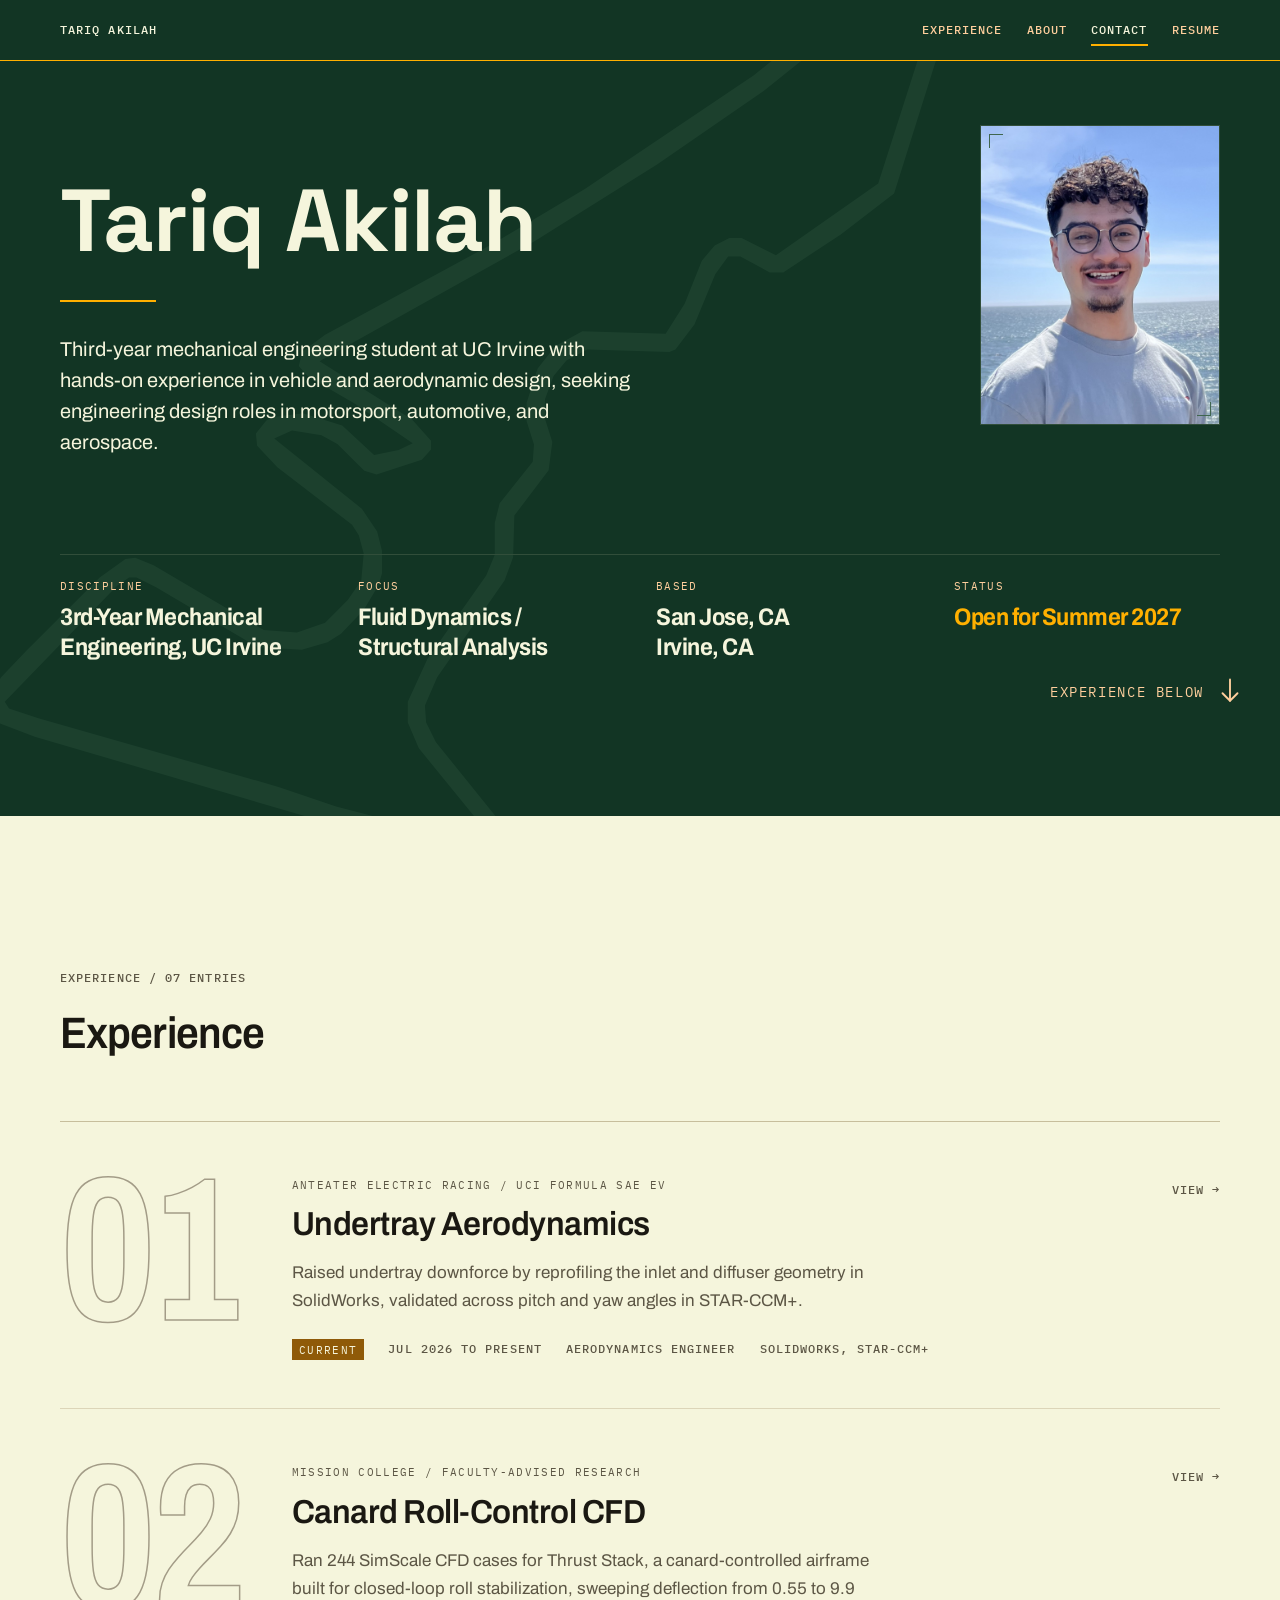
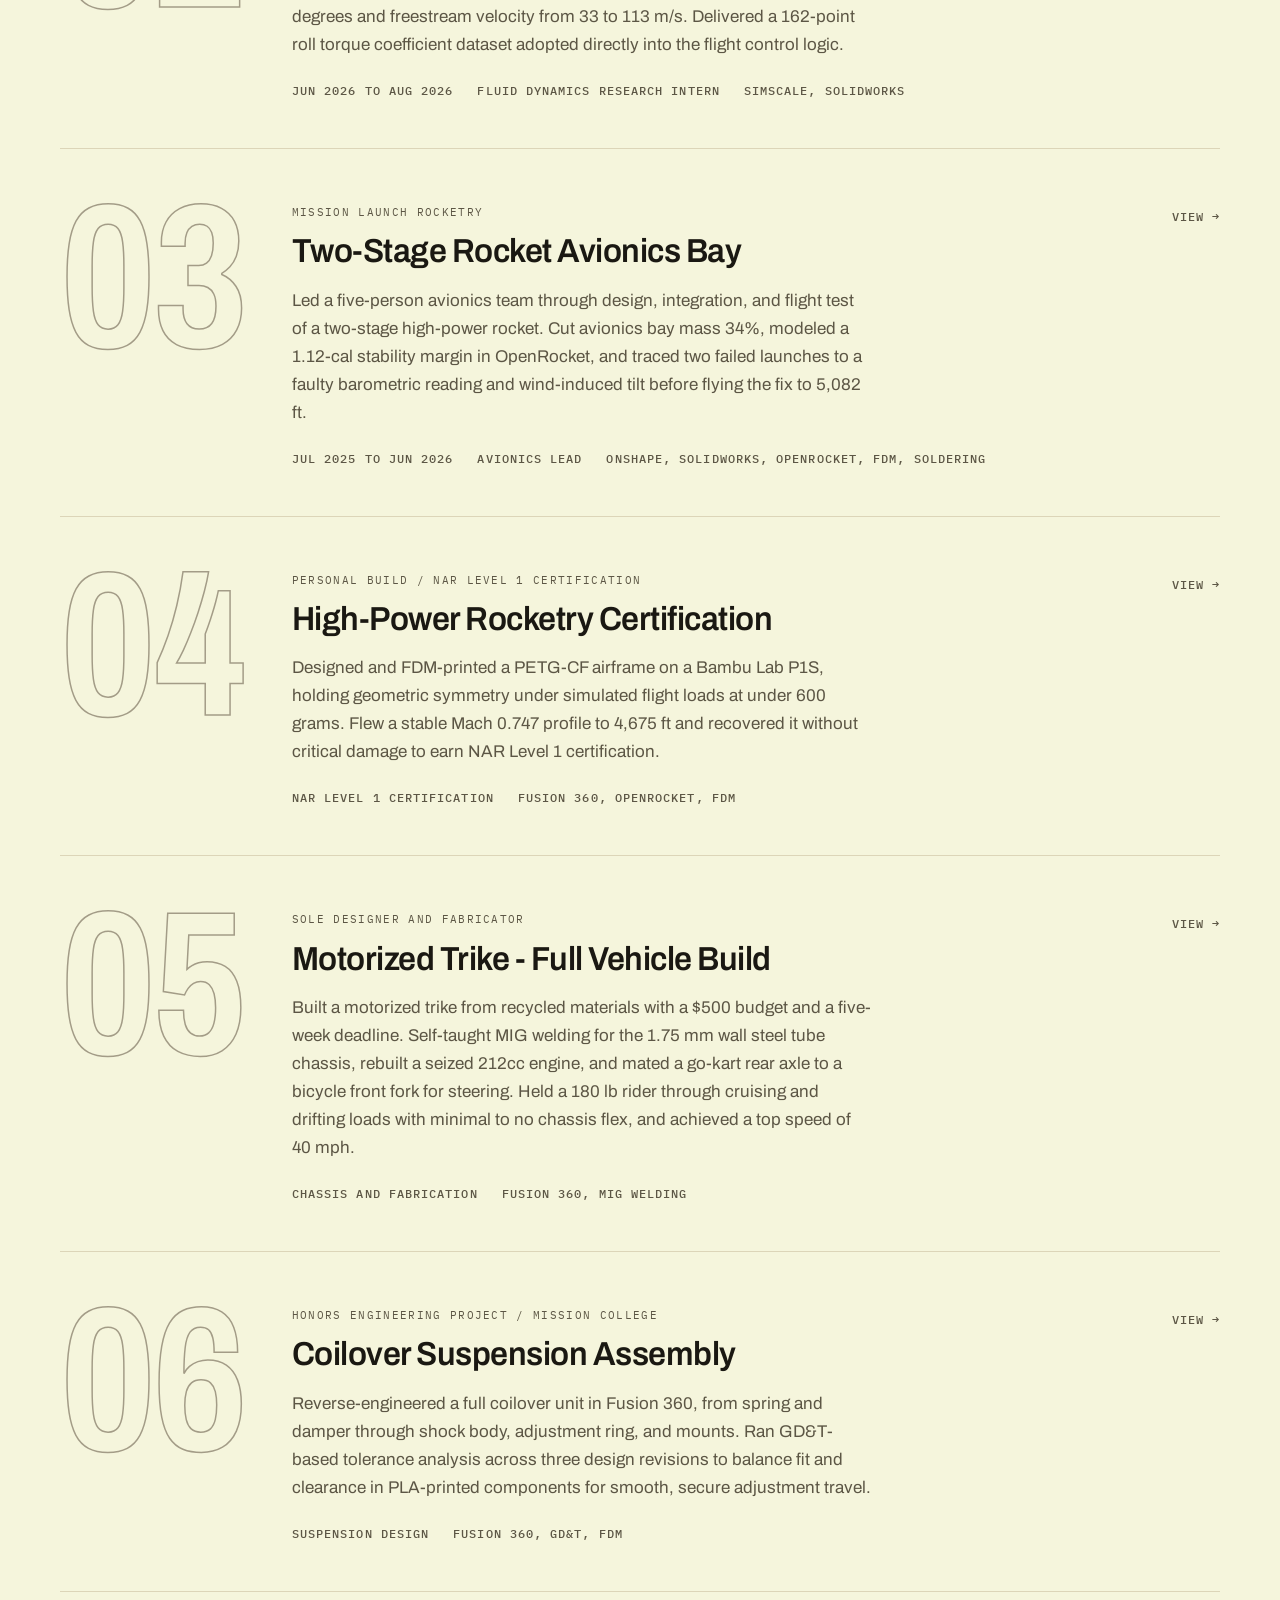
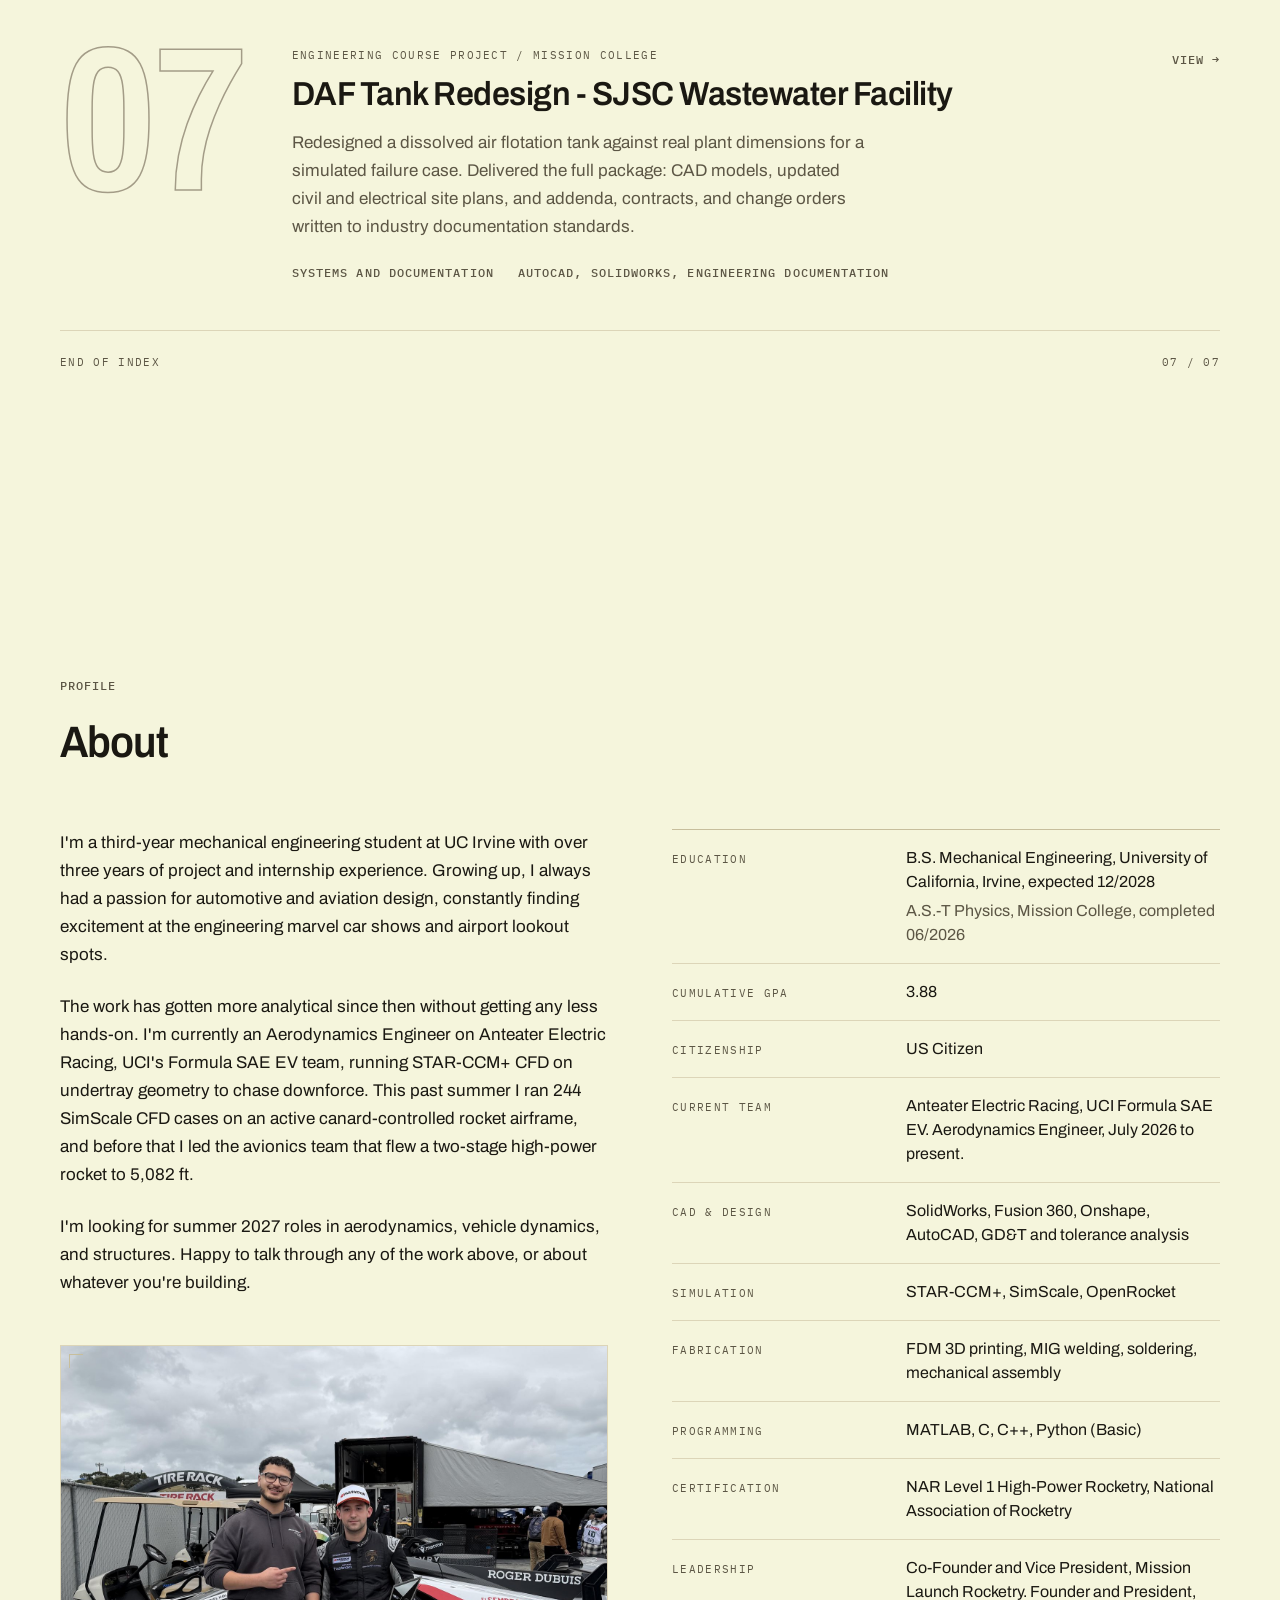
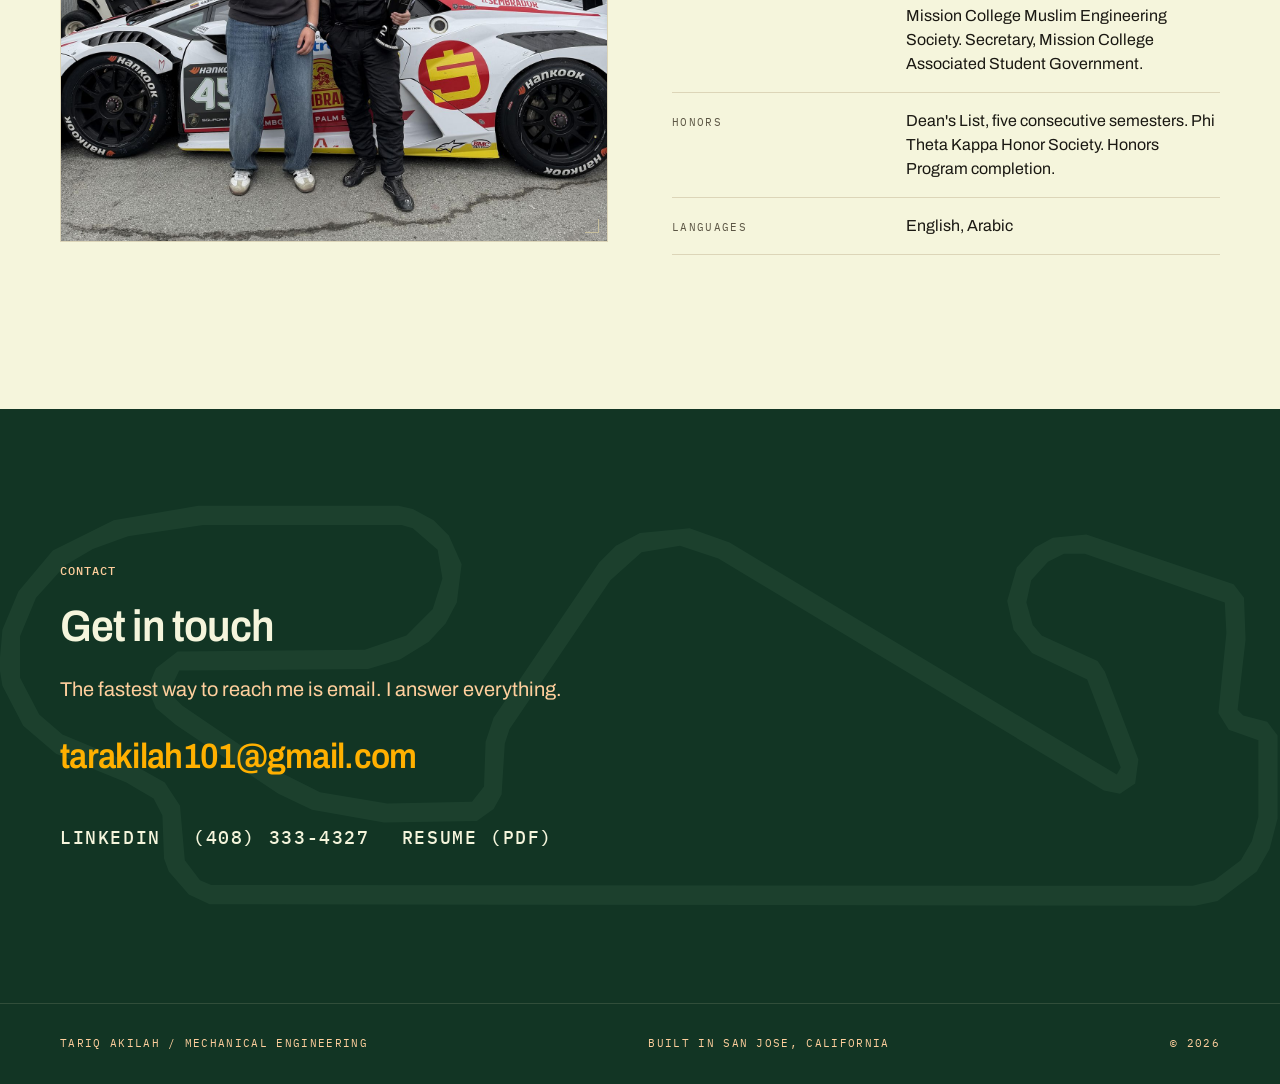
==== index.html @ bbc2ef0d "Add docline next link, name pager back link, preload homepage images - Drop "2026 / Rev. 01" from ev" ====
<!doctype html>
<html lang="en">
<head>
<meta charset="utf-8">
<meta name="viewport" content="width=device-width, initial-scale=1">

<title>Tariq Akilah | Mechanical Engineering</title>
<meta name="description" content="Mechanical engineering portfolio. Aerodynamics, avionics, and vehicle hardware. CFD, CAD, and fabrication work by Tariq Akilah, UC Irvine.">
<meta name="theme-color" content="#123524">

<meta property="og:type" content="website">
<meta property="og:title" content="Tariq Akilah | Mechanical Engineering">
<meta property="og:description" content="Aerodynamics Engineer on UCI's Formula SAE EV team. A record of aero, avionics, and fabrication work.">

<link rel="icon" href="data:image/svg+xml,<svg xmlns='http://www.w3.org/2000/svg' viewBox='0 0 32 32'><rect width='32' height='32' fill='%23123524'/><rect x='6' y='14' width='20' height='4' fill='%23FFB000'/></svg>">

<!-- Archivo carries a width axis (wdth 62 to 125), which is what lets one
     family supply both the condensed display voice and the reading voice.

     Space Grotesk stands in for the masthead name only, in place of
     Campeno: Campeno is a paid Craft Supply Co. release (not on Google
     Fonts), so it can't be embedded without licensed font files. Supply
     those files and this link plus the --font-name token in
     styles/tokens.css are the only two places that need to change. -->
<link rel="preconnect" href="https://fonts.googleapis.com">
<link rel="preconnect" href="https://fonts.gstatic.com" crossorigin>
<link rel="stylesheet" href="https://fonts.googleapis.com/css2?family=Archivo:wdth,wght@62..125,100..900&family=IBM+Plex+Mono:wght@400;500&family=Space+Grotesk:wght@500;700&display=swap">

<link rel="stylesheet" href="styles/tokens.css">
<link rel="stylesheet" href="styles/main.css">
<link rel="stylesheet" href="styles/print.css">

<!-- Both homepage photographs are fetched up front so they are already
     in cache by the time they scroll into view, rather than loading in
     mid-scroll. The headshot is above the fold, so it also gets high
     fetch priority; the About photo just needs a head start. -->
<link rel="preload" as="image" href="images/headshot.jpg" fetchpriority="high">
<link rel="preload" as="image" href="images/about me image.jpg">

<!-- Gates the reveal animation's hidden state, so the page stays
     fully readable if main.js fails or JS is disabled. -->
<script>document.documentElement.className += " js";</script>
</head>

<body>

<a class="skip" href="#work">Skip to work</a>

<header class="header">
  <div class="shell header__inner">
    <a class="header__name" href="#top">Tariq&nbsp;Akilah</a>
    <nav class="nav mono" aria-label="Sections">
      <a class="nav__link" href="#work">Experience</a>
      <a class="nav__link" href="#about">About</a>
      <a class="nav__link" href="#contact">Contact</a>
      <a class="nav__link" href="Tariq_Akilah_Resume.pdf">Resume</a>
    </nav>
  </div>
</header>

<main id="top">

  <!-- ============================================================
       MASTHEAD, on forest green. Runs seamlessly out of the header.
       ============================================================ -->
  <section class="masthead band forest">

    <!-- Decorative only: traced from the circuit outline you sent,
         two subpaths (outer edge, inner edge) filled with evenodd
         so it reproduces the source exactly. aria-hidden since it
         carries no content. -->
    <div class="masthead__track" aria-hidden="true">
      <svg viewBox="0 0 800 760" fill="var(--ink-faint)" fill-rule="evenodd">
        <path d="M 413.0,758.5 L 389.0,757.5 L 311.0,738.5 L 39.0,658.5 L 7.0,646.5 L 0.5,638.0 L 0.5,627.0 L 11.5,610.0 L 32.5,588.0 L 92.0,528.5 L 113.0,513.5 L 121.0,512.5 L 136.0,518.5 L 226.0,571.5 L 253.0,573.5 L 276.0,565.5 L 294.5,547.0 L 305.5,531.0 L 307.5,509.0 L 303.5,494.0 L 298.0,485.5 L 237.0,438.5 L 220.5,421.0 L 219.5,411.0 L 228.0,400.5 L 234.0,397.5 L 258.0,394.5 L 290.0,404.5 L 316.0,428.5 L 336.0,424.5 L 347.5,419.0 L 300.0,386.5 L 262.0,364.5 L 254.5,356.0 L 257.5,344.0 L 276.0,330.5 L 414.0,255.5 L 488.0,211.5 L 626.0,118.5 L 757.0,13.5 L 780.0,0.5 L 793.0,2.5 L 799.5,12.0 L 797.5,34.0 L 740.5,215.0 L 697.0,248.5 L 650.0,279.5 L 639.0,279.5 L 615.0,266.5 L 605.0,266.5 L 594.5,281.0 L 577.5,322.0 L 562.0,342.5 L 557.0,344.5 L 490.0,342.5 L 473.0,351.5 L 462.5,364.0 L 455.5,383.0 L 455.5,399.0 L 461.5,418.0 L 458.5,441.0 L 430.5,478.0 L 429.5,512.0 L 422.5,531.0 L 367.5,610.0 L 357.5,633.0 L 358.5,647.0 L 366.5,663.0 L 424.5,735.0 L 424.5,749.0 L 421.0,754.5 L 413.0,758.5 Z M 409.5,744.0 L 409.5,738.0 L 352.5,668.0 L 343.5,647.0 L 343.5,630.0 L 359.5,595.0 L 407.5,527.0 L 414.5,510.0 L 414.5,484.0 L 418.5,468.0 L 445.5,434.0 L 446.5,420.0 L 440.5,401.0 L 440.5,386.0 L 449.5,358.0 L 464.0,339.5 L 486.0,327.5 L 554.0,329.5 L 569.5,305.0 L 583.5,270.0 L 594.0,257.5 L 606.0,251.5 L 616.0,251.5 L 644.0,265.5 L 727.5,207.0 L 776.5,54.0 L 784.0,15.5 L 761.0,29.5 L 634.0,131.5 L 547.0,191.5 L 448.0,253.5 L 271.5,352.0 L 347.0,399.5 L 362.5,417.0 L 362.5,424.0 L 355.0,432.5 L 318.0,444.5 L 308.0,441.5 L 286.0,419.5 L 273.0,412.5 L 249.0,408.5 L 234.5,415.0 L 306.0,472.5 L 318.5,491.0 L 322.5,507.0 L 322.5,525.0 L 319.5,535.0 L 307.5,555.0 L 289.0,574.5 L 278.0,581.5 L 257.0,587.5 L 221.0,585.5 L 138.0,536.5 L 122.0,528.5 L 116.0,528.5 L 106.0,535.5 L 14.5,630.0 L 18.0,635.5 L 42.0,643.5 L 238.0,699.5 L 285.0,715.5 L 381.0,740.5 L 409.5,744.0 Z"/>
      </svg>
    </div>

    <div class="shell">

      <div class="hero">
        <div class="hero__main">
          <h1 class="masthead__name" data-reveal>
            Tariq Akilah
          </h1>

          <hr class="rule-accent masthead__rule" data-reveal style="--i:1">

          <p class="lead masthead__lead" data-reveal style="--i:2">
            Third-year mechanical engineering student at UC Irvine with
            hands-on experience in vehicle and aerodynamic design, seeking
            engineering design roles in motorsport, automotive, and
            aerospace.
          </p>
        </div>

        <figure class="hero__portrait figure" data-reveal style="--i:2">
          <div class="figure__box figure__box--portrait">
            <img src="images/headshot.jpg" alt="Tariq Akilah" width="1160" height="1500" fetchpriority="high" decoding="async">
          </div>
        </figure>
      </div>

      <dl class="strip" data-reveal style="--i:3">
        <div>
          <dt class="micro strip__key">Discipline</dt>
          <dd class="strip__val">3rd-Year Mechanical Engineering, UC&nbsp;Irvine</dd>
        </div>
        <div>
          <dt class="micro strip__key">Focus</dt>
          <dd class="strip__val">Fluid&nbsp;Dynamics / Structural&nbsp;Analysis</dd>
        </div>
        <div>
          <dt class="micro strip__key">Based</dt>
          <dd class="strip__val">San Jose,&nbsp;CA<br>Irvine,&nbsp;CA</dd>
        </div>
        <div>
          <dt class="micro strip__key">Status</dt>
          <dd class="strip__val strip__val--accent">Open for Summer 2027</dd>
        </div>
      </dl>

    </div>

    <a class="scroll-cue" href="#work">
      <span class="micro">Experience below</span>
      <svg class="scroll-cue__arrow" viewBox="0 0 16 24" fill="none" stroke="currentColor" stroke-width="1.5" stroke-linecap="round" stroke-linejoin="round">
        <line x1="8" y1="2" x2="8" y2="19"/>
        <polyline points="2,13 8,19 14,13"/>
      </svg>
    </a>
  </section>


  <!-- ============================================================
       EXPERIENCE, on paper.

       One heading for both employed roles and personal builds. Each
       entry's org line and dates make clear which is which without
       needing a second section.

       Ordered most impressive and most current first. To reorder,
       move a whole <a class="project"> block and renumber the
       .project__num spans, then update .kicker and .index__foot.

       Every claim below is sourced from your current resume. One
       gap (a date the resume omits) is marked TO CONFIRM in a
       comment, not shown on the page.
       ============================================================ -->
  <section class="section shell" id="work">

    <p class="mono kicker" data-reveal>Experience / 07 entries</p>
    <h2 class="h2" data-reveal style="--i:1">Experience</h2>

    <div class="index">

      <!-- 01 -------------------------------------------------- -->
      <a class="project" href="projects/undertray-aerodynamics.html" data-reveal>
        <span class="project__num" aria-hidden="true">01</span>
        <div class="project__body">
          <span class="project__org micro">Anteater Electric Racing / UCI Formula SAE EV</span>
          <h3 class="h3">Undertray Aerodynamics</h3>
          <p class="project__desc">
            Raised undertray downforce by reprofiling the inlet and diffuser geometry in SolidWorks, validated across pitch and yaw angles in STAR-CCM+.
          </p>
          <ul class="project__meta mono">
            <li><span class="tag micro">Current</span></li>
            <li>Jul 2026 to present</li>
            <li>Aerodynamics Engineer</li>
            <li>SolidWorks, STAR-CCM+</li>
          </ul>
        </div>
        <span class="project__go mono" aria-hidden="true">View →</span>
      </a>

      <!-- 02 -------------------------------------------------- -->
      <a class="project" href="projects/canard-roll-control.html" data-reveal>
        <span class="project__num" aria-hidden="true">02</span>
        <div class="project__body">
          <span class="project__org micro">Mission College / Faculty-Advised Research</span>
          <h3 class="h3">Canard Roll-Control CFD</h3>
          <p class="project__desc">
            Ran 244 SimScale CFD cases for Thrust Stack, a canard-controlled
            airframe built for closed-loop roll stabilization, sweeping
            deflection from 0.55 to 9.9 degrees and freestream velocity from
            33 to 113 m/s. Delivered a 162-point roll torque coefficient
            dataset adopted directly into the flight control logic.
          </p>
          <ul class="project__meta mono">
            <li>Jun 2026 to Aug 2026</li>
            <li>Fluid Dynamics Research Intern</li>
            <li>SimScale, SolidWorks</li>
          </ul>
        </div>
        <span class="project__go mono" aria-hidden="true">View →</span>
      </a>

      <!-- 03 -------------------------------------------------- -->
      <a class="project" href="projects/avionics-bay.html" data-reveal>
        <span class="project__num" aria-hidden="true">03</span>
        <div class="project__body">
          <span class="project__org micro">Mission Launch Rocketry</span>
          <h3 class="h3">Two-Stage Rocket Avionics Bay</h3>
          <p class="project__desc">
            Led a five-person avionics team through design, integration, and
            flight test of a two-stage high-power rocket. Cut avionics bay
            mass 34%, modeled a 1.12-cal stability margin in OpenRocket, and
            traced two failed launches to a faulty barometric reading and
            wind-induced tilt before flying the fix to 5,082 ft.
          </p>
          <ul class="project__meta mono">
            <li>Jul 2025 to Jun 2026</li>
            <li>Avionics Lead</li>
            <li>Onshape, SolidWorks, OpenRocket, FDM, Soldering</li>
          </ul>
        </div>
        <span class="project__go mono" aria-hidden="true">View →</span>
      </a>

      <!-- 04 -------------------------------------------------- -->
      <a class="project" href="projects/l1-certification.html" data-reveal>
        <span class="project__num" aria-hidden="true">04</span>
        <div class="project__body">
          <span class="project__org micro">Personal Build / NAR Level 1 Certification</span>
          <h3 class="h3">High-Power Rocketry Certification</h3>
          <p class="project__desc">
            Designed and FDM-printed a PETG-CF airframe on a Bambu Lab P1S,
            holding geometric symmetry under simulated flight loads at under
            600 grams. Flew a stable Mach 0.747 profile to 4,675 ft and
            recovered it without critical damage to earn NAR Level 1
            certification.
          </p>
          <ul class="project__meta mono">
            <!-- TO CONFIRM: the resume does not date this flight -->
            <li>NAR Level 1 Certification</li>
            <li>Fusion 360, OpenRocket, FDM</li>
          </ul>
        </div>
        <span class="project__go mono" aria-hidden="true">View →</span>
      </a>

      <!-- 05 -------------------------------------------------- -->
      <a class="project" href="projects/motorized-trike.html" data-reveal>
        <span class="project__num" aria-hidden="true">05</span>
        <div class="project__body">
          <span class="project__org micro">Sole Designer and Fabricator</span>
          <h3 class="h3">Motorized Trike - Full Vehicle Build</h3>
          <p class="project__desc">
            Built a motorized trike from recycled materials with a $500 budget
            and a five-week deadline. Self-taught MIG welding for the 1.75 mm
            wall steel tube chassis, rebuilt a seized 212cc engine, and mated
            a go-kart rear axle to a bicycle front fork for steering.
            Held a 180 lb rider through cruising and drifting loads with minimal to no chassis
            flex, and achieved a top speed of 40 mph.
          </p>
          <ul class="project__meta mono">
            <li>Chassis and Fabrication</li>
            <li>Fusion 360, MIG Welding</li>
          </ul>
        </div>
        <span class="project__go mono" aria-hidden="true">View →</span>
      </a>

      <!-- 06 -------------------------------------------------- -->
      <a class="project" href="projects/coilover-assembly.html" data-reveal>
        <span class="project__num" aria-hidden="true">06</span>
        <div class="project__body">
          <span class="project__org micro">Honors Engineering Project / Mission College</span>
          <h3 class="h3">Coilover Suspension Assembly</h3>
          <p class="project__desc">
            Reverse-engineered a full coilover unit in Fusion 360, from spring
            and damper through shock body, adjustment ring, and mounts. Ran
            GD&amp;T-based tolerance analysis across three design revisions to
            balance fit and clearance in PLA-printed components for smooth,
            secure adjustment travel.
          </p>
          <ul class="project__meta mono">
            <li>Suspension Design</li>
            <li>Fusion 360, GD&amp;T, FDM</li>
          </ul>
        </div>
        <span class="project__go mono" aria-hidden="true">View →</span>
      </a>

      <!-- 07 -------------------------------------------------- -->
      <a class="project" href="projects/daf-tank-redesign.html" data-reveal>
        <span class="project__num" aria-hidden="true">07</span>
        <div class="project__body">
          <span class="project__org micro">Engineering Course Project / Mission College</span>
          <h3 class="h3">DAF Tank Redesign - SJSC Wastewater Facility</h3>
          <p class="project__desc">
            Redesigned a dissolved air flotation tank against real plant
            dimensions for a simulated failure case. Delivered the full
            package: CAD models, updated civil and electrical site plans, and
            addenda, contracts, and change orders written to industry
            documentation standards.
          </p>
          <ul class="project__meta mono">
            <li>Systems and Documentation</li>
            <li>AutoCAD, SolidWorks, Engineering Documentation</li>
          </ul>
        </div>
        <span class="project__go mono" aria-hidden="true">View →</span>
      </a>

    </div>

    <div class="index__foot micro">
      <span>End of index</span>
      <span>07 / 07</span>
    </div>

  </section>


  <!-- ============================================================
       ABOUT. Spec sheet on the right, the human voice on the left.
       ============================================================ -->
  <section class="section shell" id="about">

    <p class="mono kicker" data-reveal>Profile</p>
    <h2 class="h2" data-reveal style="--i:1">About</h2>

    <div class="split" style="margin-top: var(--s-8)">

      <div>
        <div class="prose" data-reveal>
          <p>
            I'm a third-year mechanical engineering student at UC Irvine with 
            over three years of project and internship experience. Growing up, 
            I always had a passion for automotive and aviation design, constantly 
            finding excitement at the engineering marvel  car shows and airport lookout spots.
          </p>
          <p>
            The work has gotten more analytical since then without getting any
            less hands-on. I'm currently an Aerodynamics Engineer on Anteater
            Electric Racing, UCI's Formula SAE EV team, running STAR-CCM+ CFD
            on undertray geometry to chase downforce. This past summer I ran
            244 SimScale CFD cases on an active canard-controlled rocket
            airframe, and before that I led the avionics team that flew a
            two-stage high-power rocket to 5,082 ft.
          </p>
          <p>
            I'm looking for summer 2027 roles in aerodynamics, vehicle
            dynamics, and structures. Happy to talk through any of the work
            above, or about whatever you're building.
          </p>
        </div>

        <figure class="figure" data-reveal style="margin-top: var(--s-7);">
          <div class="figure__box figure__box--natural">
            <img src="images/about me image.jpg" alt="About me image" width="1500" height="1358" decoding="async">
          </div>
        </figure>
      </div>

      <!-- Spec sheet. Hiring managers scan this for keywords, so keep
           it factual and specific. No proficiency bars, no percentages
           standing in for skill level. -->
      <dl class="spec" data-reveal>
        <div class="spec__row">
          <dt>Education</dt>
          <dd>
            <span class="spec__line">B.S. Mechanical Engineering, University of California, Irvine, expected 12/2028</span>
            <span class="spec__line">A.S.-T Physics, Mission College, completed 06/2026</span>
          </dd>
        </div>
        <div class="spec__row">
          <dt>Cumulative GPA</dt>
          <dd>3.88</dd>
        </div>
        <div class="spec__row">
          <dt>Citizenship</dt>
          <dd>US Citizen</dd>
        </div>
        <div class="spec__row">
          <dt>Current team</dt>
          <dd>Anteater Electric Racing, UCI Formula SAE EV. Aerodynamics Engineer, July 2026 to present.</dd>
        </div>
        <div class="spec__row">
          <dt>CAD &amp; design</dt>
          <dd>SolidWorks, Fusion 360, Onshape, AutoCAD, GD&amp;T and tolerance analysis</dd>
        </div>
        <div class="spec__row">
          <dt>Simulation</dt>
          <dd>STAR-CCM+, SimScale, OpenRocket</dd>
        </div>
        <div class="spec__row">
          <dt>Fabrication</dt>
          <dd>FDM 3D printing, MIG welding, soldering, mechanical assembly</dd>
        </div>
        <div class="spec__row">
          <dt>Programming</dt>
          <dd>MATLAB, C, C++, Python (Basic)</dd>
        </div>
        <div class="spec__row">
          <dt>Certification</dt>
          <dd>NAR Level 1 High-Power Rocketry, National Association of Rocketry</dd>
        </div>
        <div class="spec__row">
          <dt>Leadership</dt>
          <dd>Co-Founder and Vice President, Mission Launch Rocketry. Founder and President, Mission College Muslim Engineering Society. Secretary, Mission College Associated Student Government.</dd>
        </div>
        <div class="spec__row">
          <dt>Honors</dt>
          <dd>Dean's List, five consecutive semesters. Phi Theta Kappa Honor Society. Honors Program completion.</dd>
        </div>
        <div class="spec__row">
          <dt>Languages</dt>
          <dd>English, Arabic</dd>
        </div>
      </dl>

    </div>
  </section>


  <!-- ============================================================
       CONTACT, back on forest green to bookend the page. A real
       address, not a form: forms need a backend and read as
       lower-trust than an email you will actually answer.
       ============================================================ -->
  <section class="section band forest" id="contact">

    <!-- Decorative only: traced from a second circuit outline you
         sent, same technique as the masthead's. aria-hidden since
         it carries no content. -->
    <div class="contact__track" aria-hidden="true">
      <svg viewBox="0 0 800 252" fill="var(--ink-faint)" fill-rule="evenodd">
        <path d="M 747.0,250.5 L 131.0,249.5 L 118.0,243.5 L 105.5,229.0 L 102.5,221.0 L 101.5,194.0 L 96.0,183.5 L 79.0,173.5 L 35.0,155.5 L 14.5,138.0 L 1.5,113.0 L -0.5,101.0 L 1.5,78.0 L 11.5,54.0 L 33.0,28.5 L 71.0,9.5 L 124.0,0.5 L 249.0,0.5 L 258.0,2.5 L 271.0,9.5 L 280.5,19.0 L 288.5,37.0 L 285.5,61.0 L 278.5,74.0 L 268.0,85.5 L 250.0,96.5 L 230.0,102.5 L 112.0,103.5 L 105.5,117.0 L 114.0,125.5 L 176.0,167.5 L 200.0,179.5 L 242.0,186.5 L 295.0,185.5 L 302.5,176.0 L 303.5,148.0 L 308.5,133.0 L 374.5,36.0 L 385.0,25.5 L 400.0,17.5 L 431.0,14.5 L 456.0,23.5 L 698.0,168.5 L 700.5,164.0 L 679.5,109.0 L 645.0,92.5 L 633.5,78.0 L 629.5,60.0 L 635.5,39.0 L 647.0,26.5 L 658.0,20.5 L 679.0,18.5 L 771.0,49.5 L 777.5,58.0 L 778.5,84.0 L 773.5,128.0 L 777.0,131.5 L 792.0,135.5 L 798.5,144.0 L 798.5,196.0 L 793.5,215.0 L 785.5,229.0 L 761.0,247.5 L 747.0,250.5 Z M 745.5,238.0 L 759.0,234.5 L 775.5,222.0 L 782.5,210.0 L 786.5,195.0 L 786.5,147.0 L 768.0,140.5 L 761.5,130.0 L 766.5,80.0 L 765.5,61.0 L 678.0,30.5 L 665.0,30.5 L 655.0,35.5 L 644.5,47.0 L 641.5,61.0 L 645.5,75.0 L 651.0,81.5 L 686.0,97.5 L 690.5,104.0 L 711.5,159.0 L 709.5,174.0 L 700.0,180.5 L 690.0,178.5 L 449.0,33.5 L 425.0,25.5 L 401.0,29.5 L 381.5,47.0 L 318.5,140.0 L 315.5,149.0 L 313.5,181.0 L 308.5,190.0 L 298.0,197.5 L 240.0,198.5 L 195.0,190.5 L 174.0,180.5 L 110.0,137.5 L 97.5,127.0 L 94.5,120.0 L 94.5,109.0 L 97.5,102.0 L 111.0,91.5 L 228.0,90.5 L 254.0,81.5 L 270.5,65.0 L 276.5,46.0 L 273.5,28.0 L 258.0,14.5 L 251.0,12.5 L 127.0,12.5 L 80.0,19.5 L 58.0,27.5 L 41.0,37.5 L 22.5,58.0 L 12.5,82.0 L 12.5,108.0 L 24.5,131.0 L 39.0,143.5 L 80.0,160.5 L 103.0,173.5 L 112.5,188.0 L 115.5,222.0 L 125.0,234.5 L 132.0,237.5 L 745.5,238.0 Z"/>
      </svg>
    </div>

    <div class="shell">

      <p class="mono kicker" data-reveal>Contact</p>
      <h2 class="h2" data-reveal style="--i:1">Get in touch</h2>

      <p class="lead dim" data-reveal style="--i:2; margin-top: var(--s-5)">
        The fastest way to reach me is email. I answer everything.
      </p>

      <a class="contact__email link" href="mailto:tarakilah101@gmail.com" data-reveal style="--i:3">
        tarakilah101@gmail.com
      </a>

      <div class="contact__links mono" data-reveal style="--i:4">
        <a class="link" href="https://linkedin.com/in/tariq-akilah">LinkedIn</a>
        <a class="link" href="tel:+14083334327">(408) 333-4327</a>
        <a class="link" href="Tariq_Akilah_Resume.pdf">Resume (PDF)</a>
      </div>

    </div>
  </section>

</main>

<footer class="footer band forest">
  <div class="shell footer__inner micro">
    <span>Tariq Akilah / Mechanical Engineering</span>
    <span>Built in San Jose, California</span>
    <span>&copy; <span data-year>2026</span></span>
  </div>
</footer>

<script src="js/main.js" defer></script>
</body>
</html>
---- styles/tokens.css ----
/* ============================================================
   TOKENS
   Raw palette, then semantic aliases. Components only ever
   reference the semantic layer, which is why .forest can flip
   an entire section's ground by reassigning nine variables.

   PALETTE LOGIC
   Deep green is the surface (a British Racing Green ground, not
   an accent), amber is the one accent, kept scarce. Beige is the
   paper. Peach is amber's quiet cousin: used constantly as the
   dim/secondary tone on the green ground, never as a highlight,
   which is what keeps amber the only true accent.
   Amber inverts by ground: pure #FFB000 only reads against the
   dark green (beige and amber are close enough in lightness that
   pure amber nearly disappears on paper), so paper uses a deepened
   amber for both text and graphics, and green uses the pure hue
   for both. Every value below is measured against its own ground.
   ============================================================ */

:root {
  /* --- raw: paper ground ------------------------------------ */
  --c-paper:          #F5F5DC;  /* beige */
  --c-paper-raise:    #ECE8D0;
  --c-paper-rule:     #DCD5B8;
  --c-paper-rule-hi:  #C7BE9C;
  --c-ink:            #1A1812;  /* warm near-black ink */
  --c-ink-dim:        #5C5645;  /* 6.6:1 */
  --c-ink-faint:      #A39C87;  /* ornament and outlines only */
  --c-amber-deep:     #8F5A08;  /* 5.2:1, amber deepened for paper:
                                   pure amber reads too close in
                                   lightness to beige to serve as text */

  /* --- raw: forest green ground ------------------------------ */
  --c-forest:         #123524;  /* deep forest green */
  --c-forest-raise:   #1D452D;
  --c-forest-rule:    #314E3A;
  --c-forest-rule-hi: #40664F;
  --c-cream:          #F5F5DC;  /* 10.5:1, same beige, reversed out */
  --c-peach:          #FFCF9D;  /* 8.1:1, dim/secondary text, ornament */
  --c-sage:           #4F7A5E;  /* ornament and outlines only */
  --c-amber:          #FFB000;  /* 6.3:1, pure amber, text and graphics */

  /* --- semantic (paper is the default ground) --------------- */
  --bg:              var(--c-paper);
  --bg-raise:        var(--c-paper-raise);
  --rule:            var(--c-paper-rule);
  --rule-hi:         var(--c-paper-rule-hi);
  --ink:             var(--c-ink);
  --ink-dim:         var(--c-ink-dim);
  --ink-faint:       var(--c-ink-faint);
  --accent:          var(--c-amber-deep);
  --accent-graphic:  var(--c-amber-deep);
  --on-accent:       var(--c-cream);        /* text drawn on a filled --accent chip */

  /* --- type ------------------------------------------------- */
  --font-sans: "Archivo", "Helvetica Neue", Arial, sans-serif;
  --font-mono: "IBM Plex Mono", ui-monospace, "SF Mono", Menlo, monospace;
  /* Scoped to the homepage name treatment only, so the rest of the
     system keeps the original two-face pairing. Campeno (the font
     actually requested) is a paid Craft Supply Co. release, not on
     Google Fonts; Space Grotesk stands in until real license files
     exist to self-host. See index.html <head> for the swap note. */
  --font-name: "Space Grotesk", "Helvetica Neue", Arial, sans-serif;

  /* Archivo width-axis instances, driven via font-stretch */
  --w-numeral:   72%;
  --w-display:   86%;
  --w-title:     90%;
  --w-subtitle:  95%;
  --w-text:     100%;

  --t-numeral:   clamp(5.5rem, 16vw, 14rem);
  --t-name:      clamp(2.75rem, 7vw, 5.5rem);
  --t-strip-val: clamp(1.2rem, 2.2vw, 1.5rem);
  --t-h2:        clamp(1.75rem, 3.5vw, 2.75rem);
  --t-h3:        clamp(1.5rem, 2.6vw, 2.125rem);
  --t-lead:      1.25rem;
  --t-body:      1.0625rem;
  --t-meta:      0.75rem;     /* mono metadata */
  --t-micro:     0.6875rem;   /* mono spec labels */

  --track-tight:  -0.035em;
  --track-snug:   -0.02em;
  --track-mono:    0.09em;
  --track-micro:   0.12em;

  /* --- space: 4px base, deliberately sparse ----------------- */
  --s-1:  0.25rem;   /*   4 */
  --s-2:  0.5rem;    /*   8 */
  --s-3:  0.75rem;   /*  12 */
  --s-4:  1rem;      /*  16 */
  --s-5:  1.5rem;    /*  24 */
  --s-6:  2rem;      /*  32 */
  --s-7:  3rem;      /*  48 */
  --s-8:  4rem;      /*  64 */
  --s-9:  6rem;      /*  96 */
  --s-10: 8rem;      /* 128 */
  --s-11: 11rem;     /* 176 */

  /* --- layout ----------------------------------------------- */
  --shell:     1240px;
  --gutter:    clamp(1.25rem, 4vw, 2.5rem);
  --bleed:     clamp(0.75rem, 2vw, 1.5rem);  /* always < --gutter */
  --section-y: clamp(6rem, 12vw, 11rem);
  --header-h:  60px;
  --measure:   62ch;
  --label-col: 210px;

  /* --- motion: heavy decelerate, zero overshoot ------------- */
  --dur-fast: 120ms;
  --dur:      160ms;
  --dur-slow: 200ms;
  --ease:     cubic-bezier(0.16, 1, 0.3, 1);
}

/* ------------------------------------------------------------
   Forest green ground. Reassigns the semantic layer only, so
   every component inherits it with no per-component dark rules.
   ------------------------------------------------------------ */
.forest {
  --bg:             var(--c-forest);
  --bg-raise:       var(--c-forest-raise);
  --rule:           var(--c-forest-rule);
  --rule-hi:        var(--c-forest-rule-hi);
  --ink:            var(--c-cream);
  --ink-dim:        var(--c-peach);
  --ink-faint:      var(--c-sage);
  --accent:         var(--c-amber);
  --accent-graphic: var(--c-amber);
  --on-accent:      var(--c-ink);

  background-color: var(--bg);
  color: var(--ink);
}
---- styles/main.css ----
/* ============================================================
   MAIN
   1  Reset and base        7  About and spec list
   2  Type utilities        8  Figures
   3  Layout                9  Contact and footer
   4  Header               10  Project detail page
   5  Masthead             11  Motion
   6  Project index        12  Responsive
   ============================================================ */

/* --- 1  Reset and base -------------------------------------- */

*, *::before, *::after { box-sizing: border-box; }

* { margin: 0; }

html {
  -webkit-text-size-adjust: 100%;
  scroll-behavior: smooth;
}

body {
  background-color: var(--bg);
  color: var(--ink);
  font-family: var(--font-sans);
  font-size: var(--t-body);
  font-stretch: var(--w-text);
  font-weight: 400;
  line-height: 1.65;
  -webkit-font-smoothing: antialiased;
  text-rendering: optimizeLegibility;
}

img, svg { display: block; max-width: 100%; height: auto; }

ul, ol { list-style: none; padding: 0; }

a { color: inherit; text-decoration: none; }

:focus-visible {
  outline: 2px solid var(--accent);
  outline-offset: 3px;
}

::selection {
  background-color: var(--c-amber);
  color: var(--c-forest);
}

/* Skip link, visible only on focus */
.skip {
  position: absolute;
  left: var(--s-4);
  top: -100%;
  z-index: 100;
  padding: var(--s-3) var(--s-4);
  background-color: var(--c-amber);
  color: var(--c-forest);
  font-family: var(--font-mono);
  font-size: var(--t-meta);
  letter-spacing: var(--track-mono);
  text-transform: uppercase;
}
.skip:focus { top: var(--s-4); }

/* --- 2  Type utilities -------------------------------------- */

.mono {
  font-family: var(--font-mono);
  font-size: var(--t-meta);
  font-weight: 500;
  letter-spacing: var(--track-mono);
  line-height: 1.4;
  text-transform: uppercase;
}

.micro {
  font-family: var(--font-mono);
  font-size: var(--t-micro);
  font-weight: 400;
  letter-spacing: var(--track-micro);
  line-height: 1.4;
  text-transform: uppercase;
}

.kicker {
  color: var(--ink-dim);
  margin-bottom: var(--s-5);
}

.h2 {
  font-size: var(--t-h2);
  font-stretch: var(--w-title);
  font-weight: 600;
  letter-spacing: var(--track-snug);
  line-height: 1.05;
}

.h3 {
  font-size: var(--t-h3);
  font-stretch: var(--w-subtitle);
  font-weight: 600;
  letter-spacing: -0.015em;
  line-height: 1.15;
}

.lead {
  font-size: var(--t-lead);
  line-height: 1.55;
  max-width: 52ch;
}

.prose { max-width: var(--measure); }
.prose p + p { margin-top: var(--s-5); }

.dim { color: var(--ink-dim); }

/* Short accent rule. The one place the livery stripe is quoted,
   sized as an editorial rule rather than a graphic band. */
.rule-accent {
  width: 96px;
  height: 2px;
  background-color: var(--accent-graphic);
  border: 0;
}

/* Status pill, for work that is still open. Filled rather than
   outlined, using --on-accent for its text so contrast holds even
   though --accent itself flips from a deep, dark amber on paper to
   a pure, light amber on the forest ground. */
.tag {
  display: inline-block;
  padding: 0.3em 0.65em;
  background-color: var(--accent);
  color: var(--on-accent);
  line-height: 1.3;
  white-space: nowrap;
}

/* Inline text link. Rule wipes in from the left, like a plotter. */
.link {
  position: relative;
  color: inherit;
  transition: color var(--dur-fast) var(--ease);
}
.link::after {
  content: "";
  position: absolute;
  left: 0;
  bottom: -2px;
  width: 100%;
  height: 1px;
  background-color: currentColor;
  transform: scaleX(0);
  transform-origin: left;
  transition: transform var(--dur) var(--ease);
}
.link:hover { color: var(--accent); }
.link:hover::after { transform: scaleX(1); }

/* --- 3  Layout ---------------------------------------------- */

.shell {
  width: 100%;
  max-width: var(--shell);
  margin-inline: auto;
  padding-inline: var(--gutter);
}

.section {
  padding-block: var(--section-y);
  scroll-margin-top: var(--header-h);
}

.band {
  background-color: var(--bg);
  color: var(--ink);
}

.hr {
  border: 0;
  border-top: 1px solid var(--rule);
}

/* --- 4  Header ---------------------------------------------- */

/* Forest green at all times, with the amber livery line on its
   baseline throughout: seamless on the masthead, a solid rail over
   the paper below. */
.header {
  position: sticky;
  top: 0;
  z-index: 50;
  background-color: var(--c-forest);
  color: var(--c-cream);
  border-bottom: 1px solid var(--c-amber);
}

.header__inner {
  display: flex;
  align-items: center;
  justify-content: space-between;
  gap: var(--s-5);
  height: var(--header-h);
}

.header__name {
  font-family: var(--font-mono);
  font-size: var(--t-meta);
  font-weight: 500;
  letter-spacing: var(--track-mono);
  text-transform: uppercase;
}

.nav {
  display: flex;
  gap: var(--s-5);
}

.nav__link {
  position: relative;
  padding-block: var(--s-2);
  color: var(--c-peach);
  transition: color var(--dur-fast) var(--ease);
}
.nav__link::after {
  content: "";
  position: absolute;
  left: 0;
  bottom: 0;
  width: 100%;
  height: 2px;
  background-color: var(--c-amber);
  transform: scaleX(0);
  transform-origin: left;
  transition: transform var(--dur) var(--ease);
}
.nav__link:hover,
.nav__link.is-current { color: var(--c-cream); }
.nav__link:hover::after,
.nav__link.is-current::after { transform: scaleX(1); }

/* --- 5  Masthead -------------------------------------------- */

.masthead {
  position: relative;
  padding-top: var(--s-8);
  padding-bottom: var(--section-y);
}

/* .shell here becomes a positioned sibling so it stacks above the
   track without a z-index: it comes second in DOM order among
   positioned elements, so it paints on top regardless. */
.masthead > .shell { position: relative; }

.masthead__track {
  position: absolute;
  inset: 0;
  overflow: hidden;
  pointer-events: none;
}
.masthead__track svg {
  position: absolute;
  left: -1%;
  bottom: -6%;
  width: clamp(320px, 78vw, 980px);
  height: auto;
  opacity: 0.16;
}

/* Undertray project page only: sits in the empty space beside the
   title, not spanning the whole section the way .masthead__track
   does on the homepage. */
.masthead__chassis {
  position: absolute;
  inset: 0;
  overflow: hidden;
  pointer-events: none;
}
.masthead__chassis svg {
  position: absolute;
  right: 4%;
  top: 28%;
  width: clamp(304px, 40vw, 576px);
  height: auto;
  opacity: 1;
}

/* Same idea as .masthead__chassis, sized for a tall narrow subject
   (rocket airframe) instead of a wide one. */
.masthead__rocket {
  position: absolute;
  inset: 0;
  overflow: hidden;
  pointer-events: none;
}
.masthead__rocket svg {
  position: absolute;
  right: calc(10% + 142px);
  top: 14%;
  width: clamp(120px, 15vw, 220px);
  height: auto;
  opacity: 0.55;
}

/* Same idea again, this time for a wide side-view diagram instead of
   a tall or portrait one. Sits low in the band as a strip. */
.masthead__stage {
  position: absolute;
  inset: 0;
  overflow: hidden;
  pointer-events: none;
}
.masthead__stage svg {
  position: absolute;
  right: calc(2% + 76px);
  top: calc(2% + 303px);
  width: clamp(427px, 45.5vw, 739px);
  height: auto;
  opacity: 0.55;
  transform: translateY(5mm) rotate(45deg);
}

/* A small nudge in the corner of a masthead, hinting there's more
   below and linking straight to it. Sits after .shell in DOM order
   so it paints on top of the decorative track/chassis art without
   needing z-index, same trick as .masthead > .shell itself. */
.scroll-cue {
  position: absolute;
  right: var(--gutter);
  bottom: calc(var(--s-6) + 76px);
  display: flex;
  align-items: center;
  gap: var(--s-4);
  color: var(--ink-dim);
  text-decoration: none;
  transition: color var(--dur-fast) var(--ease);
}
.scroll-cue:hover { color: var(--accent); }
.scroll-cue .micro {
  font-size: 0.85rem;
  letter-spacing: var(--track-micro);
}
.scroll-cue__arrow {
  width: 20px;
  height: 32px;
  flex-shrink: 0;
  animation: scroll-cue-bounce 1.8s ease-in-out infinite;
}
@keyframes scroll-cue-bounce {
  0%, 100% { transform: translateY(0); }
  50% { transform: translateY(4px); }
}

/* Same idea as .masthead__chassis: sits beside the title, not
   spanning the whole section. */
.masthead__coilover {
  position: absolute;
  inset: 0;
  overflow: hidden;
  pointer-events: none;
}
.masthead__coilover svg {
  position: absolute;
  right: 6%;
  top: calc(8% + 113px);
  width: clamp(230px, 27.6vw, 437px);
  height: auto;
  opacity: 0.55;
}

/* Same idea again, tall portrait subject (pressure-vessel tank). */
.masthead__daf {
  position: absolute;
  inset: 0;
  overflow: hidden;
  pointer-events: none;
}
.masthead__daf svg {
  position: absolute;
  right: 7%;
  top: calc(6% + 96px);
  width: clamp(180px, 22.8vw, 336px);
  height: auto;
  opacity: 0.5;
  transform: translateX(-15mm);
}

/* Same idea again, tall nose-up subject (L1 rocket airframe drawing).
   Stands on the right of the band, clear of the title and lead. */
.masthead__l1 {
  position: absolute;
  inset: 0;
  overflow: hidden;
  pointer-events: none;
}
.masthead__l1 svg {
  position: absolute;
  right: 8%;
  top: 9%;
  width: clamp(66px, 8.5vw, 108px);
  height: auto;
  opacity: 0.55;
  transform: translate(-40mm, 20mm);
}

/* Document control line. One only, or it becomes cosplay. */
.docline {
  display: flex;
  align-items: baseline;
  justify-content: space-between;
  gap: var(--s-4);
  padding-block: var(--s-3);
  border-top: 1px solid var(--rule);
  border-bottom: 1px solid var(--rule);
  color: var(--ink-dim);
}

/* Set in Space Grotesk rather than Archivo, scoped to this one
   element, so the name reads as a distinct, considered choice
   rather than another huge condensed-grotesque wordmark. */
.masthead__name {
  margin-top: var(--s-7);
  font-family: var(--font-name);
  font-size: var(--t-name);
  font-weight: 700;
  letter-spacing: -0.01em;
  line-height: 1.08;
}

.masthead__rule { margin-top: var(--s-6); }

.masthead__lead { margin-top: var(--s-6); }

/* Hero layout: name and lead on the left, headshot on the right.
   Stacks on narrow viewports, portrait falling below the copy. */
.hero {
  display: grid;
  grid-template-columns: minmax(0, 1fr);
  gap: var(--s-8);
  align-items: start;
}

@media (min-width: 56rem) {
  .hero {
    grid-template-columns: minmax(0, 1fr) auto;
    gap: var(--s-9);
  }
}

.hero__portrait {
  width: 100%;
  max-width: 240px;
}

/* Spec strip. Enlarged so Discipline, Focus, Based, and Status carry
   real visual weight now that they are the masthead's only facts. */
.strip {
  display: grid;
  grid-template-columns: repeat(auto-fit, minmax(220px, 1fr));
  gap: var(--s-6) var(--s-6);
  margin-top: var(--s-9);
  padding-top: var(--s-5);
  border-top: 1px solid var(--rule);
}

.strip__key {
  display: block;
  color: var(--ink-dim);
  margin-bottom: var(--s-2);
}

/* Archivo, not mono: the label above stays mono/micro as a proper
   spec tag, but a value this large in monospace reads as a code
   block rather than a spec-sheet entry. This matches how the About
   section's spec__row already pairs a mono label with a sans value. */
.strip__val {
  font-family: var(--font-sans);
  font-stretch: var(--w-title);
  font-size: var(--t-strip-val);
  font-weight: 700;
  letter-spacing: var(--track-snug);
  line-height: 1.25;
}

.strip__val--accent { color: var(--accent); }

/* --- 6  Project index --------------------------------------- */

.index {
  border-top: 1px solid var(--rule-hi);
  margin-top: var(--s-8);
}

.project {
  position: relative;
  display: grid;
  grid-template-columns: minmax(0, auto) minmax(0, 1fr) minmax(0, auto);
  align-items: start;
  gap: var(--s-5) var(--s-7);
  padding-block: var(--s-7);
  border-bottom: 1px solid var(--rule);
  transition: background-color var(--dur) var(--ease);
}

/* Hover ground bleeds slightly past the text column. Kept
   narrower than --gutter so it never overflows the viewport. */
.project::before {
  content: "";
  position: absolute;
  inset: 0 calc(var(--bleed) * -1);
  background-color: var(--bg-raise);
  opacity: 0;
  transition: opacity var(--dur) var(--ease);
}
.project:hover::before { opacity: 1; }

/* Lifts content above ::before without negative z-index, which
   an ancestor band's background would otherwise paint over. */
.project > * { position: relative; }

/* Accent rule overlays the hairline and wipes in from the left */
.project::after {
  content: "";
  position: absolute;
  left: 0;
  bottom: -1px;
  width: 100%;
  height: 1px;
  background-color: var(--accent-graphic);
  transform: scaleX(0);
  transform-origin: left;
  transition: transform var(--dur) var(--ease);
}
.project:hover::after { transform: scaleX(1); }

/* Numerals are drawn as outlines, which reads as a technical
   drawing, then fill solid on hover. */
.project__num {
  font-size: var(--t-numeral);
  font-stretch: var(--w-numeral);
  font-weight: 700;
  letter-spacing: var(--track-snug);
  line-height: 0.8;
  font-variant-numeric: tabular-nums;
  color: transparent;
  -webkit-text-stroke: 1.5px var(--ink-faint);
  transition: color var(--dur) var(--ease),
              -webkit-text-stroke-color var(--dur) var(--ease);
}
.project:hover .project__num {
  color: var(--accent-graphic);
  -webkit-text-stroke-color: var(--accent-graphic);
}

/* Solid fallback where text-stroke is unsupported */
@supports not (-webkit-text-stroke: 1px currentColor) {
  .project__num { color: var(--ink-faint); }
  .project:hover .project__num { color: var(--accent-graphic); }
}

.project__body { padding-top: var(--s-2); }

/* Team or organization, above the title. Cheap credibility. */
.project__org {
  display: block;
  margin-bottom: var(--s-3);
  color: var(--ink-dim);
}

.project__desc {
  margin-top: var(--s-4);
  max-width: 58ch;
  color: var(--ink-dim);
}

/* Fields are separated by space rather than punctuation, the way a
   spec sheet does it. Needs the wider gap to read unambiguously. */
.project__meta {
  display: flex;
  flex-wrap: wrap;
  align-items: center;
  gap: var(--s-3) var(--s-5);
  margin-top: var(--s-5);
  color: var(--ink-dim);
}

.project__go {
  padding-top: var(--s-3);
  color: var(--ink-dim);
  white-space: nowrap;
  transition: color var(--dur-fast) var(--ease);
}
.project:hover .project__go { color: var(--accent); }

.index__foot {
  display: flex;
  justify-content: space-between;
  gap: var(--s-4);
  margin-top: var(--s-5);
  color: var(--ink-dim);
}

/* --- 7  About and spec list --------------------------------- */

.split {
  display: grid;
  grid-template-columns: minmax(0, 1fr);
  gap: var(--s-9) var(--s-8);
}

@media (min-width: 62rem) {
  .split { grid-template-columns: minmax(0, 1fr) minmax(0, 1fr); }
}

.spec { border-top: 1px solid var(--rule-hi); }

.spec__row {
  display: grid;
  grid-template-columns: minmax(0, 1fr);
  gap: var(--s-1) var(--s-5);
  padding-block: var(--s-4);
  border-bottom: 1px solid var(--rule);
}

@media (min-width: 40rem) {
  .spec__row {
    grid-template-columns: minmax(0, var(--label-col)) minmax(0, 1fr);
    align-items: baseline;
  }
}

.spec__row dt {
  font-family: var(--font-mono);
  font-size: var(--t-micro);
  font-weight: 400;
  letter-spacing: var(--track-micro);
  line-height: 1.4;
  text-transform: uppercase;
  color: var(--ink-dim);
  padding-top: 0.35em;
}

.spec__row dd {
  font-size: 1rem;
  line-height: 1.5;
}

/* Stacks a secondary credential under a primary one within a single
   row, e.g. a prior degree under the current one, instead of a
   second dt/dd pair repeating the row label. */
.spec__line { display: block; }
.spec__line + .spec__line {
  margin-top: 0.35em;
  color: var(--ink-dim);
}

/* --- 8  Figures --------------------------------------------- */

.figure { display: block; }

.figure__box {
  position: relative;
  aspect-ratio: 4 / 3;
  background-color: var(--bg-raise);
  border: 1px solid var(--rule);
}

/* Static, not absolutely positioned, so the corner crop marks
   (below) keep painting above it rather than under it. */
.figure__box img {
  display: block;
  width: 100%;
  height: 100%;
  object-fit: cover;
}

/* Corner crop marks, a drawing-frame convention */
.figure__box::before,
.figure__box::after {
  content: "";
  position: absolute;
  width: 14px;
  height: 14px;
  border-color: var(--rule-hi);
  border-style: solid;
  border-width: 0;
}
.figure__box::before {
  top: 8px; left: 8px;
  border-top-width: 1px;
  border-left-width: 1px;
}
.figure__box::after {
  bottom: 8px; right: 8px;
  border-bottom-width: 1px;
  border-right-width: 1px;
}

.figure__box--portrait { aspect-ratio: 4 / 5; }

/* Let the image set its own height so nothing is cropped: the full
   frame shows at the image's native aspect ratio. */
.figure__box--natural { aspect-ratio: auto; }
.figure__box--natural img {
  height: auto;
  object-fit: contain;
}

/* An image slot deliberately withheld, rather than one simply not
   filled in yet. The label sits inside the frame itself, at the
   exact point of absence, not just in the caption below it. */
.figure__box--withheld {
  display: flex;
  align-items: center;
  justify-content: center;
}
.figure__box--withheld span { color: var(--ink-dim); }

.figure figcaption {
  margin-top: var(--s-3);
  color: var(--ink-dim);
}

.figures {
  display: grid;
  grid-template-columns: repeat(auto-fit, minmax(min(100%, 300px), 1fr));
  gap: var(--s-6);
  align-items: start;
}

/* --- 9  Contact and footer ---------------------------------- */

/* #contact needs its own positioning context: it's a plain .section,
   not .masthead, so it doesn't inherit that rule. */
#contact { position: relative; }
#contact > .shell { position: relative; }

.contact__track {
  position: absolute;
  inset: 0;
  overflow: hidden;
  pointer-events: none;
  display: flex;
  align-items: center;
  justify-content: center;
}
.contact__track svg {
  width: clamp(480px, 120vw, 1350px);
  height: auto;
  opacity: 0.16;
}

.contact__email {
  display: inline-block;
  margin-top: var(--s-6);
  font-size: clamp(1.4rem, 2.8vw, 2.2rem);
  font-stretch: var(--w-title);
  font-weight: 600;
  letter-spacing: var(--track-snug);
  line-height: 1.1;
  word-break: break-word;
  color: var(--accent);
}

.contact__links {
  display: flex;
  flex-wrap: wrap;
  gap: var(--s-4) var(--s-6);
  margin-top: var(--s-7);
  font-size: 1.125rem;
}

.footer {
  padding-block: var(--s-6);
  border-top: 1px solid var(--rule);
  color: var(--ink-dim);
}

.footer__inner {
  display: flex;
  flex-wrap: wrap;
  align-items: baseline;
  justify-content: space-between;
  gap: var(--s-3) var(--s-5);
}

/* --- 10  Project detail page -------------------------------- */

.title-lg {
  font-size: clamp(2.5rem, 6vw, 5rem);
  font-stretch: var(--w-display);
  font-weight: 700;
  letter-spacing: var(--track-tight);
  line-height: 0.98;
  text-transform: uppercase;
}

.block { margin-top: var(--s-9); scroll-margin-top: var(--header-h); }

.block__head {
  padding-bottom: var(--s-4);
  margin-bottom: var(--s-5);
  border-bottom: 1px solid var(--rule);
  color: var(--ink-dim);
}

.pager {
  display: flex;
  flex-wrap: wrap;
  align-items: baseline;
  justify-content: space-between;
  gap: var(--s-4) var(--s-5);
  padding-top: var(--s-5);
  border-top: 1px solid var(--rule-hi);
}

/* --- 11  Motion --------------------------------------------- */

/* Hidden state applies only when JS is running, so the page is
   fully readable if main.js never loads. */
.js [data-reveal] {
  opacity: 0;
  transform: translateY(8px);
  transition:
    opacity var(--dur-slow) var(--ease),
    transform var(--dur-slow) var(--ease);
  transition-delay: calc(var(--i, 0) * 40ms);
}

.js [data-reveal].is-in {
  opacity: 1;
  transform: none;
}

@media (prefers-reduced-motion: reduce) {
  html { scroll-behavior: auto; }

  .js [data-reveal] {
    opacity: 1;
    transform: none;
    transition: none;
  }

  *, *::before, *::after {
    transition-duration: 1ms !important;
    animation-duration: 1ms !important;
  }
}

/* --- 12  Responsive ----------------------------------------- */

@media (max-width: 52rem) {
  .project {
    grid-template-columns: minmax(0, 1fr);
    gap: var(--s-3);
  }
  .project__num { line-height: 1; }
  .project__go { padding-top: 0; }
}
---- styles/print.css ----
/* ============================================================
   PRINT
   Hiring managers print portfolios. The spec-sheet layout
   already suits paper, so this mostly removes screen chrome
   and flattens the forest green bands back to ink on white.
   ============================================================ */

@media print {
  @page { margin: 16mm; }

  :root {
    --bg: #FFFFFF;
    --bg-raise: #FFFFFF;
    --rule: #BBBBBB;
    --rule-hi: #888888;
    --ink: #000000;
    --ink-dim: #444444;
    --ink-faint: #999999;
    --accent: #000000;
    --accent-graphic: #000000;
    --section-y: 0;
  }

  /* Flatten the forest bands. Never print a saturated full page. */
  .forest {
    --bg: #FFFFFF;
    --bg-raise: #FFFFFF;
    --rule: #BBBBBB;
    --rule-hi: #888888;
    --ink: #000000;
    --ink-dim: #444444;
    --ink-faint: #999999;
    --accent: #000000;
    --accent-graphic: #000000;
    background: #FFFFFF !important;
    color: #000000 !important;
  }

  body {
    background: #FFFFFF;
    color: #000000;
    font-size: 10.5pt;
    line-height: 1.45;
  }

  .header,
  .skip,
  .nav,
  .masthead__track,
  .masthead__chassis,
  .masthead__rocket,
  .masthead__stage,
  .scroll-cue,
  .masthead__coilover,
  .masthead__daf,
  .masthead__l1,
  .contact__track,
  .project__go { display: none; }

  .section { padding-block: 10mm; }
  .masthead { padding-top: 0; }

  /* Keep display type from eating a whole sheet */
  .masthead__name { font-size: 30pt; }
  .h2 { font-size: 17pt; }
  .h3 { font-size: 13pt; }
  .title-lg { font-size: 26pt; }
  .strip__val { font-size: 12pt; }
  .contact__email { font-size: 15pt; }

  /* Outlined numerals do not print reliably, so fill them */
  .project__num {
    font-size: 40pt;
    color: #666666;
    -webkit-text-stroke: 0;
  }

  .rule-accent { background: #000000; }

  .tag {
    background: none;
    border: 1px solid #000000;
    color: #000000;
  }

  .project,
  .spec__row,
  .figure { break-inside: avoid; }

  .split { gap: 8mm; }

  .project::after,
  .project::before { content: none; }

  /* Surface destinations, since printed links are dead ends */
  a[href^="http"]::after,
  a[href^="mailto"]::after {
    content: " (" attr(href) ")";
    font-family: var(--font-mono);
    font-size: 8pt;
    color: #444444;
  }
}
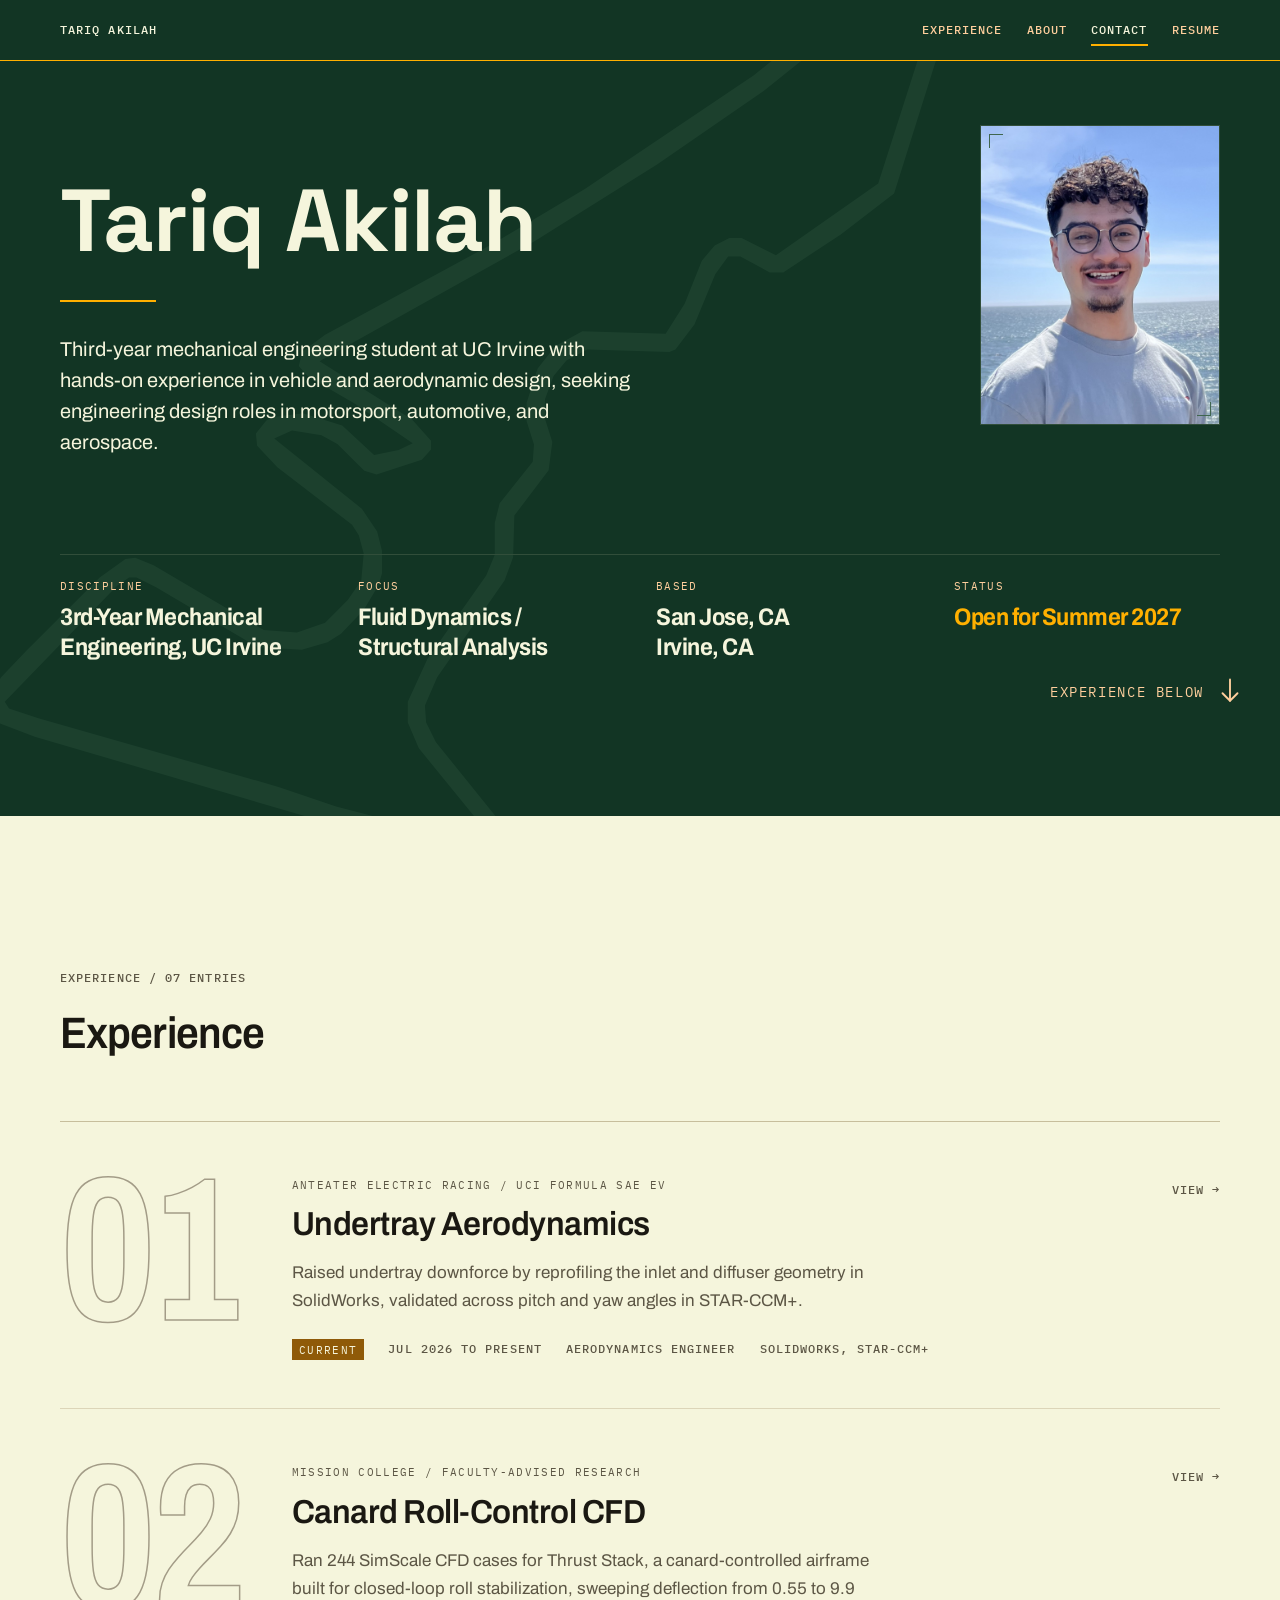
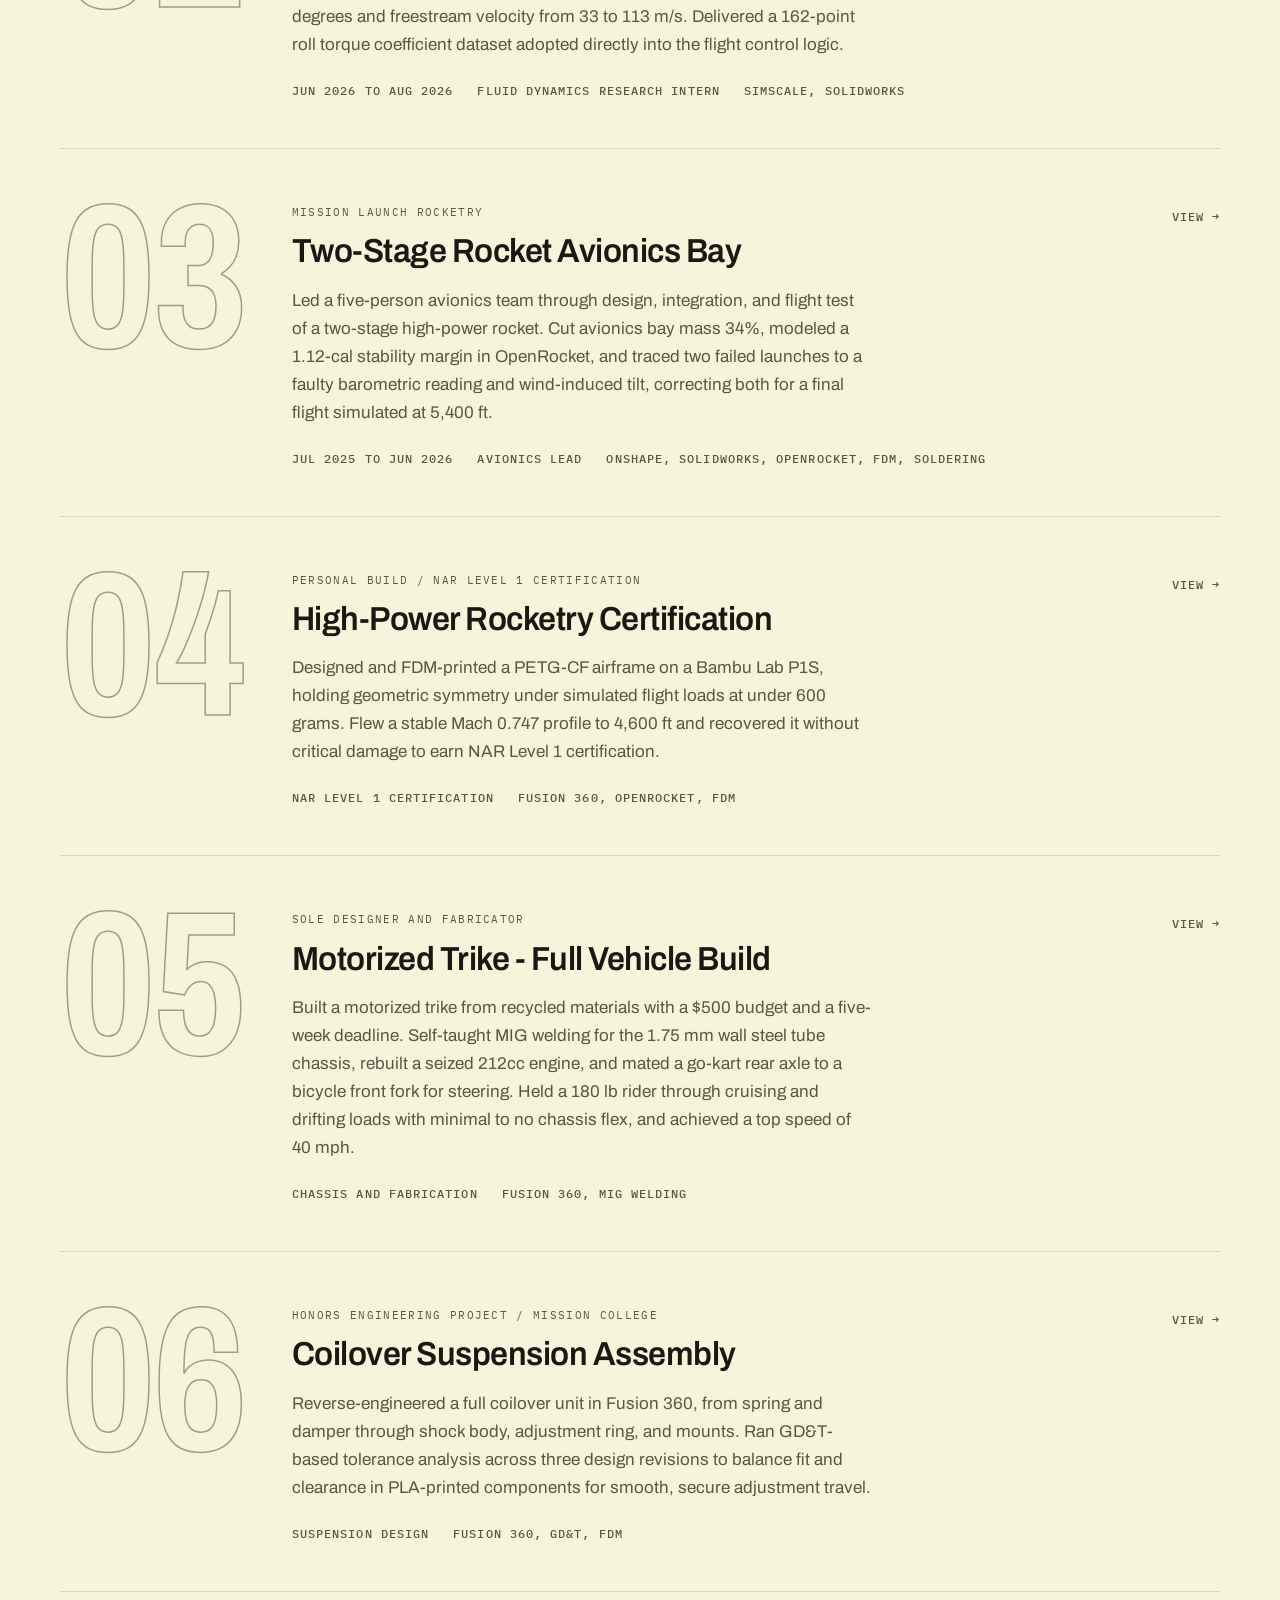
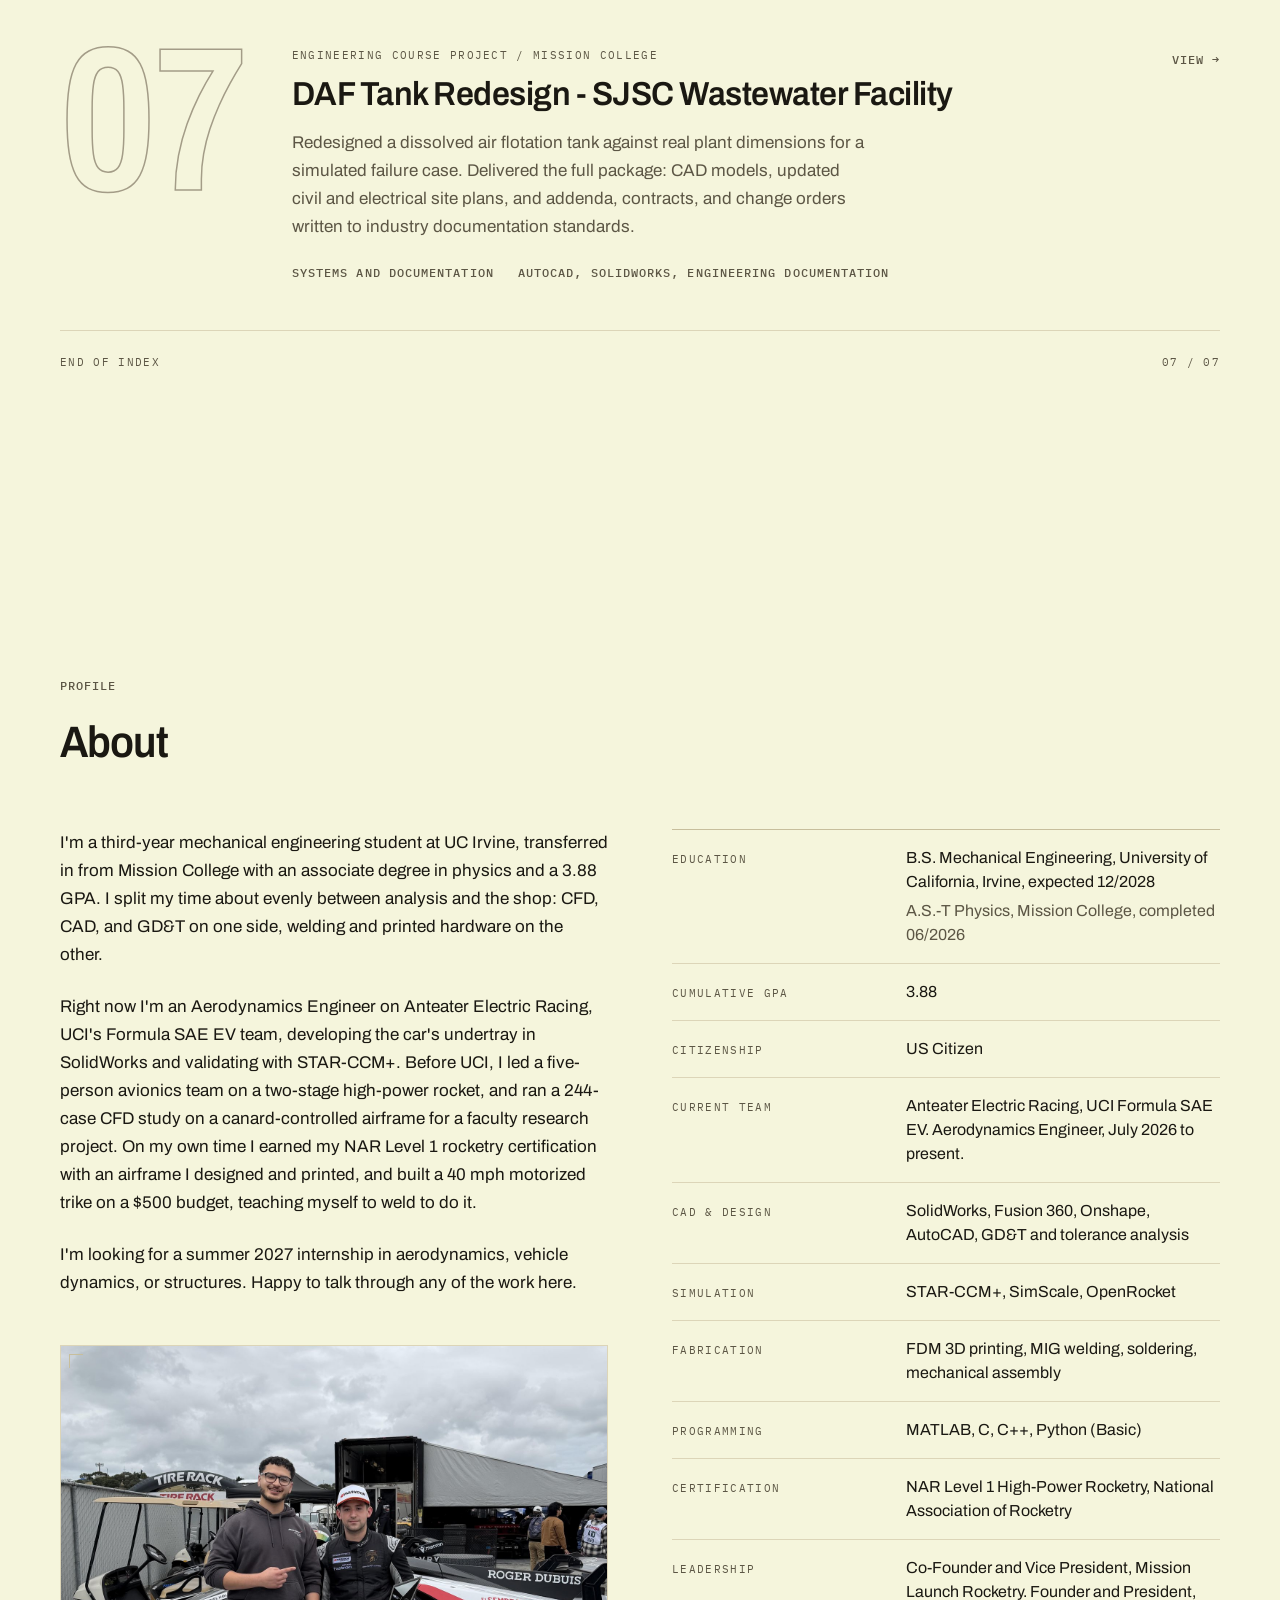
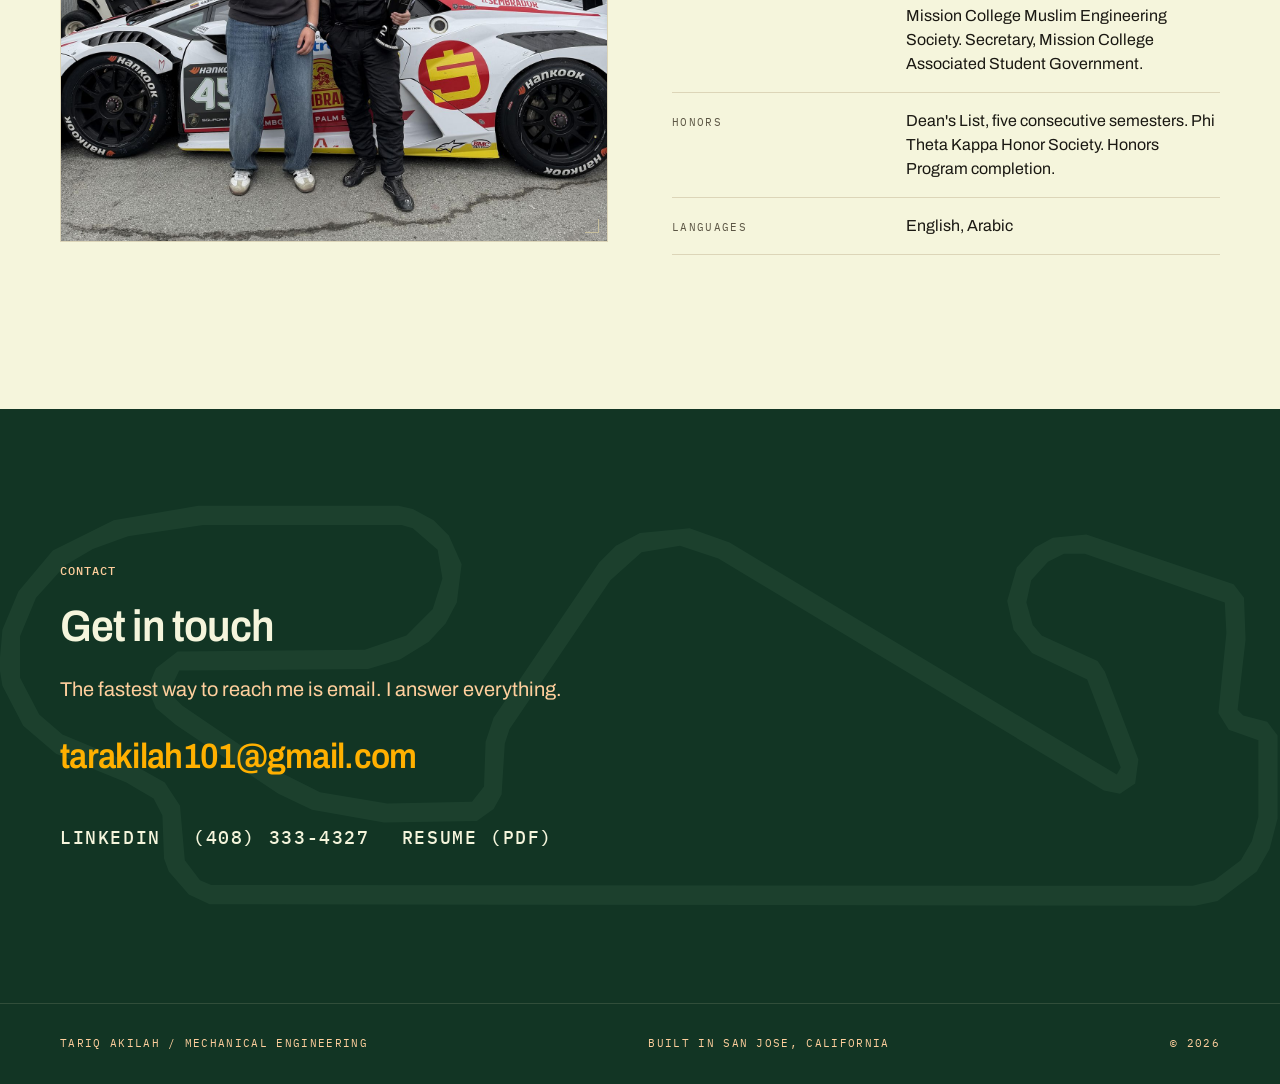
==== commit 439e1600: "Align site with S27 resume, drop DAF masthead trace - Point all Resume links at Tariq_Akilah_Resume_" ====
--- a/index.html
+++ b/index.html
@@ -53,7 +53,7 @@
       <a class="nav__link" href="#work">Experience</a>
       <a class="nav__link" href="#about">About</a>
       <a class="nav__link" href="#contact">Contact</a>
-      <a class="nav__link" href="Tariq_Akilah_Resume.pdf">Resume</a>
+      <a class="nav__link" href="Tariq_Akilah_Resume_S27.pdf">Resume</a>
     </nav>
   </div>
 </header>
@@ -205,7 +205,8 @@
             flight test of a two-stage high-power rocket. Cut avionics bay
             mass 34%, modeled a 1.12-cal stability margin in OpenRocket, and
             traced two failed launches to a faulty barometric reading and
-            wind-induced tilt before flying the fix to 5,082 ft.
+            wind-induced tilt, correcting both for a final flight simulated
+            at 5,400 ft.
           </p>
           <ul class="project__meta mono">
             <li>Jul 2025 to Jun 2026</li>
@@ -225,7 +226,7 @@
           <p class="project__desc">
             Designed and FDM-printed a PETG-CF airframe on a Bambu Lab P1S,
             holding geometric symmetry under simulated flight loads at under
-            600 grams. Flew a stable Mach 0.747 profile to 4,675 ft and
+            600 grams. Flew a stable Mach 0.747 profile to 4,600 ft and
             recovered it without critical damage to earn NAR Level 1
             certification.
           </p>
@@ -325,24 +326,27 @@
       <div>
         <div class="prose" data-reveal>
           <p>
-            I'm a third-year mechanical engineering student at UC Irvine with 
-            over three years of project and internship experience. Growing up, 
-            I always had a passion for automotive and aviation design, constantly 
-            finding excitement at the engineering marvel  car shows and airport lookout spots.
+            I'm a third-year mechanical engineering student at UC Irvine,
+            transferred in from Mission College with an associate degree in
+            physics and a 3.88 GPA. I split my time about evenly between
+            analysis and the shop: CFD, CAD, and GD&amp;T on one side,
+            welding and printed hardware on the other.
           </p>
           <p>
-            The work has gotten more analytical since then without getting any
-            less hands-on. I'm currently an Aerodynamics Engineer on Anteater
-            Electric Racing, UCI's Formula SAE EV team, running STAR-CCM+ CFD
-            on undertray geometry to chase downforce. This past summer I ran
-            244 SimScale CFD cases on an active canard-controlled rocket
-            airframe, and before that I led the avionics team that flew a
-            two-stage high-power rocket to 5,082 ft.
+            Right now I'm an Aerodynamics Engineer on Anteater Electric
+            Racing, UCI's Formula SAE EV team, developing the car's
+            undertray in SolidWorks and validating with STAR-CCM+. Before
+            UCI, I led a five-person avionics team on a two-stage high-power
+            rocket, and ran a 244-case CFD study on a canard-controlled
+            airframe for a faculty research project. On my own time I earned my NAR Level 1
+            rocketry certification with an airframe I designed and printed,
+            and built a 40 mph motorized trike on a $500 budget, teaching
+            myself to weld to do it.
           </p>
           <p>
-            I'm looking for summer 2027 roles in aerodynamics, vehicle
-            dynamics, and structures. Happy to talk through any of the work
-            above, or about whatever you're building.
+            I'm looking for a summer 2027 internship in aerodynamics,
+            vehicle dynamics, or structures. Happy to talk through any of
+            the work here.
           </p>
         </div>
 
@@ -446,7 +450,7 @@
       <div class="contact__links mono" data-reveal style="--i:4">
         <a class="link" href="https://linkedin.com/in/tariq-akilah">LinkedIn</a>
         <a class="link" href="tel:+14083334327">(408) 333-4327</a>
-        <a class="link" href="Tariq_Akilah_Resume.pdf">Resume (PDF)</a>
+        <a class="link" href="Tariq_Akilah_Resume_S27.pdf">Resume (PDF)</a>
       </div>
 
     </div>
--- a/styles/main.css
+++ b/styles/main.css
@@ -367,23 +367,6 @@
   width: clamp(230px, 27.6vw, 437px);
   height: auto;
   opacity: 0.55;
-}
-
-/* Same idea again, tall portrait subject (pressure-vessel tank). */
-.masthead__daf {
-  position: absolute;
-  inset: 0;
-  overflow: hidden;
-  pointer-events: none;
-}
-.masthead__daf svg {
-  position: absolute;
-  right: 7%;
-  top: calc(6% + 96px);
-  width: clamp(180px, 22.8vw, 336px);
-  height: auto;
-  opacity: 0.5;
-  transform: translateX(-15mm);
 }
 
 /* Same idea again, tall nose-up subject (L1 rocket airframe drawing).
--- a/styles/print.css
+++ b/styles/print.css
@@ -52,7 +52,6 @@
   .masthead__stage,
   .scroll-cue,
   .masthead__coilover,
-  .masthead__daf,
   .masthead__l1,
   .contact__track,
   .project__go { display: none; }
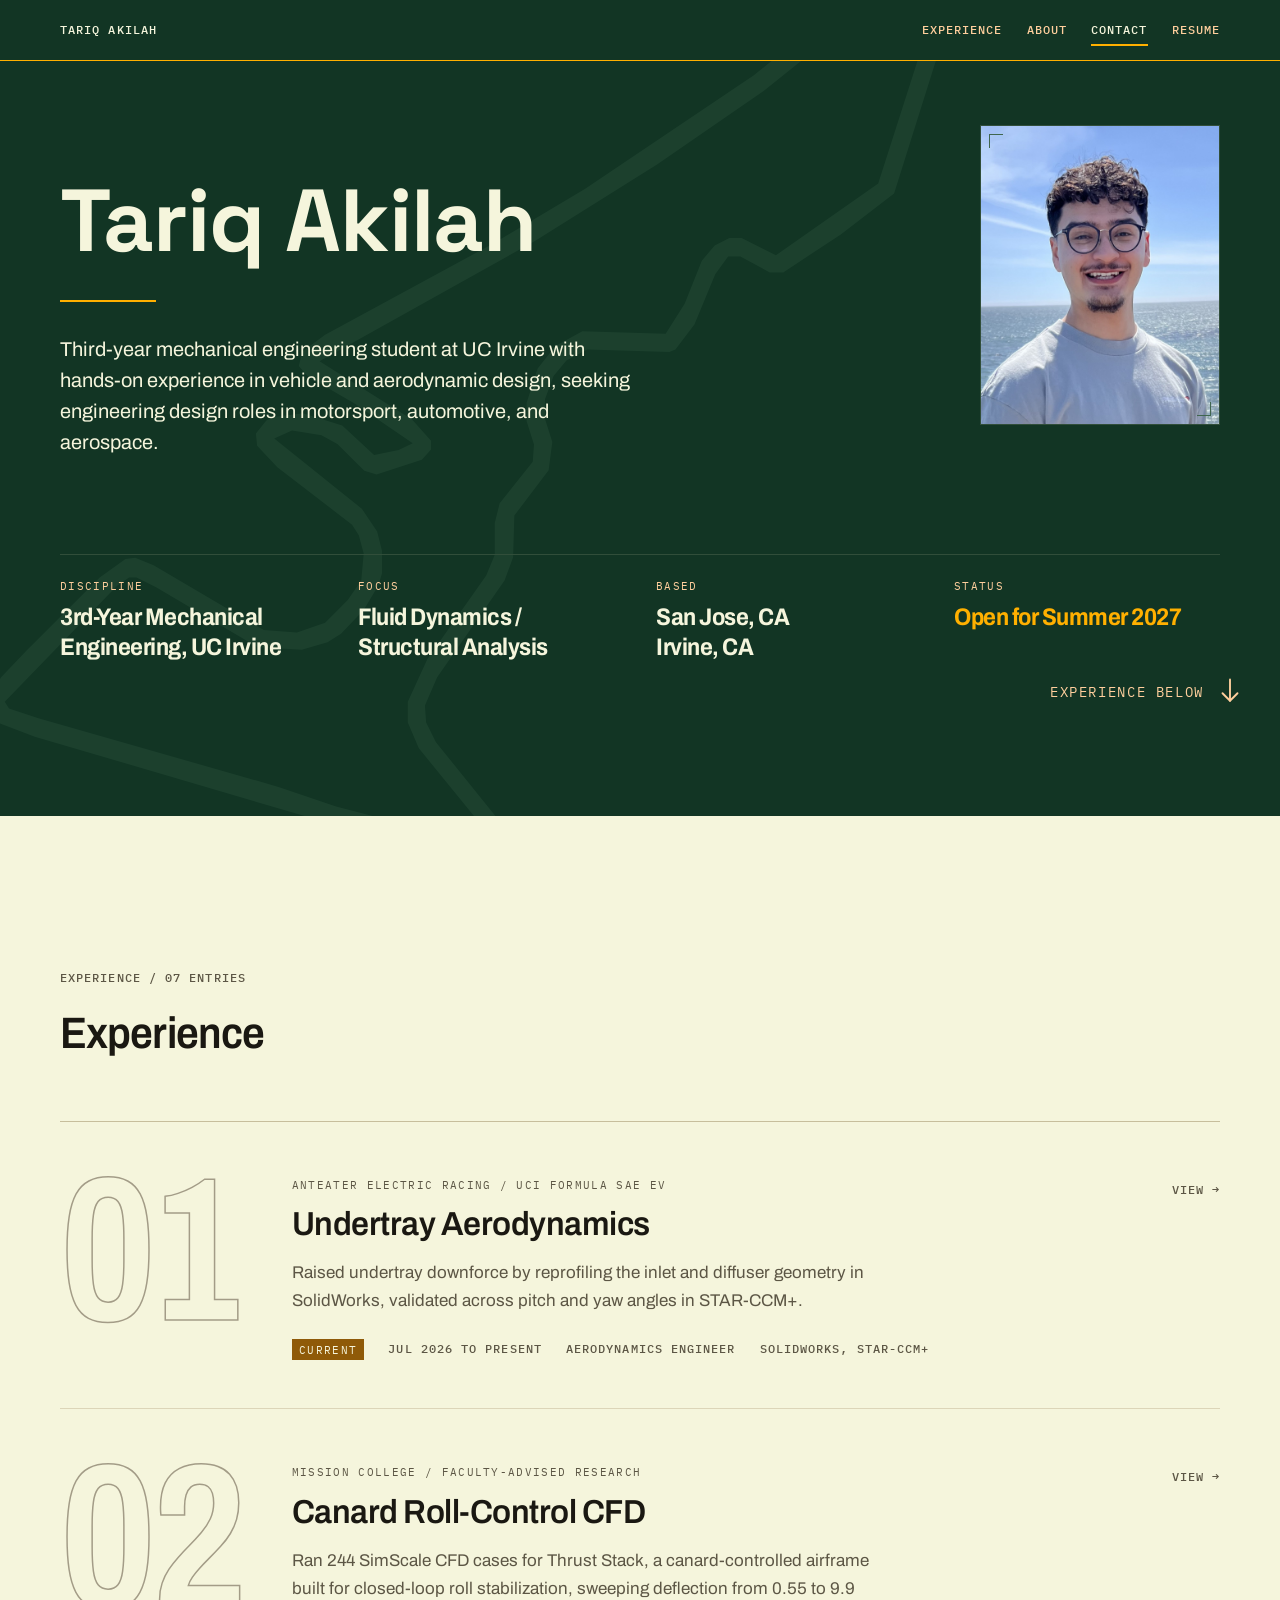
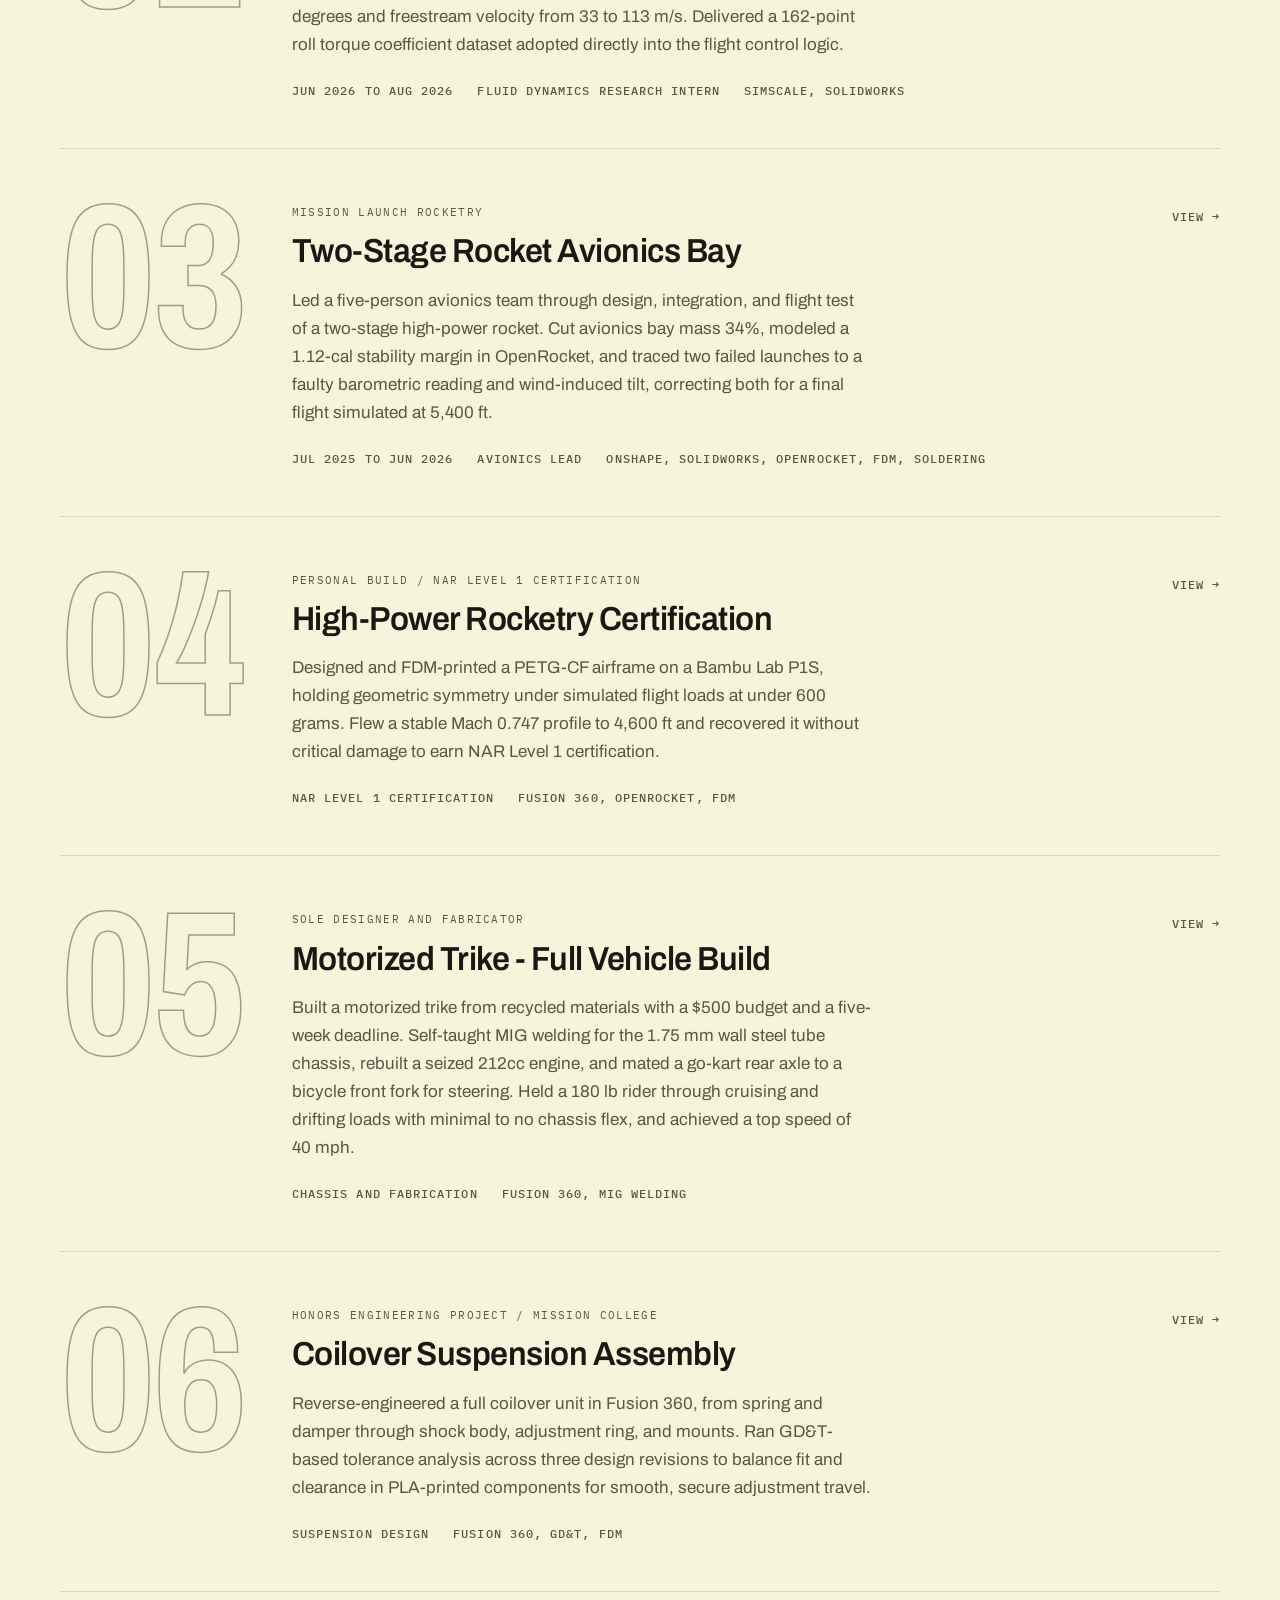
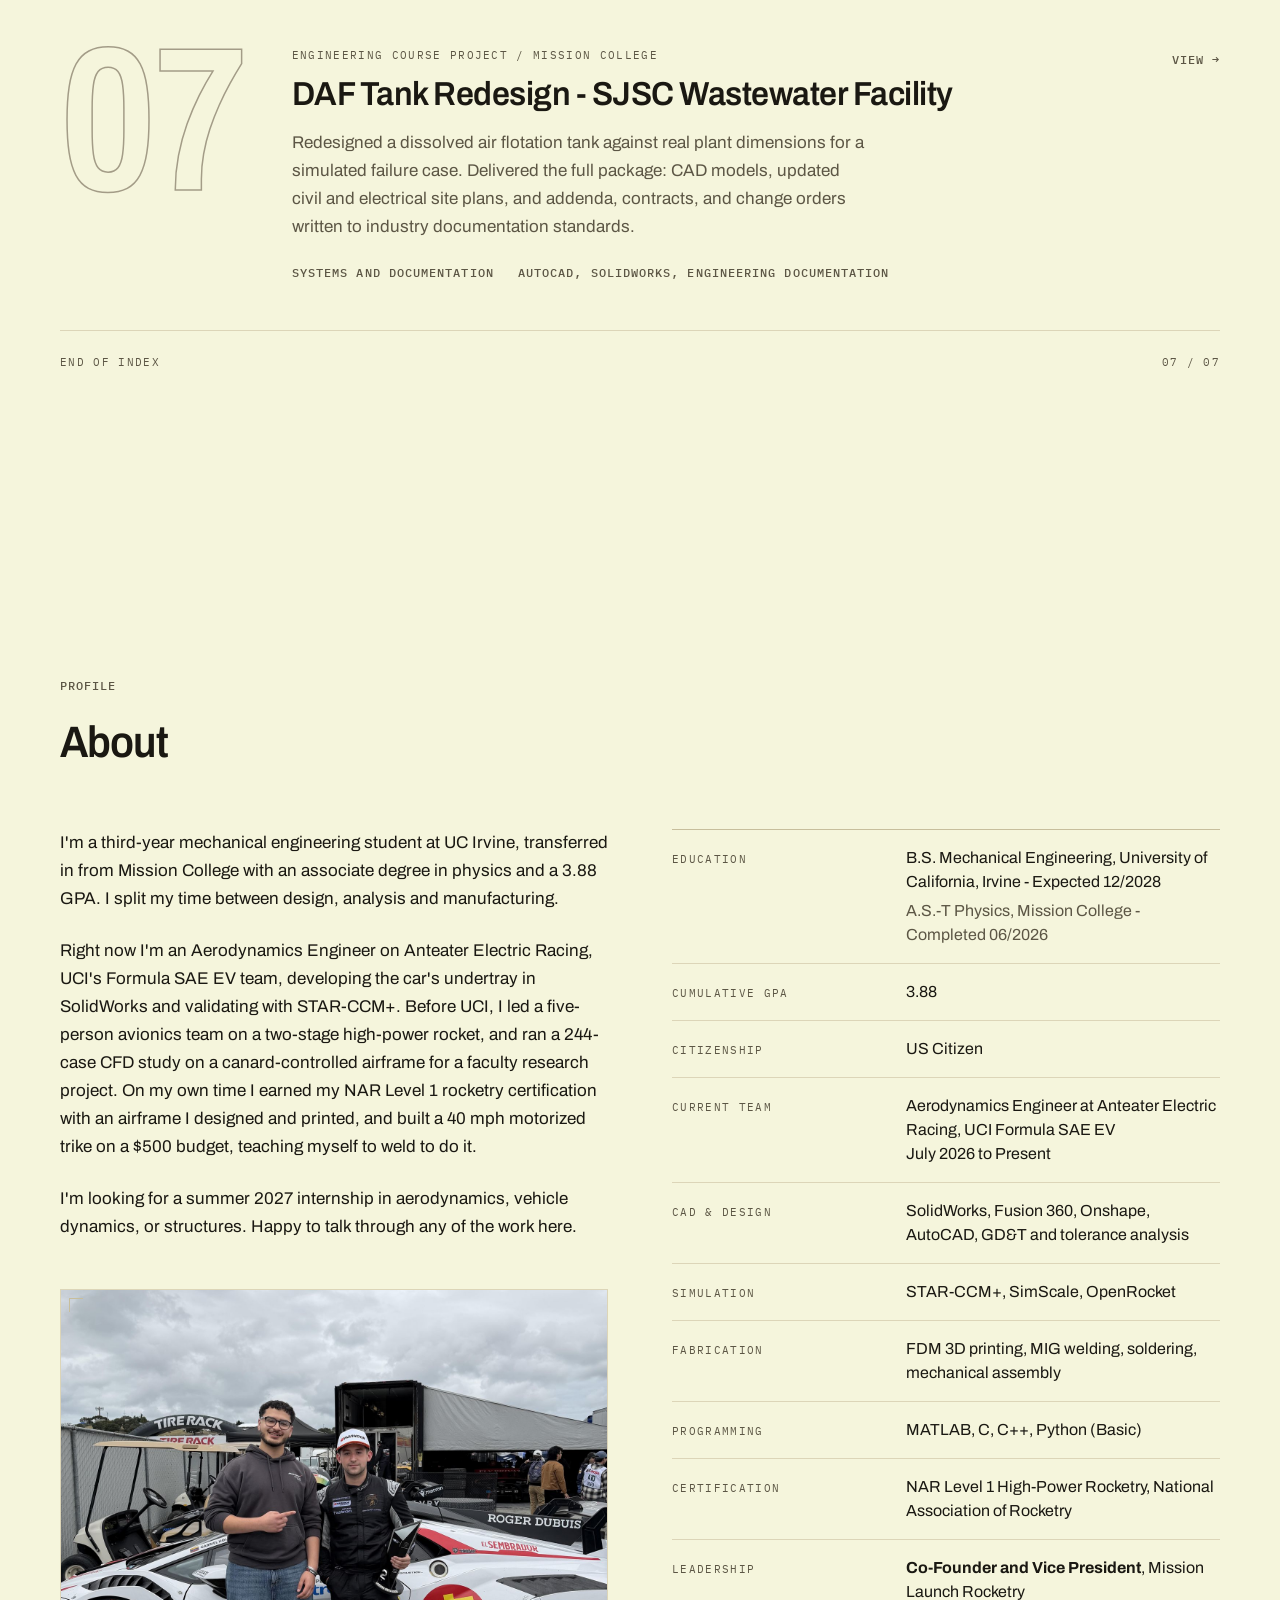
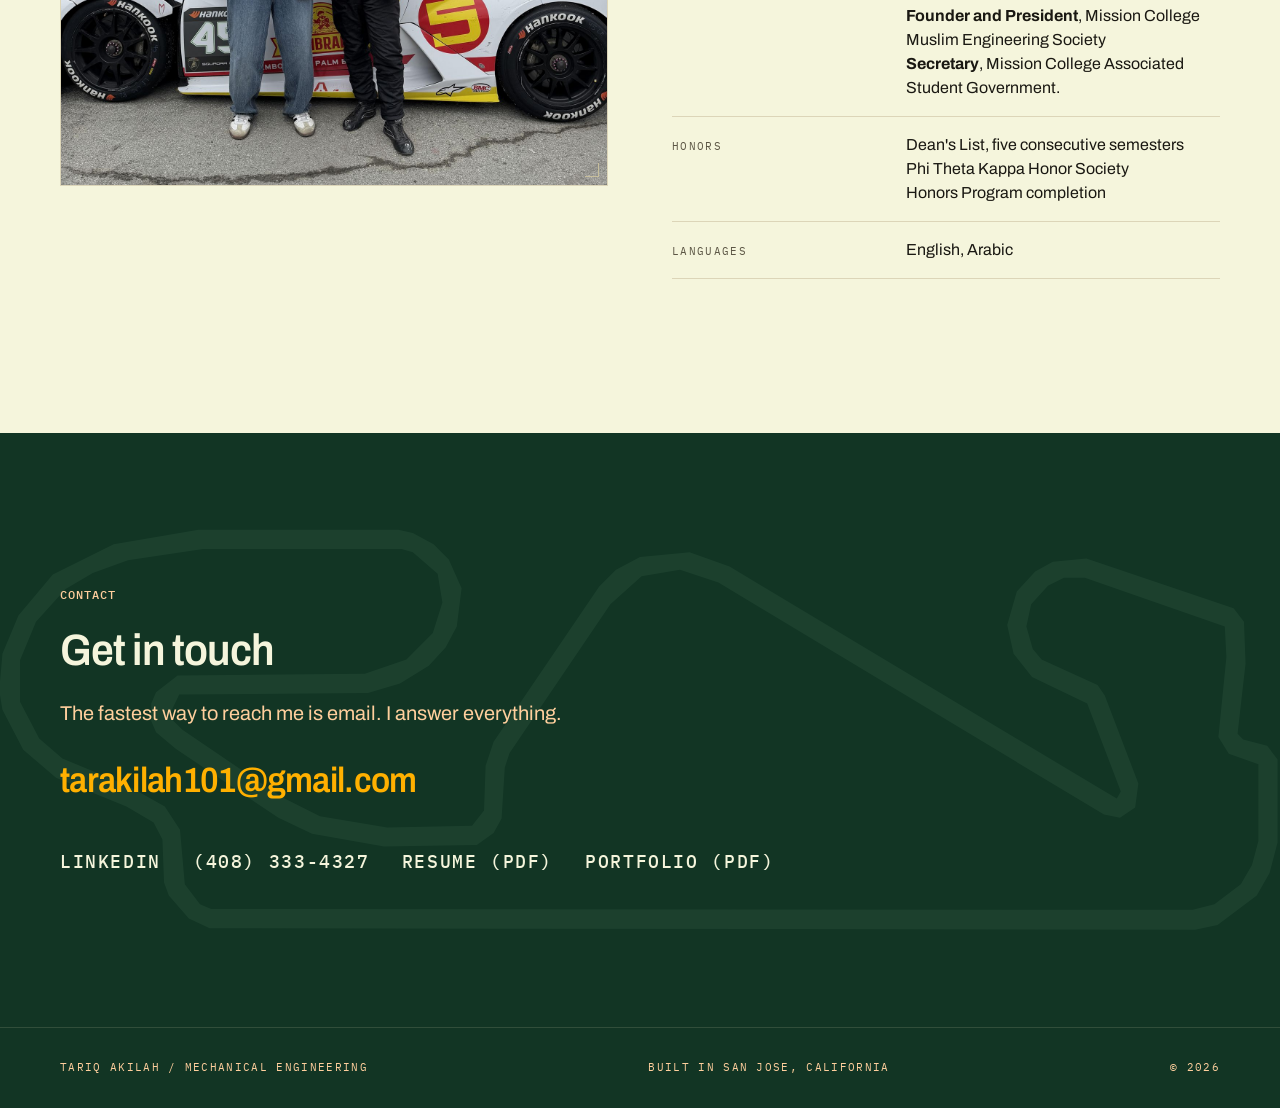
==== commit f2bf942e: "Update undertray downforce claim, bold leadership roles, add portfolio PDF Co-Authored-By: Claude So" ====
--- a/index.html
+++ b/index.html
@@ -328,9 +328,8 @@
           <p>
             I'm a third-year mechanical engineering student at UC Irvine,
             transferred in from Mission College with an associate degree in
-            physics and a 3.88 GPA. I split my time about evenly between
-            analysis and the shop: CFD, CAD, and GD&amp;T on one side,
-            welding and printed hardware on the other.
+            physics and a 3.88 GPA. I split my time between design,
+            analysis and manufacturing.
           </p>
           <p>
             Right now I'm an Aerodynamics Engineer on Anteater Electric
@@ -364,8 +363,8 @@
         <div class="spec__row">
           <dt>Education</dt>
           <dd>
-            <span class="spec__line">B.S. Mechanical Engineering, University of California, Irvine, expected 12/2028</span>
-            <span class="spec__line">A.S.-T Physics, Mission College, completed 06/2026</span>
+            <span class="spec__line">B.S. Mechanical Engineering, University of California, Irvine - Expected 12/2028</span>
+            <span class="spec__line">A.S.-T Physics, Mission College - Completed 06/2026</span>
           </dd>
         </div>
         <div class="spec__row">
@@ -378,7 +377,7 @@
         </div>
         <div class="spec__row">
           <dt>Current team</dt>
-          <dd>Anteater Electric Racing, UCI Formula SAE EV. Aerodynamics Engineer, July 2026 to present.</dd>
+          <dd>Aerodynamics Engineer at Anteater Electric Racing, UCI Formula SAE EV<p></p>July 2026 to Present</dd>
         </div>
         <div class="spec__row">
           <dt>CAD &amp; design</dt>
@@ -402,11 +401,13 @@
         </div>
         <div class="spec__row">
           <dt>Leadership</dt>
-          <dd>Co-Founder and Vice President, Mission Launch Rocketry. Founder and President, Mission College Muslim Engineering Society. Secretary, Mission College Associated Student Government.</dd>
+          <dd><strong>Co-Founder and Vice President</strong>, Mission Launch Rocketry<br>
+            <strong>Founder and President</strong>, Mission College Muslim Engineering Society<br>
+            <strong>Secretary</strong>, Mission College Associated Student Government.</dd>
         </div>
         <div class="spec__row">
           <dt>Honors</dt>
-          <dd>Dean's List, five consecutive semesters. Phi Theta Kappa Honor Society. Honors Program completion.</dd>
+          <dd>Dean's List, five consecutive semesters<p></p>Phi Theta Kappa Honor Society<p></p>Honors Program completion</dd>
         </div>
         <div class="spec__row">
           <dt>Languages</dt>
@@ -451,6 +452,7 @@
         <a class="link" href="https://linkedin.com/in/tariq-akilah">LinkedIn</a>
         <a class="link" href="tel:+14083334327">(408) 333-4327</a>
         <a class="link" href="Tariq_Akilah_Resume_S27.pdf">Resume (PDF)</a>
+        <a class="link" href="Tariq_Akilah_Portfolio.pdf">Portfolio (PDF)</a>
       </div>
 
     </div>
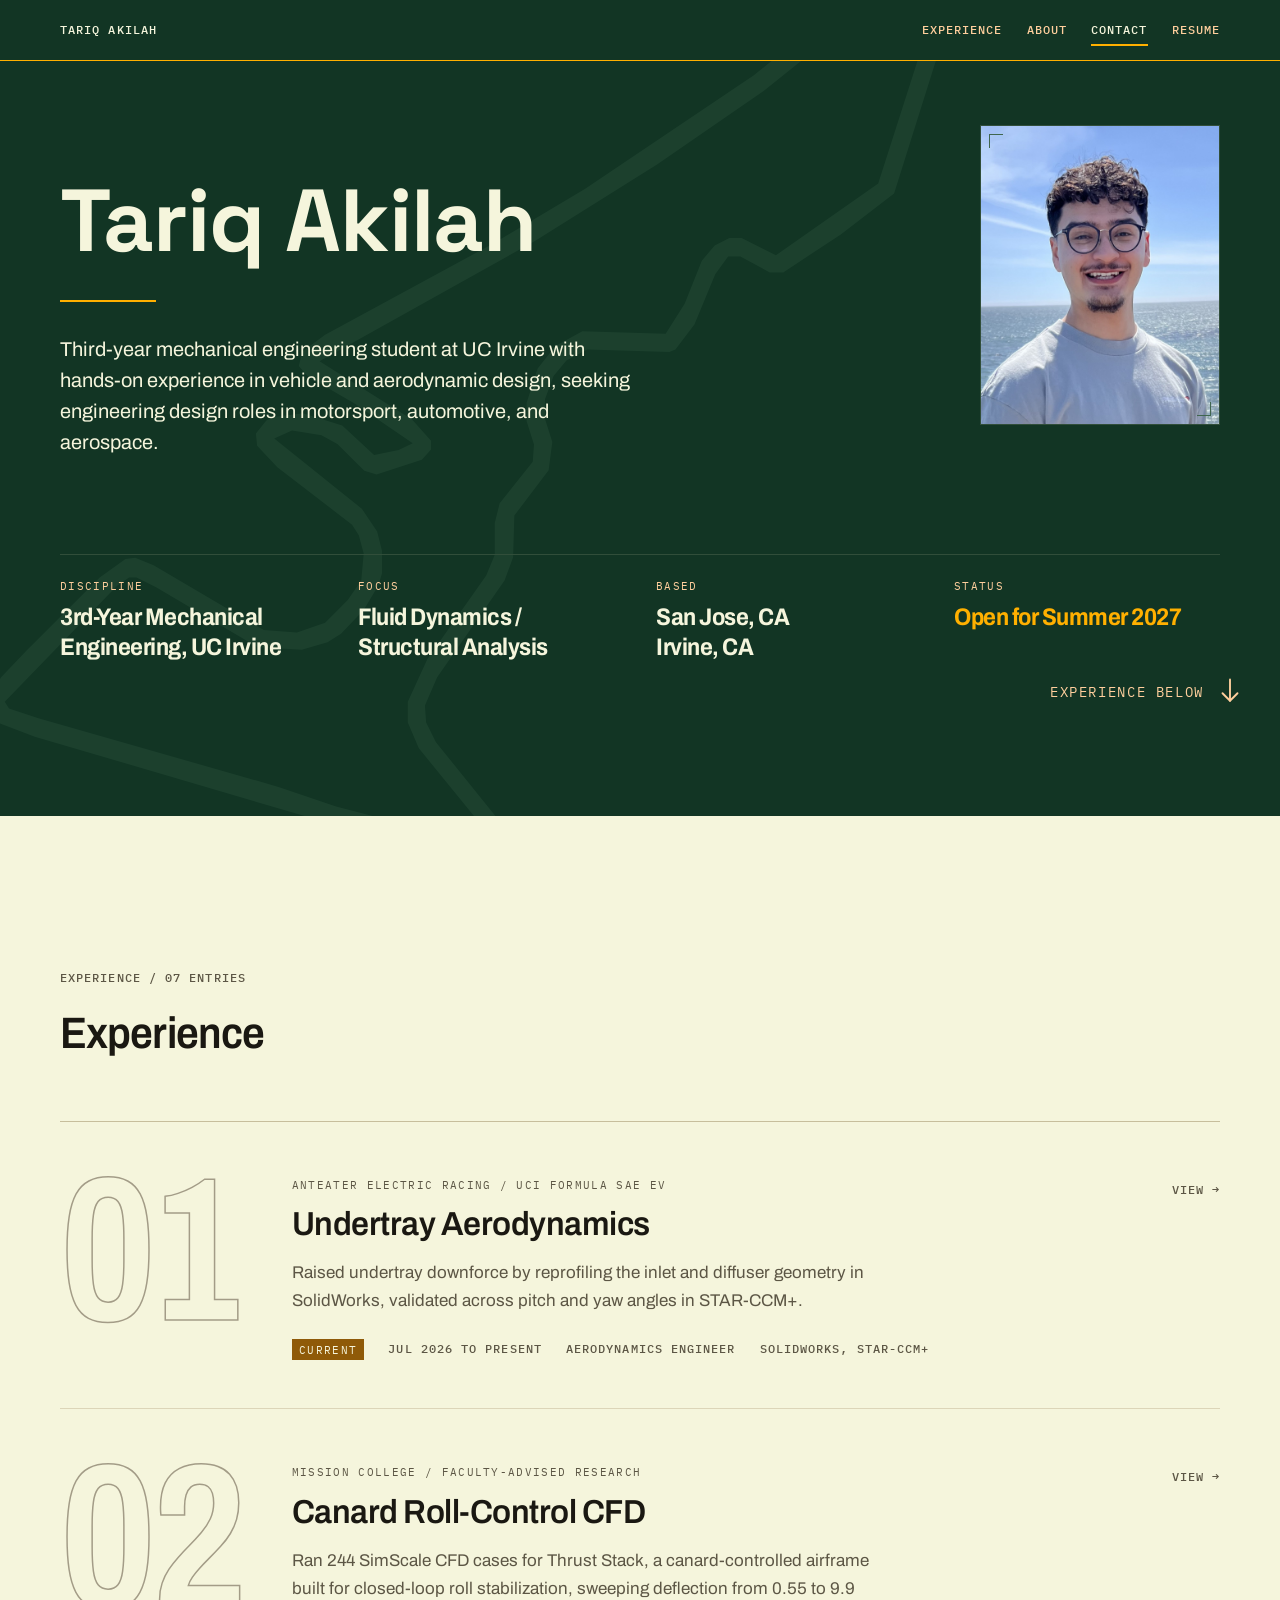
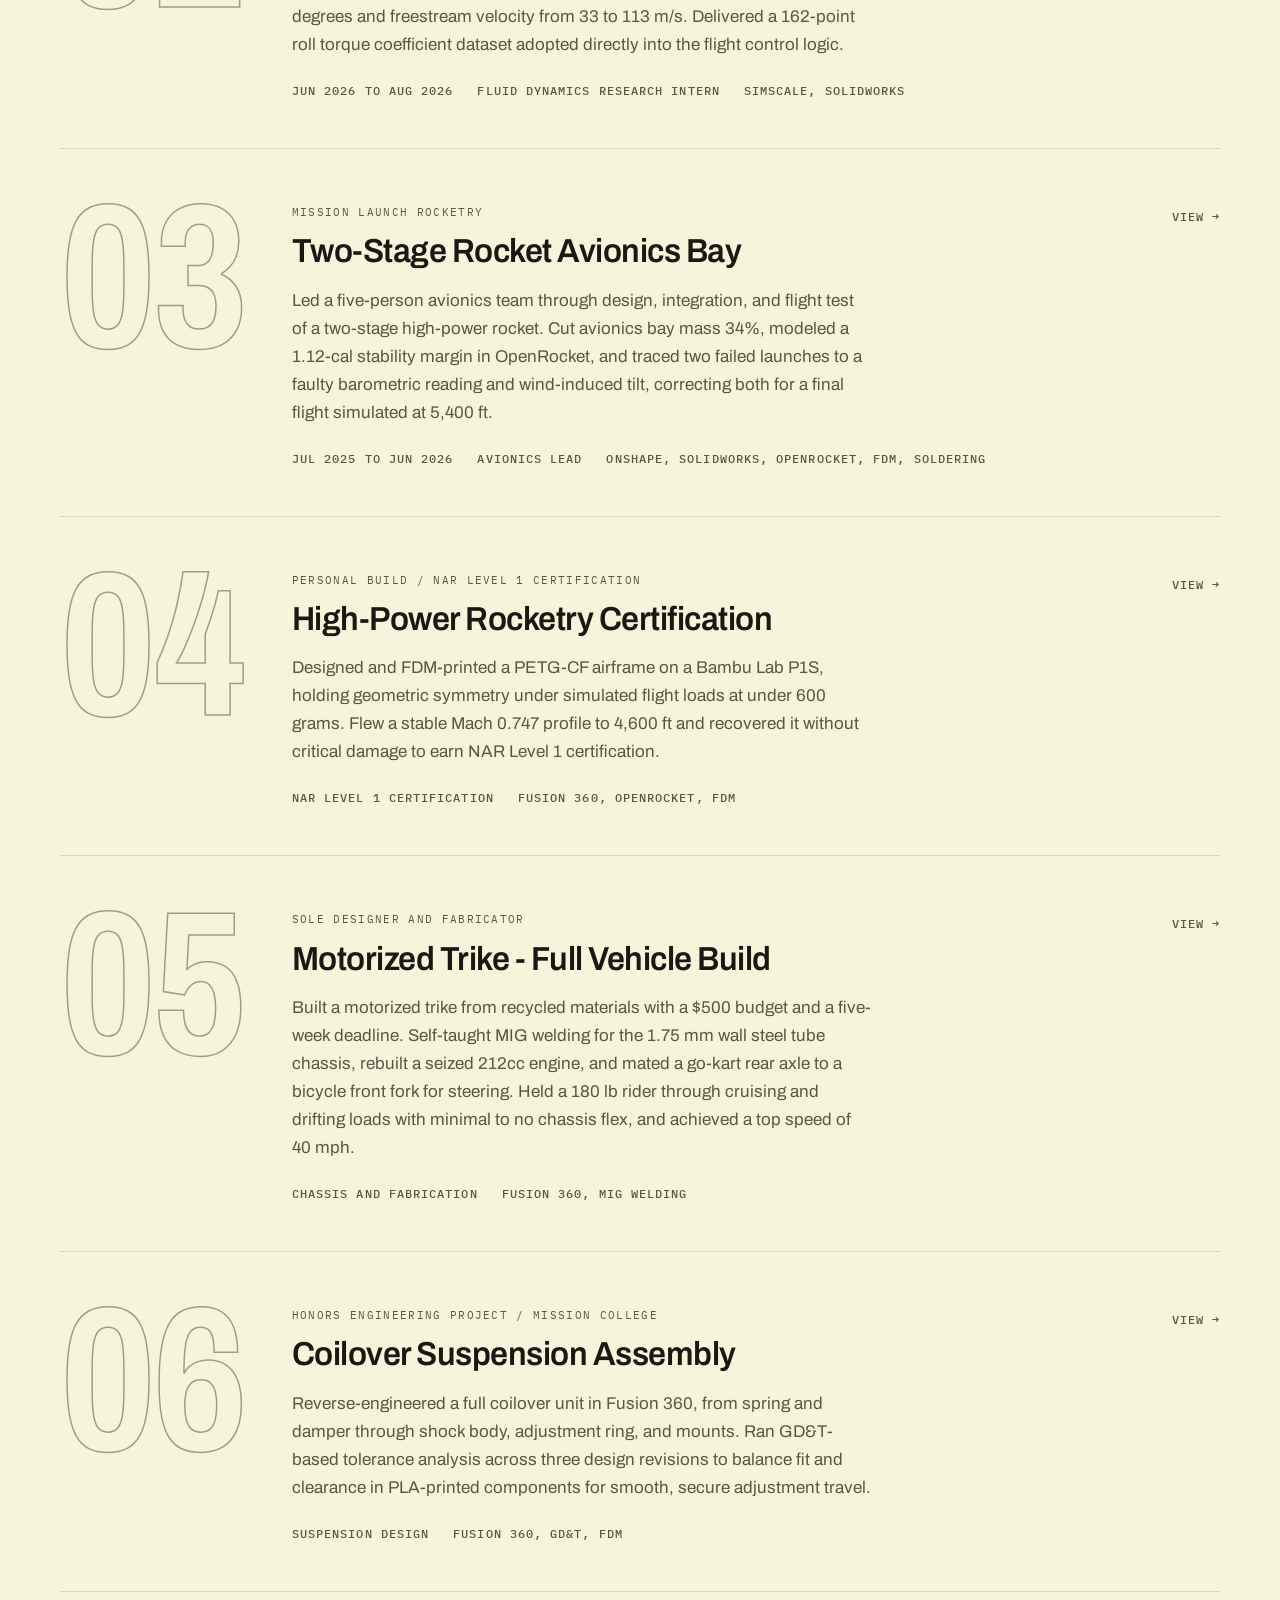
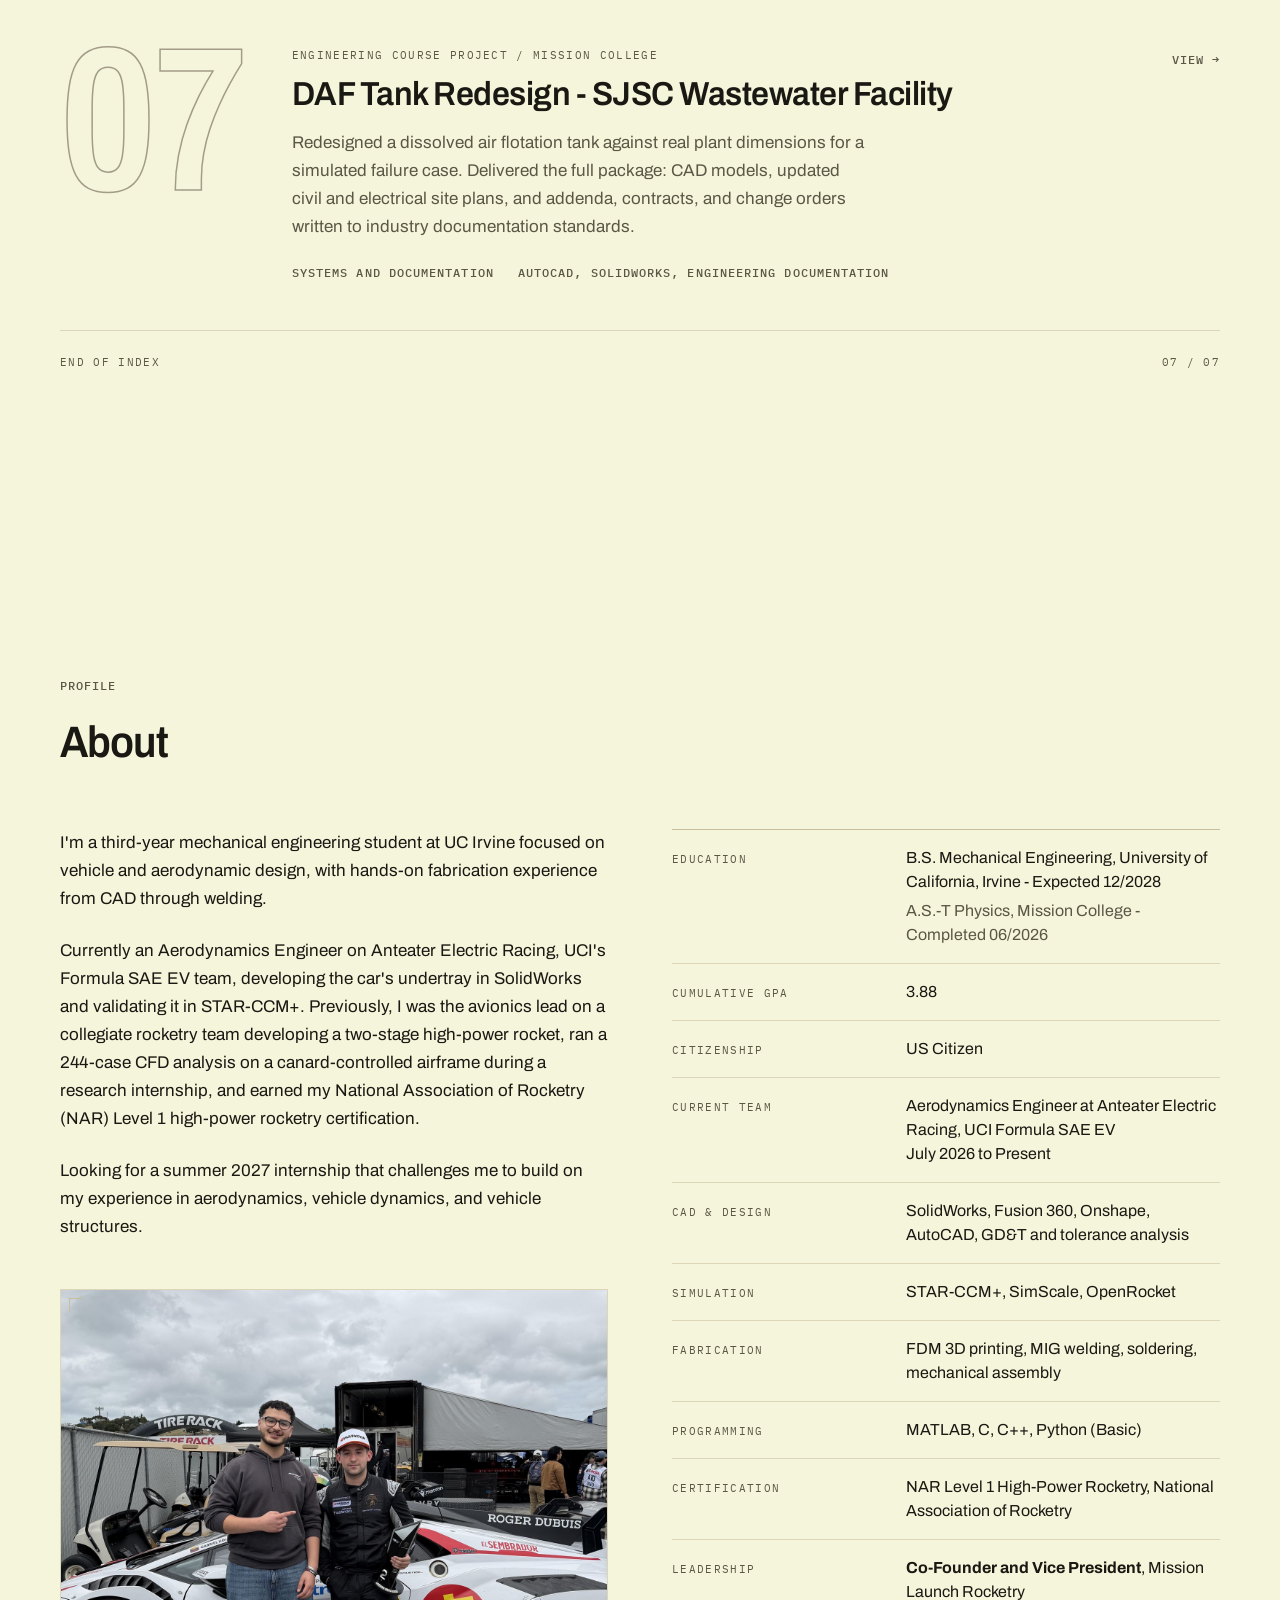
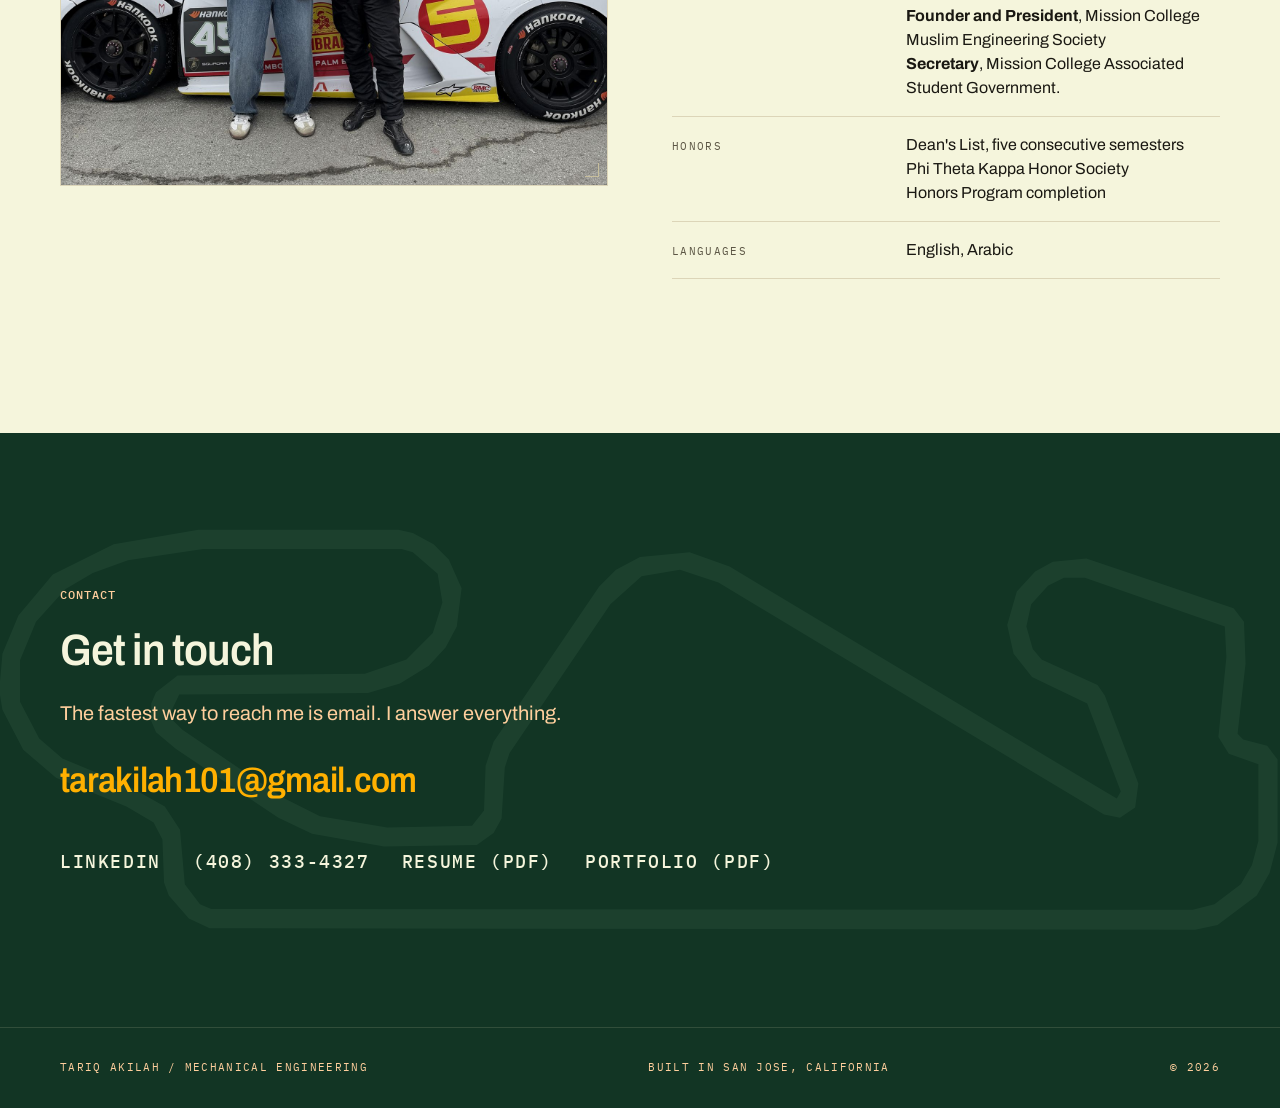
==== commit 51e2a2fd: "Rewrite About section bio, swap portfolio PDF to 2026 version Co-Authored-By: Claude Sonnet 5 <norep" ====
--- a/index.html
+++ b/index.html
@@ -326,26 +326,24 @@
       <div>
         <div class="prose" data-reveal>
           <p>
-            I'm a third-year mechanical engineering student at UC Irvine,
-            transferred in from Mission College with an associate degree in
-            physics and a 3.88 GPA. I split my time between design,
-            analysis and manufacturing.
+            I'm a third-year mechanical engineering student at UC Irvine
+            focused on vehicle and aerodynamic design, with hands-on
+            fabrication experience from CAD through welding.
           </p>
           <p>
-            Right now I'm an Aerodynamics Engineer on Anteater Electric
-            Racing, UCI's Formula SAE EV team, developing the car's
-            undertray in SolidWorks and validating with STAR-CCM+. Before
-            UCI, I led a five-person avionics team on a two-stage high-power
-            rocket, and ran a 244-case CFD study on a canard-controlled
-            airframe for a faculty research project. On my own time I earned my NAR Level 1
-            rocketry certification with an airframe I designed and printed,
-            and built a 40 mph motorized trike on a $500 budget, teaching
-            myself to weld to do it.
+            Currently an Aerodynamics Engineer on Anteater Electric Racing,
+            UCI's Formula SAE EV team, developing the car's undertray in
+            SolidWorks and validating it in STAR-CCM+. Previously, I was
+            the avionics lead on a collegiate rocketry team developing a
+            two-stage high-power rocket, ran a 244-case CFD analysis on a
+            canard-controlled airframe during a research internship, and
+            earned my National Association of Rocketry (NAR) Level 1
+            high-power rocketry certification.
           </p>
           <p>
-            I'm looking for a summer 2027 internship in aerodynamics,
-            vehicle dynamics, or structures. Happy to talk through any of
-            the work here.
+            Looking for a summer 2027 internship that challenges me to
+            build on my experience in aerodynamics, vehicle dynamics, and
+            vehicle structures.
           </p>
         </div>
 
@@ -452,7 +450,7 @@
         <a class="link" href="https://linkedin.com/in/tariq-akilah">LinkedIn</a>
         <a class="link" href="tel:+14083334327">(408) 333-4327</a>
         <a class="link" href="Tariq_Akilah_Resume_S27.pdf">Resume (PDF)</a>
-        <a class="link" href="Tariq_Akilah_Portfolio.pdf">Portfolio (PDF)</a>
+        <a class="link" href="Tariq_Akilah_Portfolio26.pdf">Portfolio (PDF)</a>
       </div>
 
     </div>
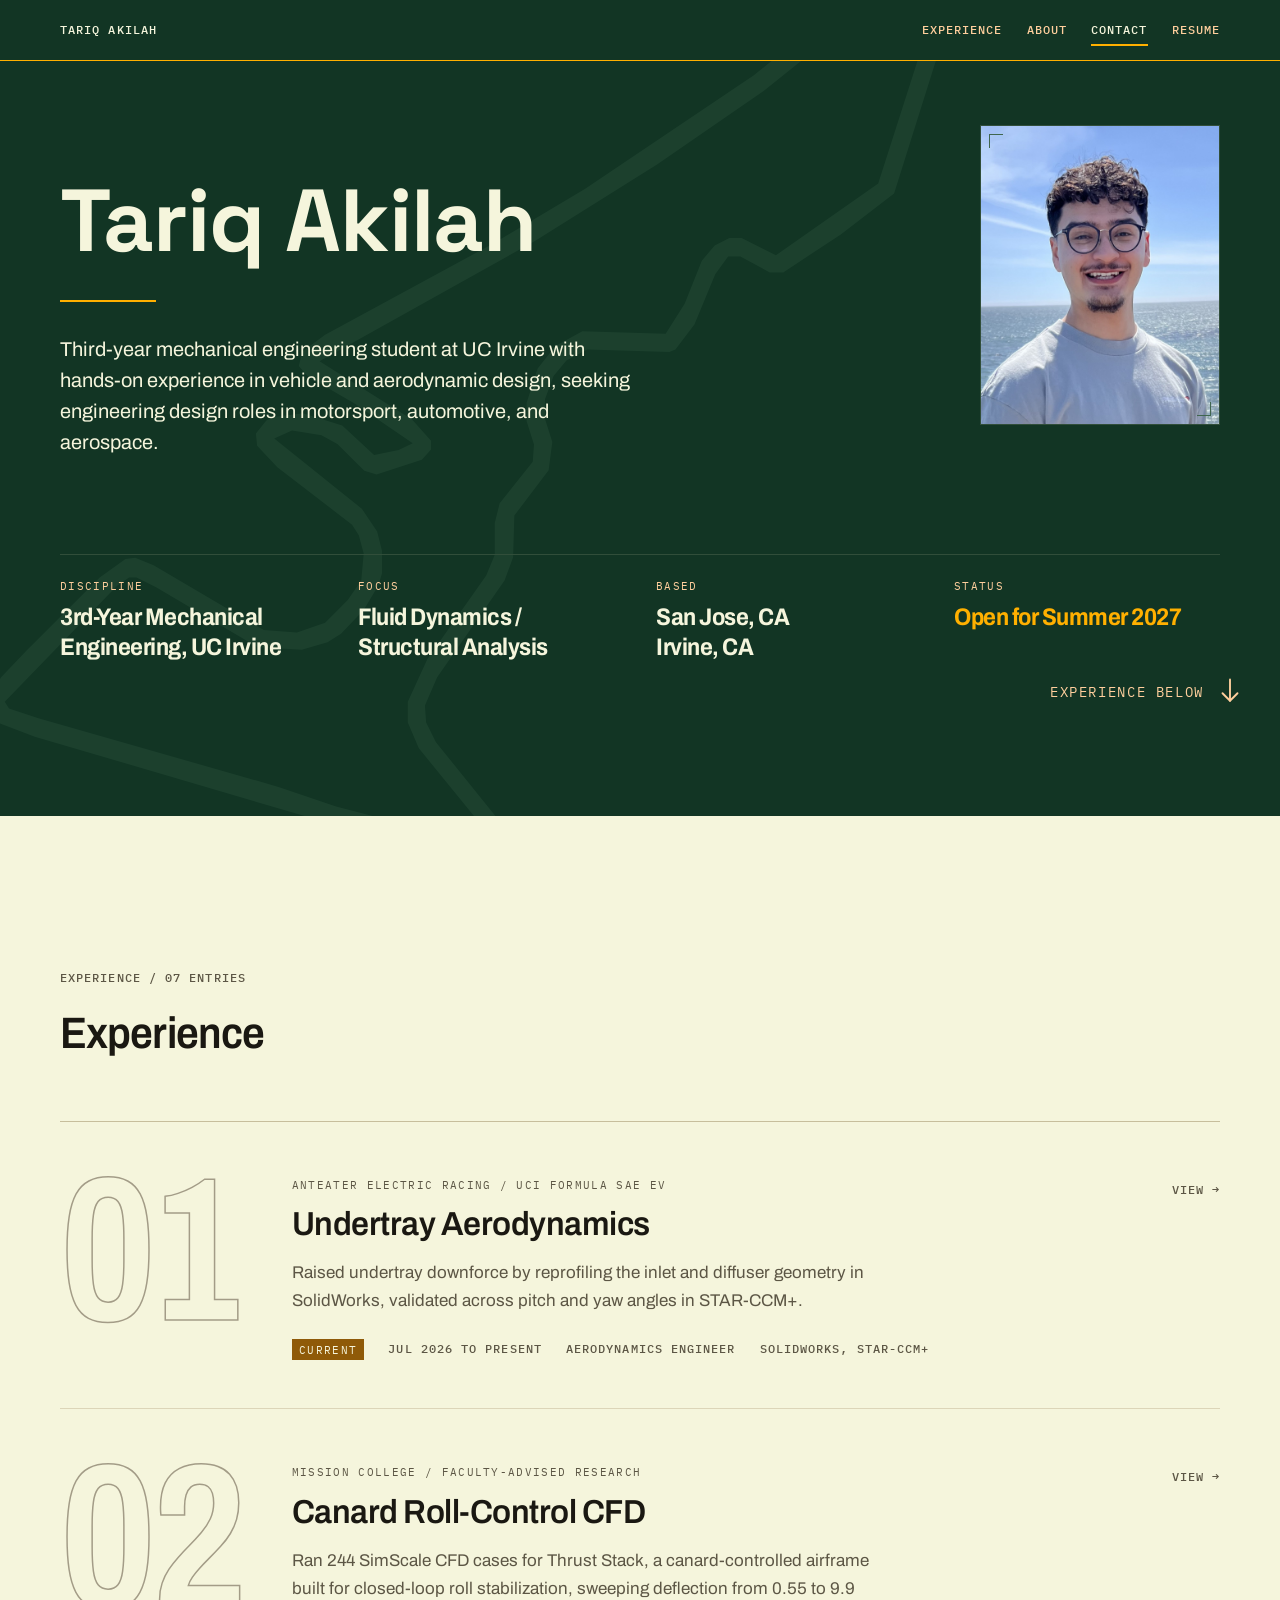
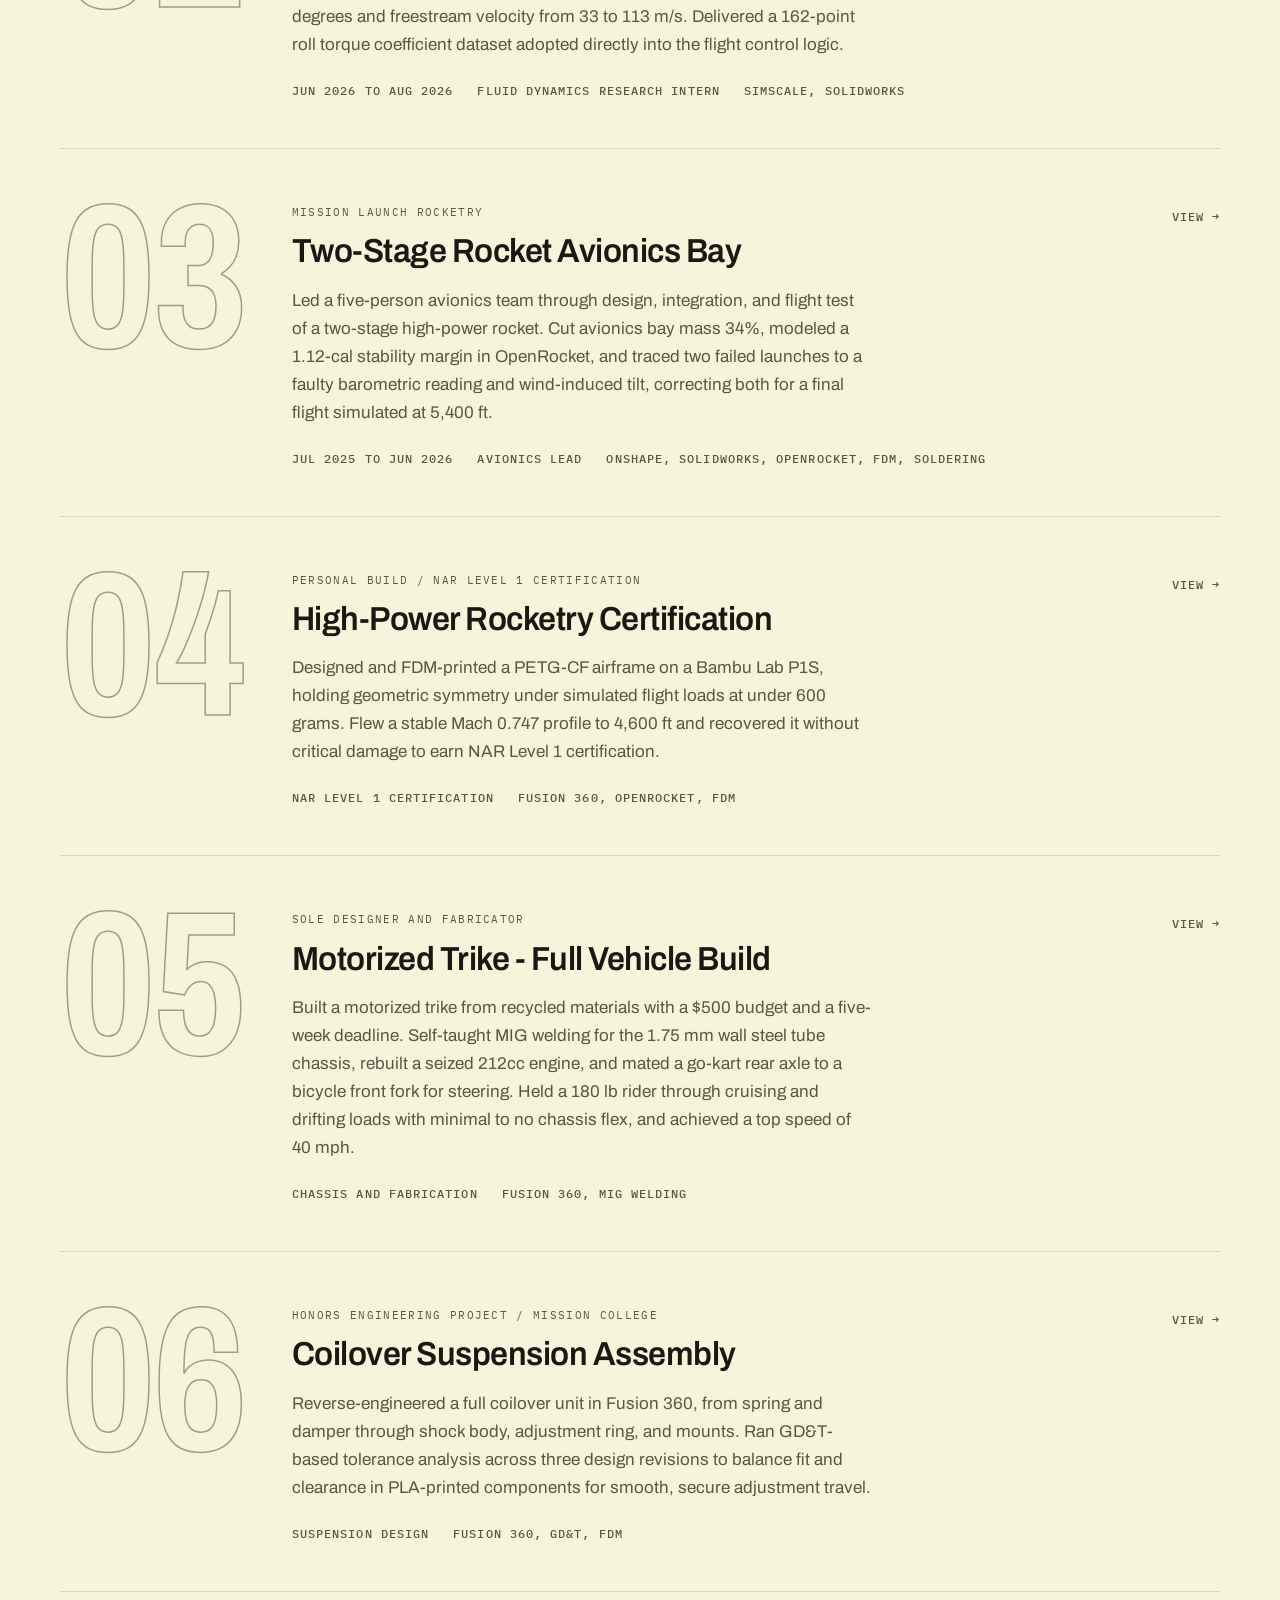
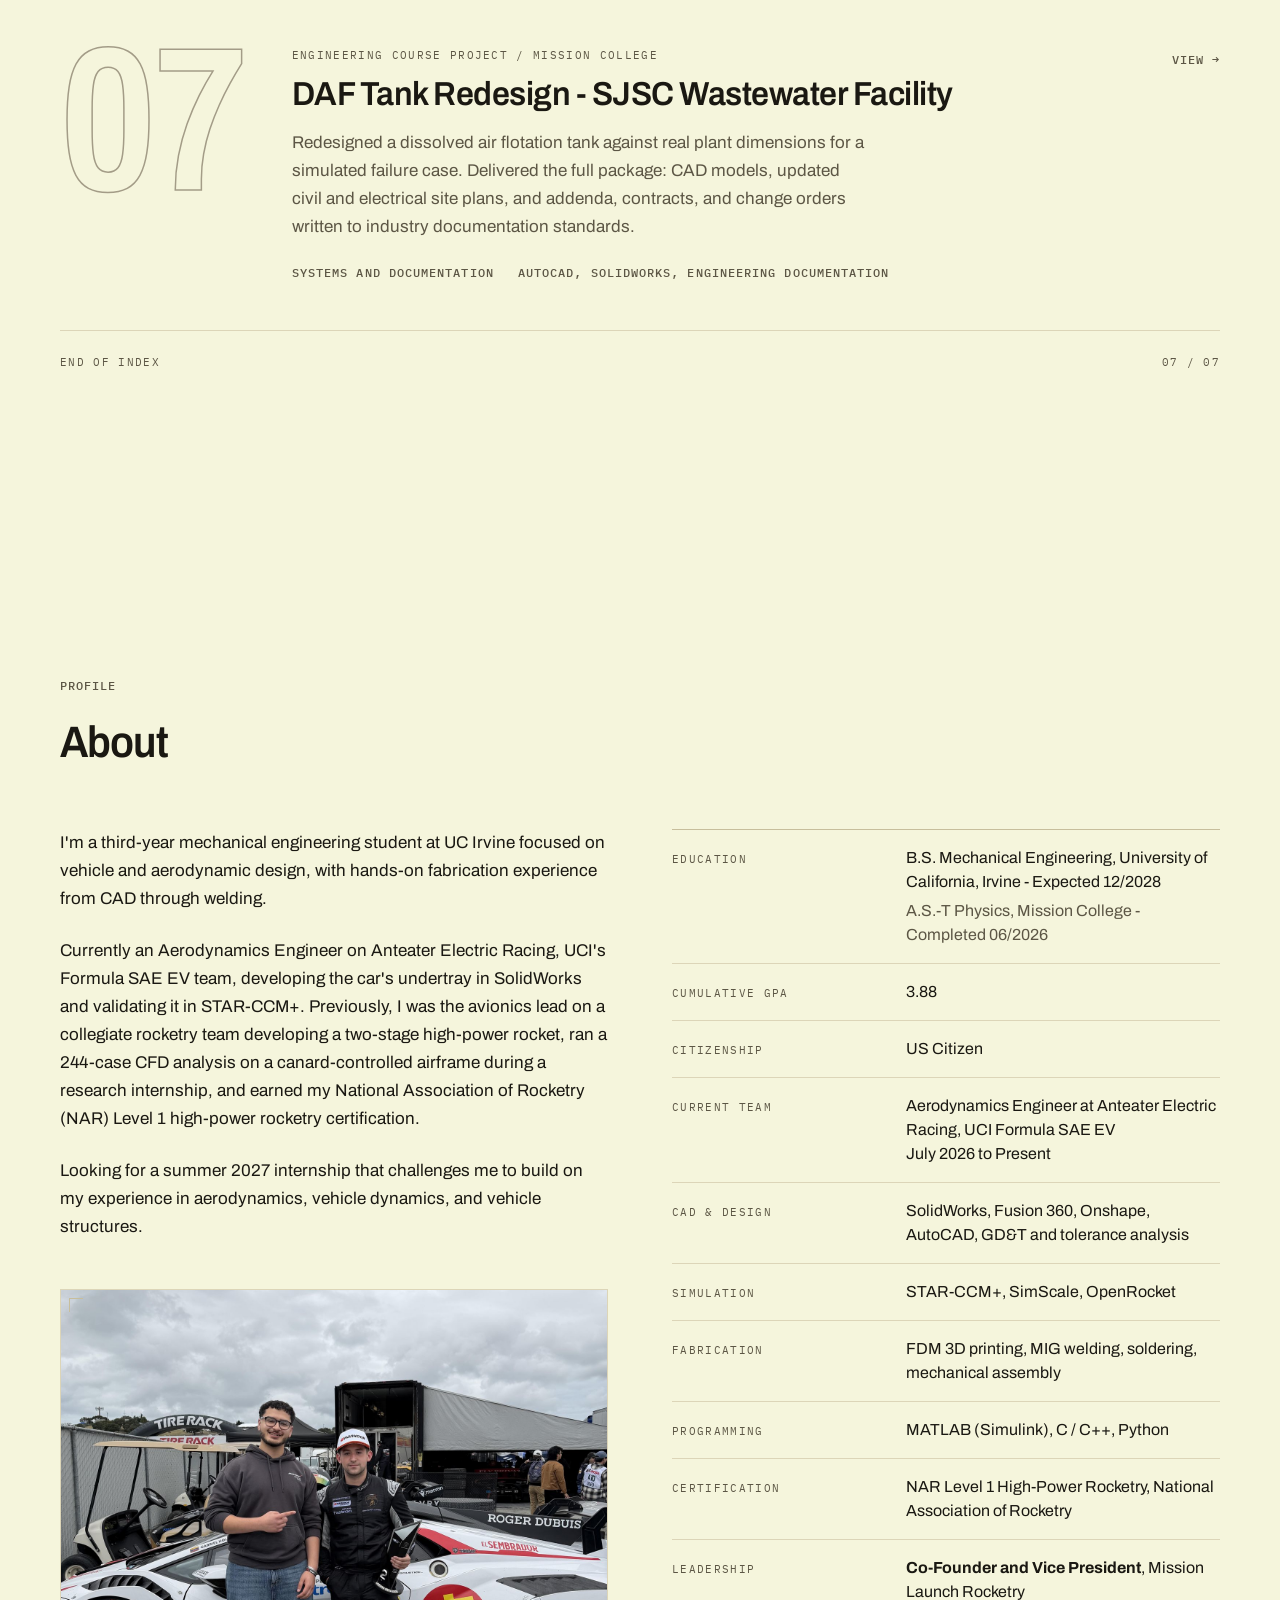
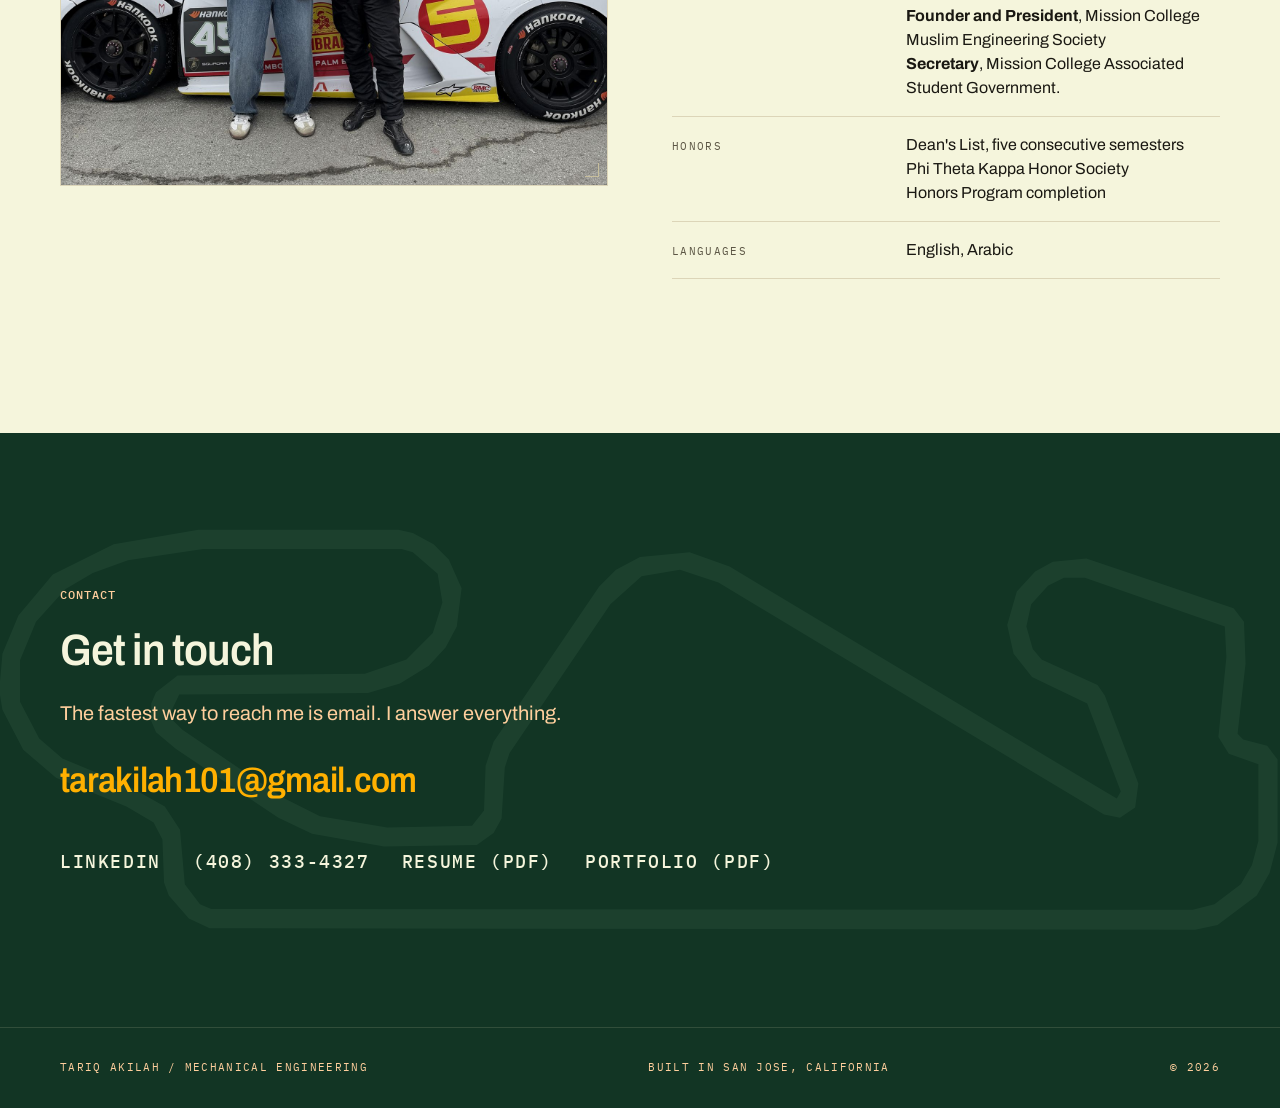
==== commit 7f51a531: "Sync programming skills to resume, add canard CFD detail, embed demo video, widen project prose - Ma" ====
--- a/index.html
+++ b/index.html
@@ -391,7 +391,7 @@
         </div>
         <div class="spec__row">
           <dt>Programming</dt>
-          <dd>MATLAB, C, C++, Python (Basic)</dd>
+          <dd>MATLAB (Simulink), C / C++, Python</dd>
         </div>
         <div class="spec__row">
           <dt>Certification</dt>
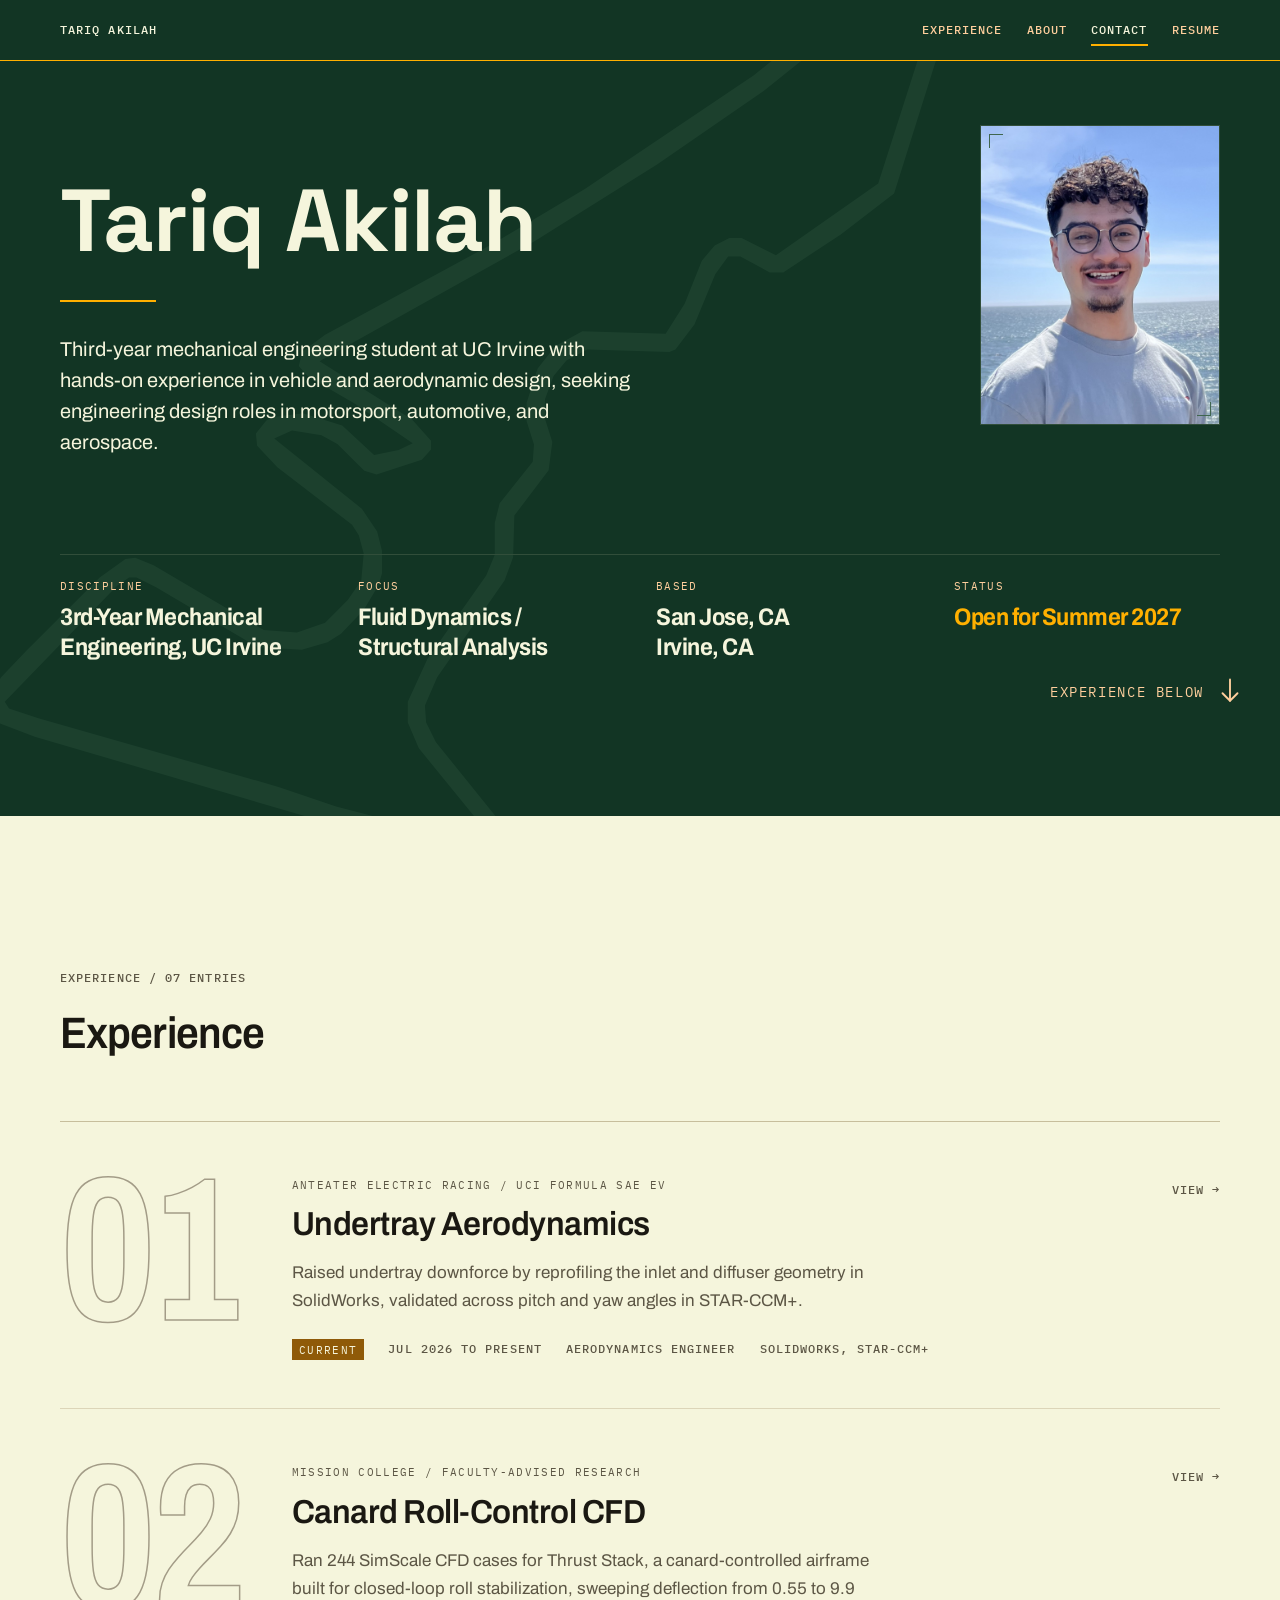
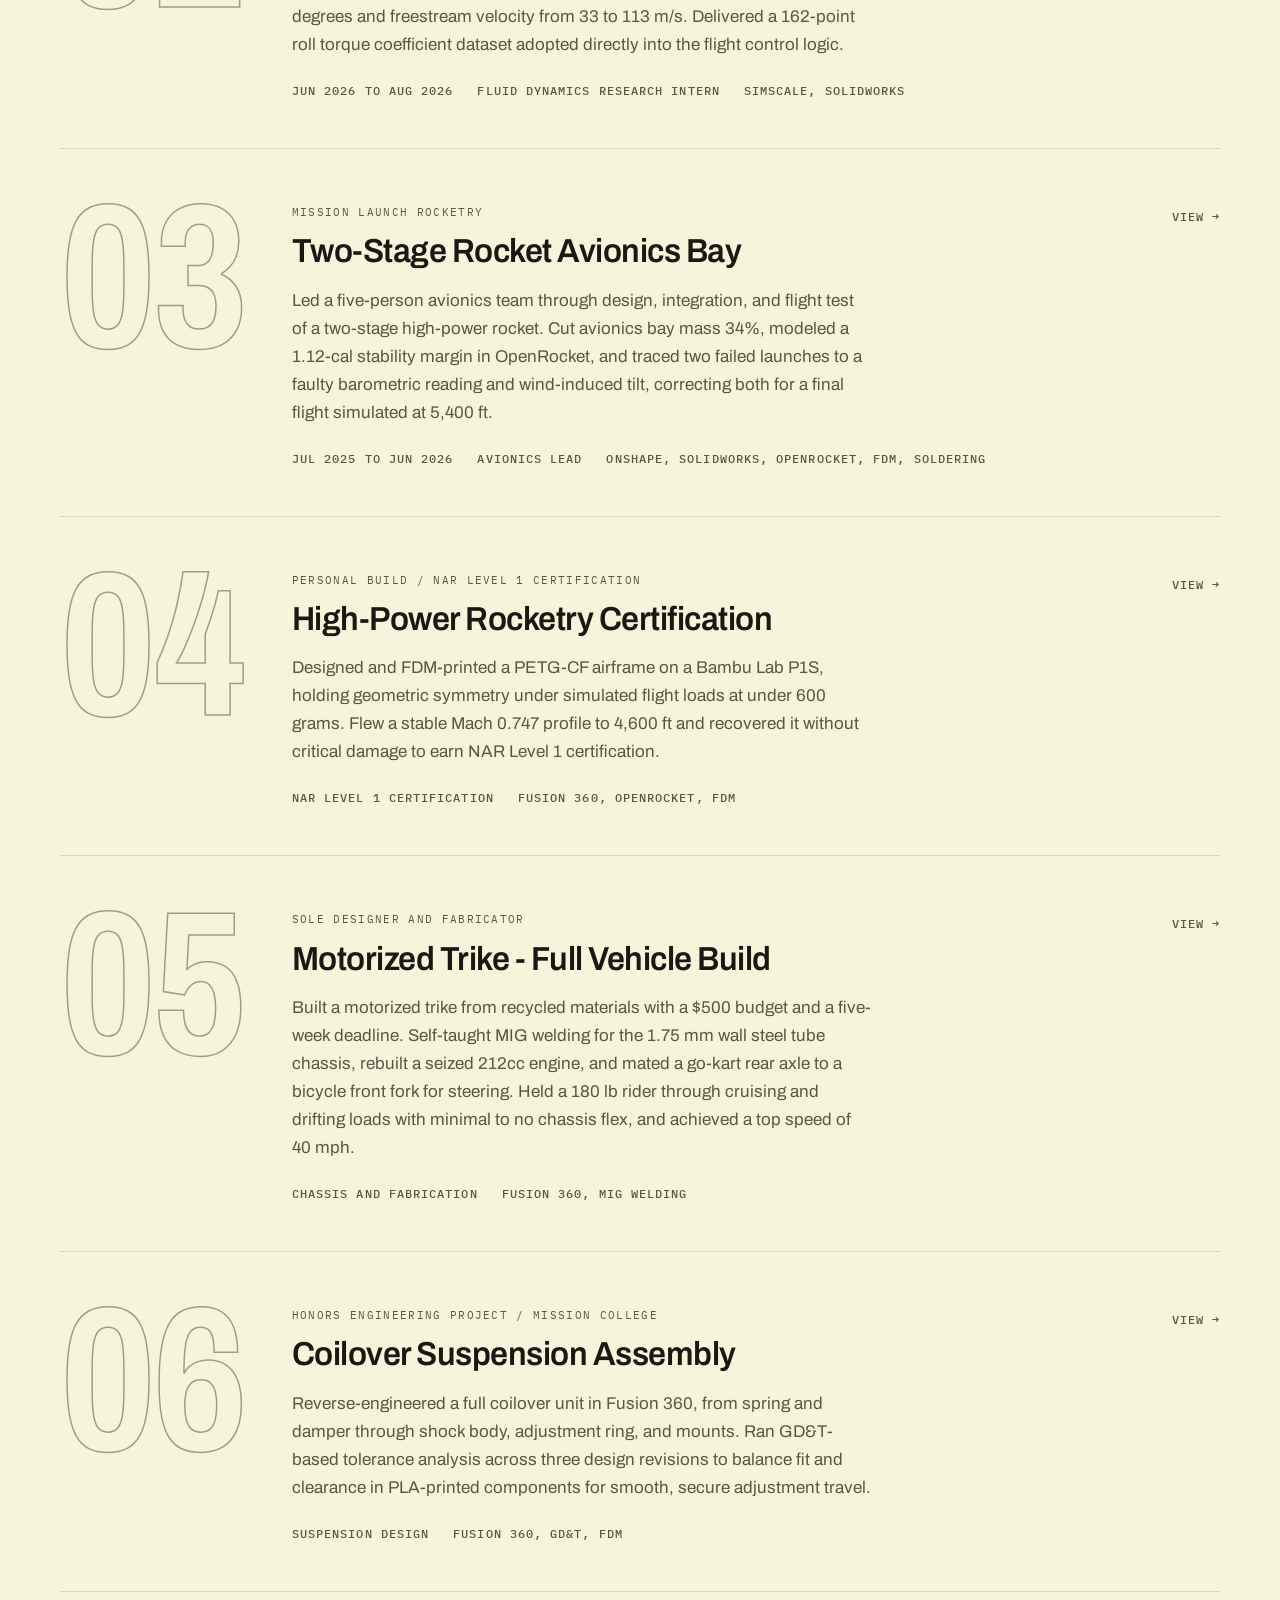
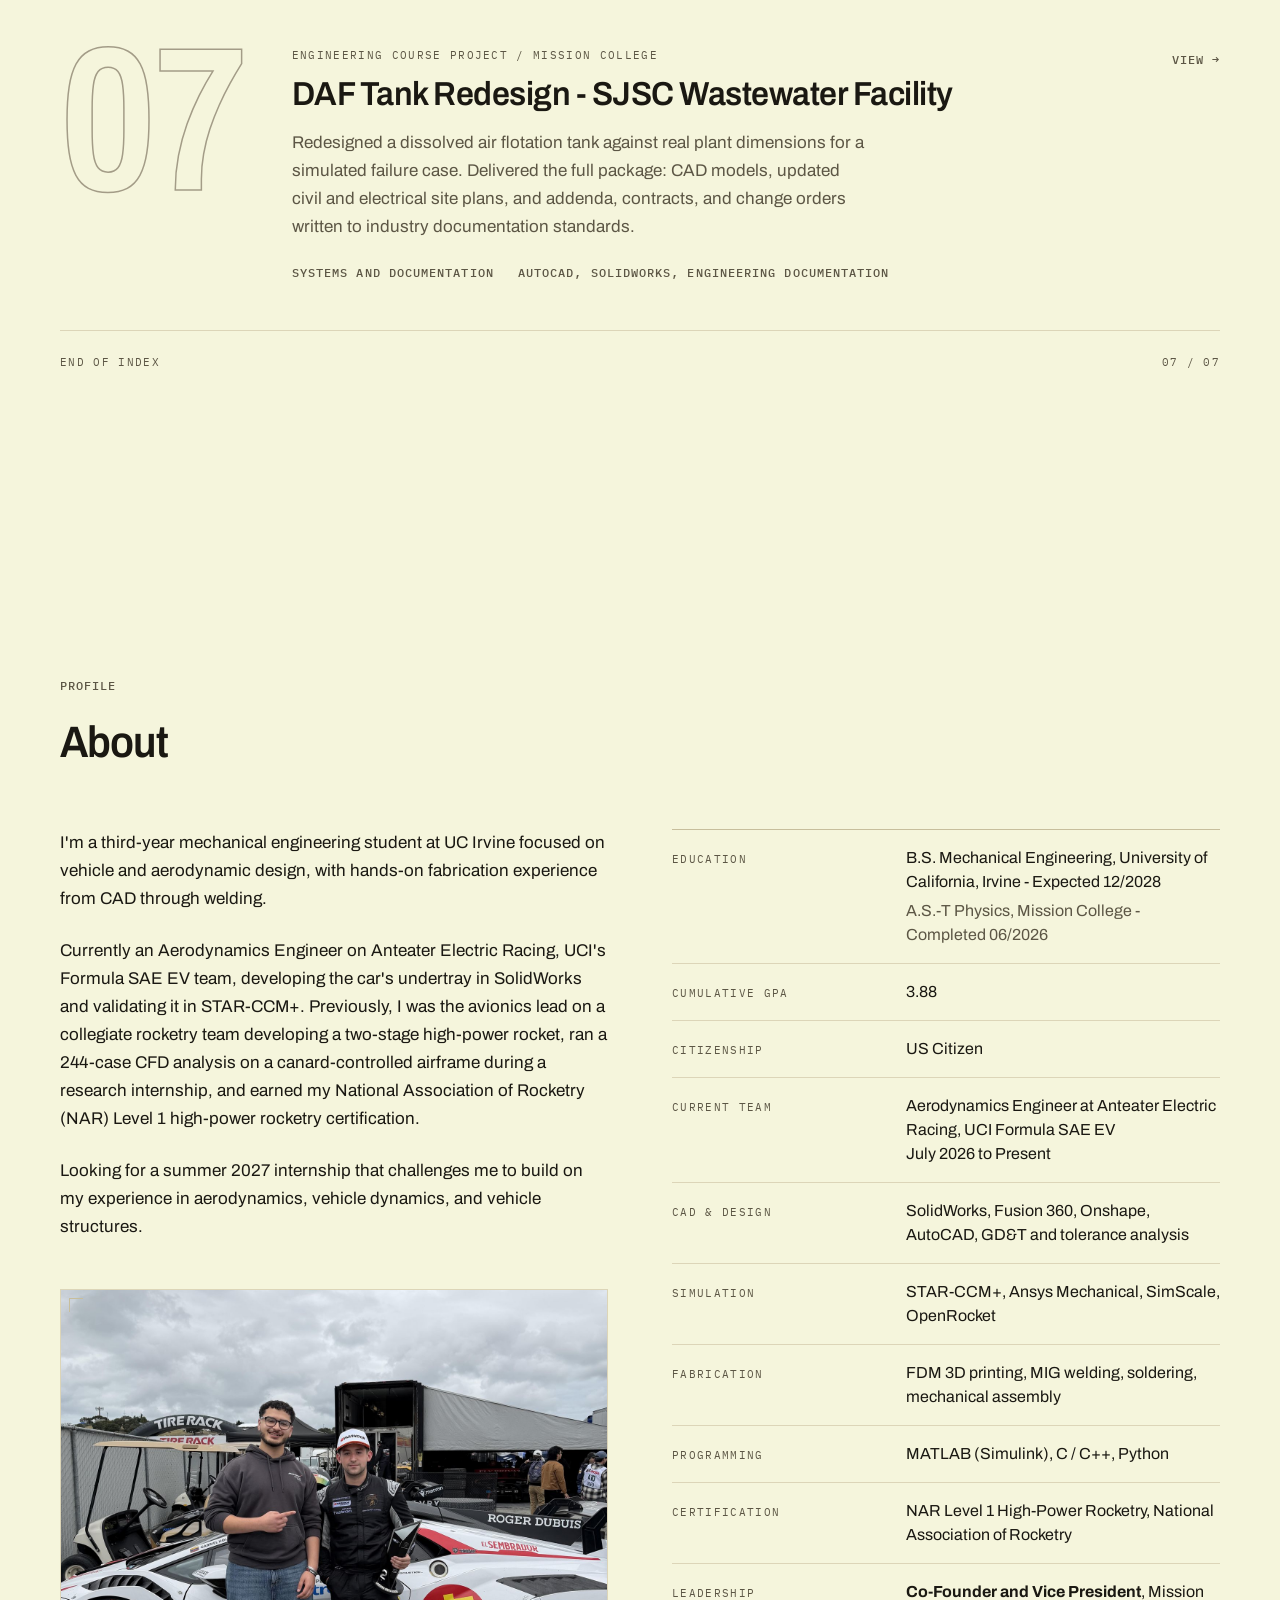
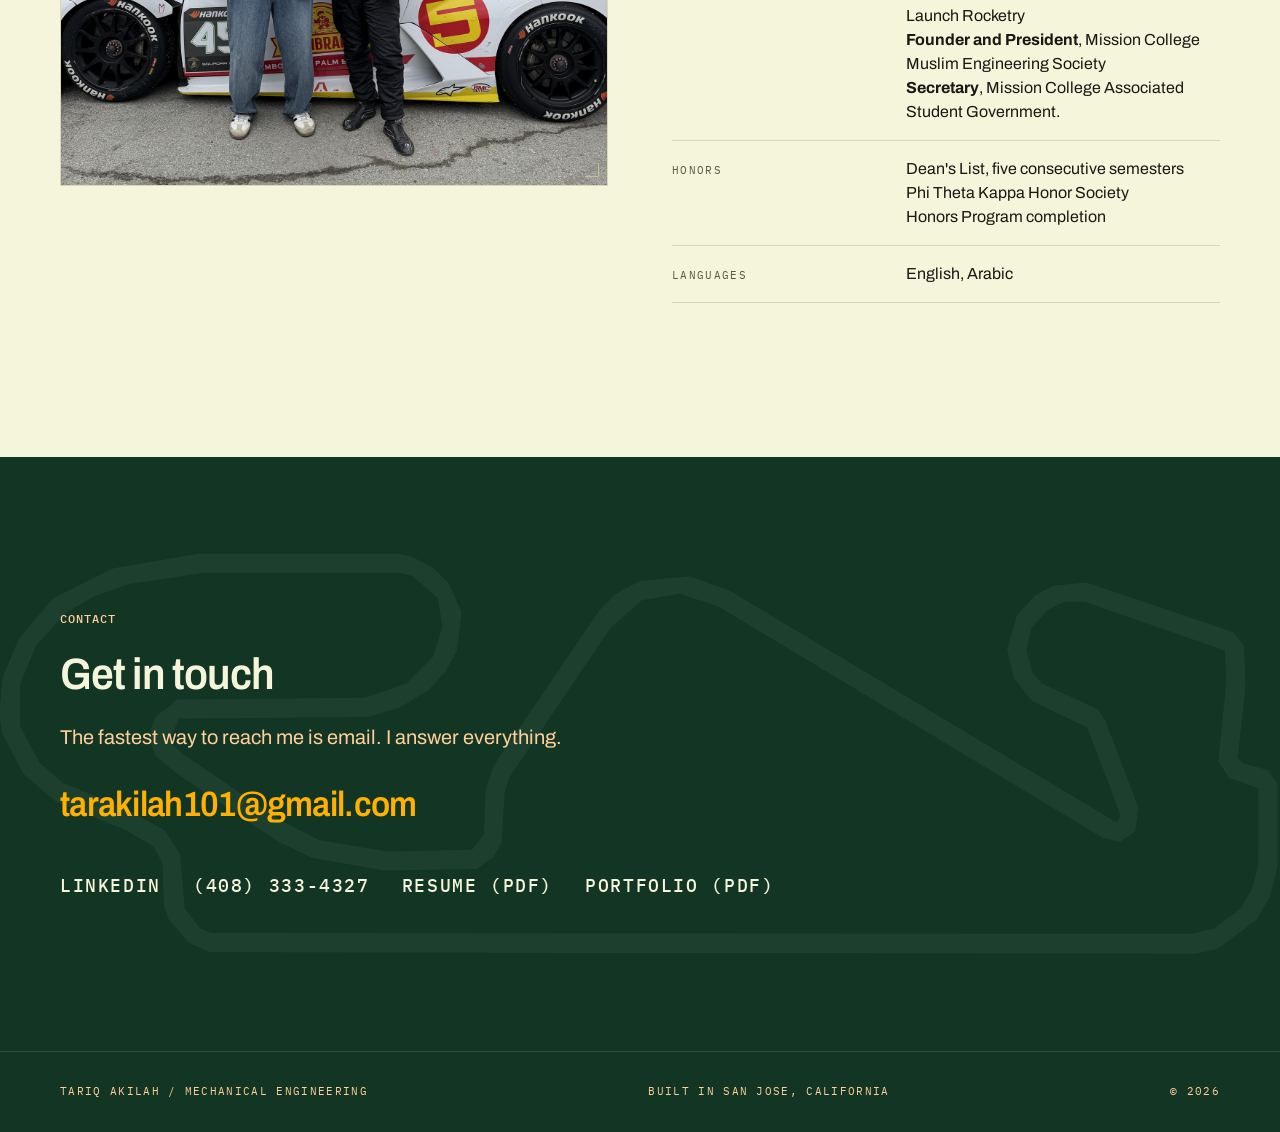
==== commit 2c898121: "Add Ansys Mechanical to simulation skills and avionics bay project" ====
--- a/index.html
+++ b/index.html
@@ -383,7 +383,7 @@
         </div>
         <div class="spec__row">
           <dt>Simulation</dt>
-          <dd>STAR-CCM+, SimScale, OpenRocket</dd>
+          <dd>STAR-CCM+, Ansys Mechanical, SimScale, OpenRocket</dd>
         </div>
         <div class="spec__row">
           <dt>Fabrication</dt>
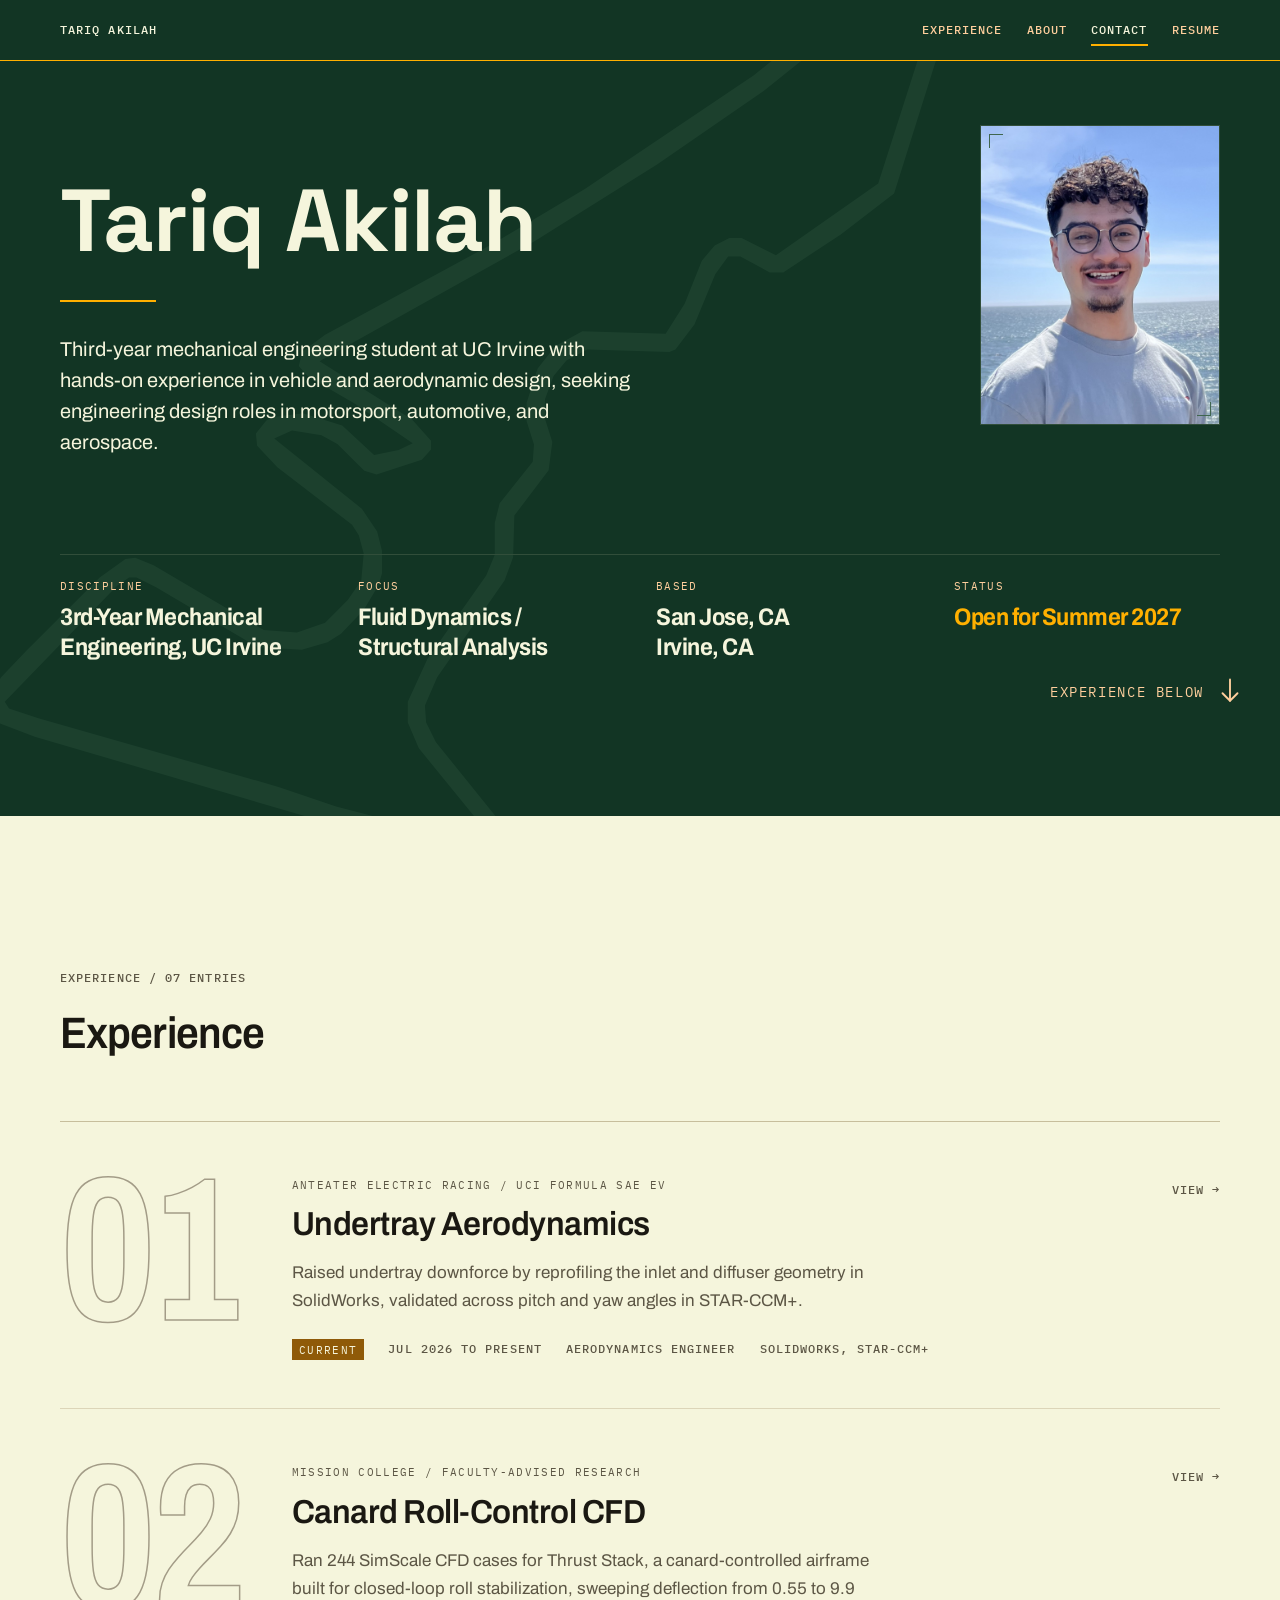
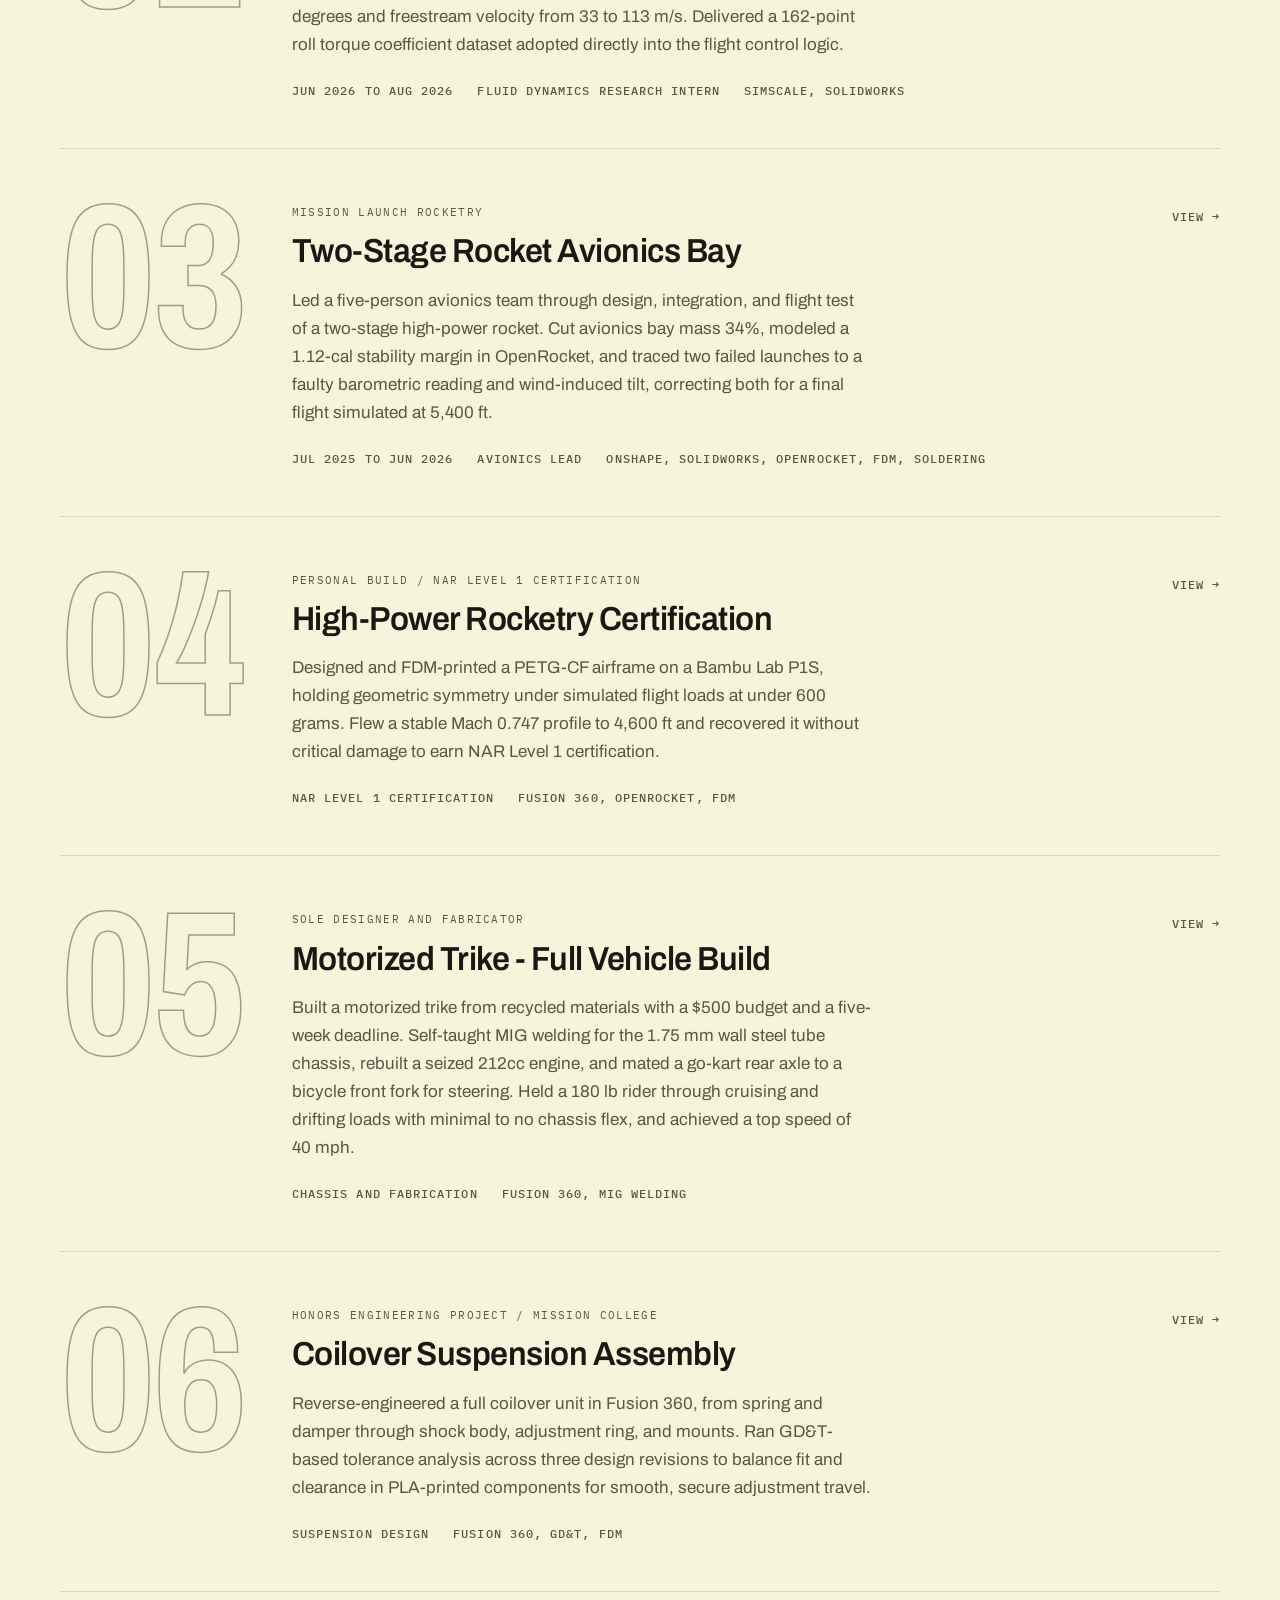
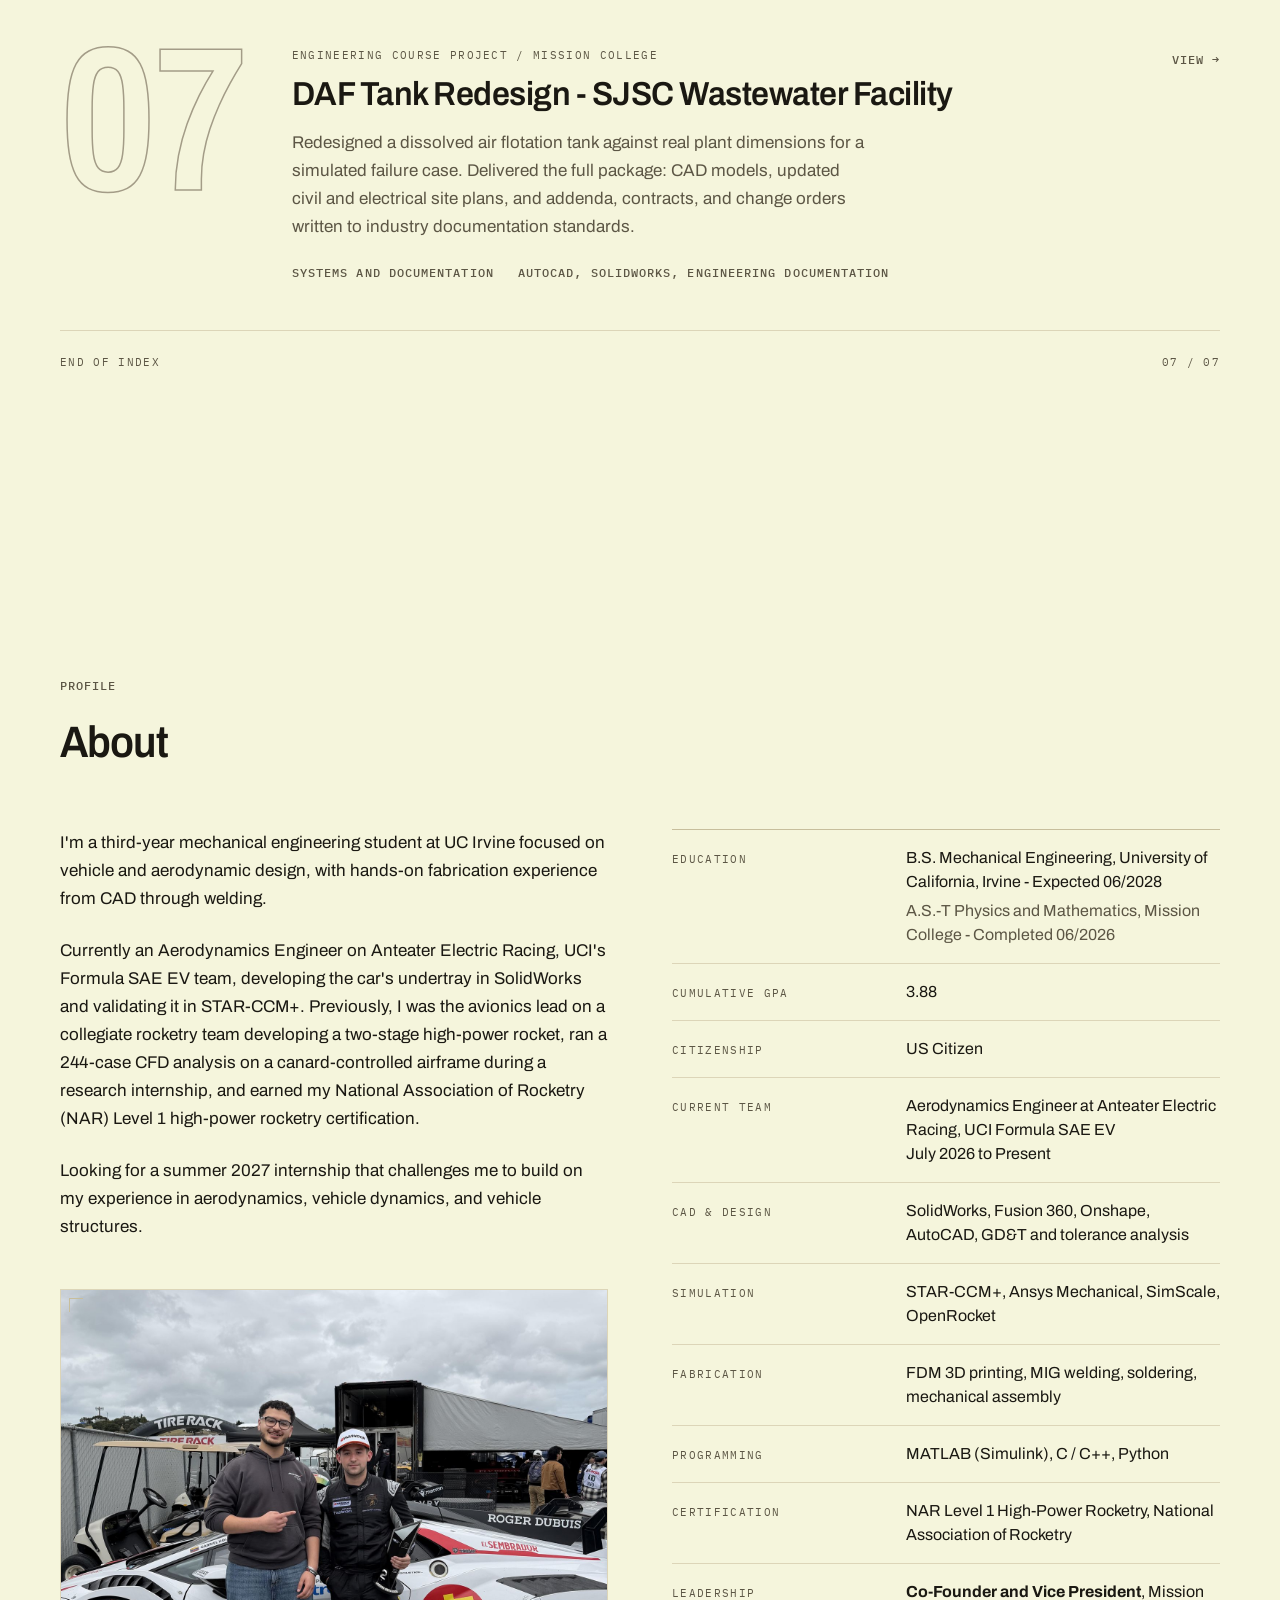
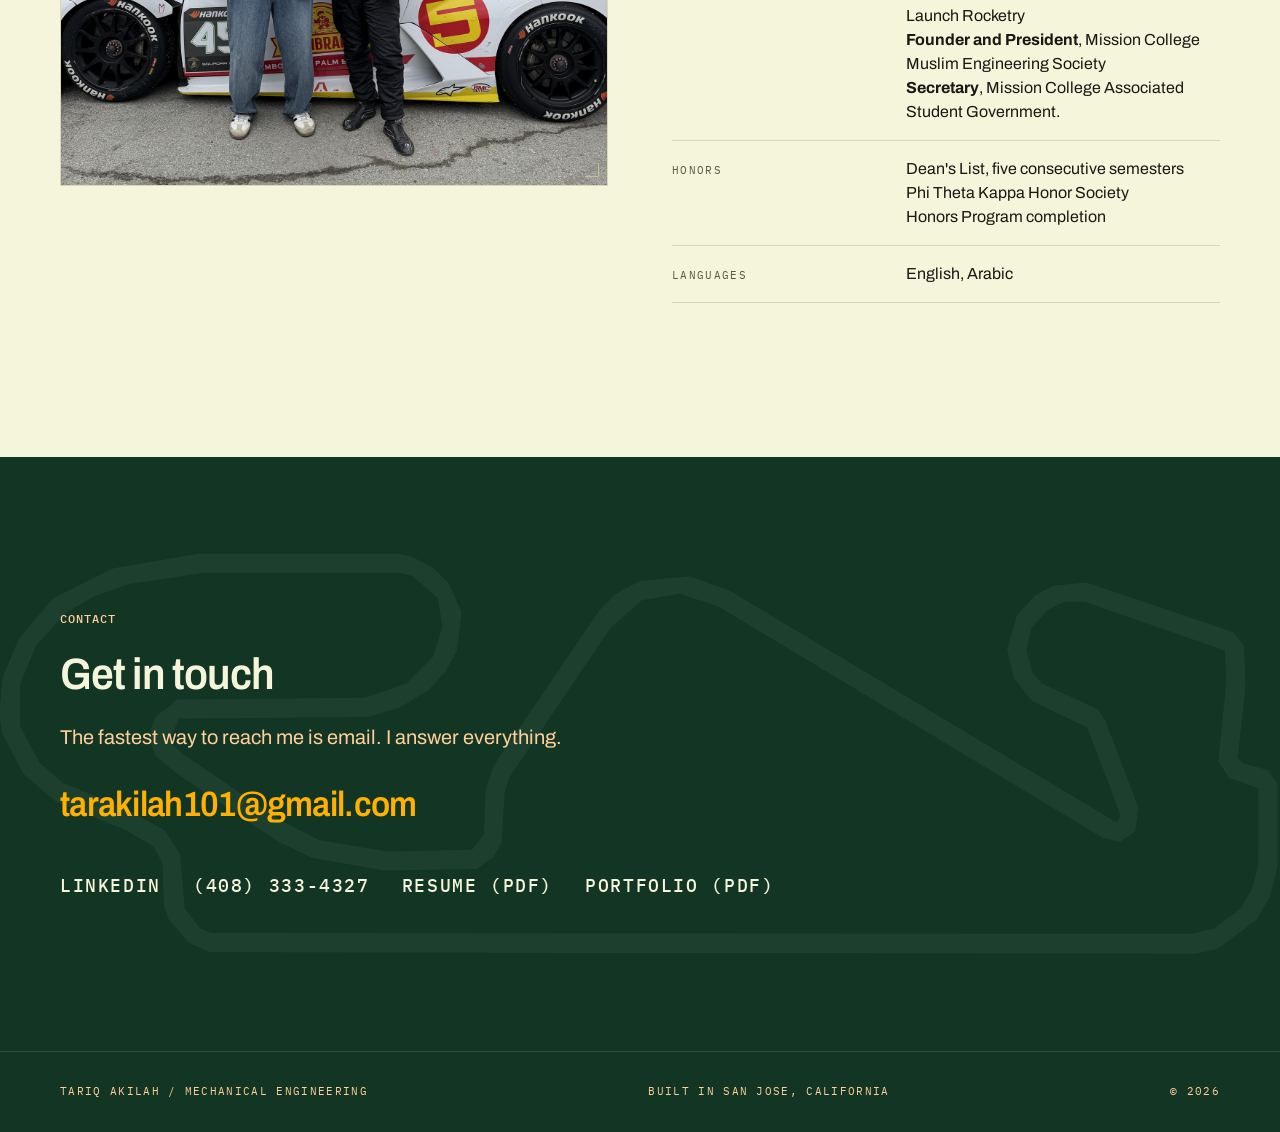
==== commit acf7e2d3: "Update education dates and project copy edits Co-Authored-By: Claude Sonnet 5 <noreply@anthropic.com" ====
--- a/index.html
+++ b/index.html
@@ -361,8 +361,8 @@
         <div class="spec__row">
           <dt>Education</dt>
           <dd>
-            <span class="spec__line">B.S. Mechanical Engineering, University of California, Irvine - Expected 12/2028</span>
-            <span class="spec__line">A.S.-T Physics, Mission College - Completed 06/2026</span>
+            <span class="spec__line">B.S. Mechanical Engineering, University of California, Irvine - Expected 06/2028</span>
+            <span class="spec__line">A.S.-T Physics and Mathematics, Mission College - Completed 06/2026</span>
           </dd>
         </div>
         <div class="spec__row">
